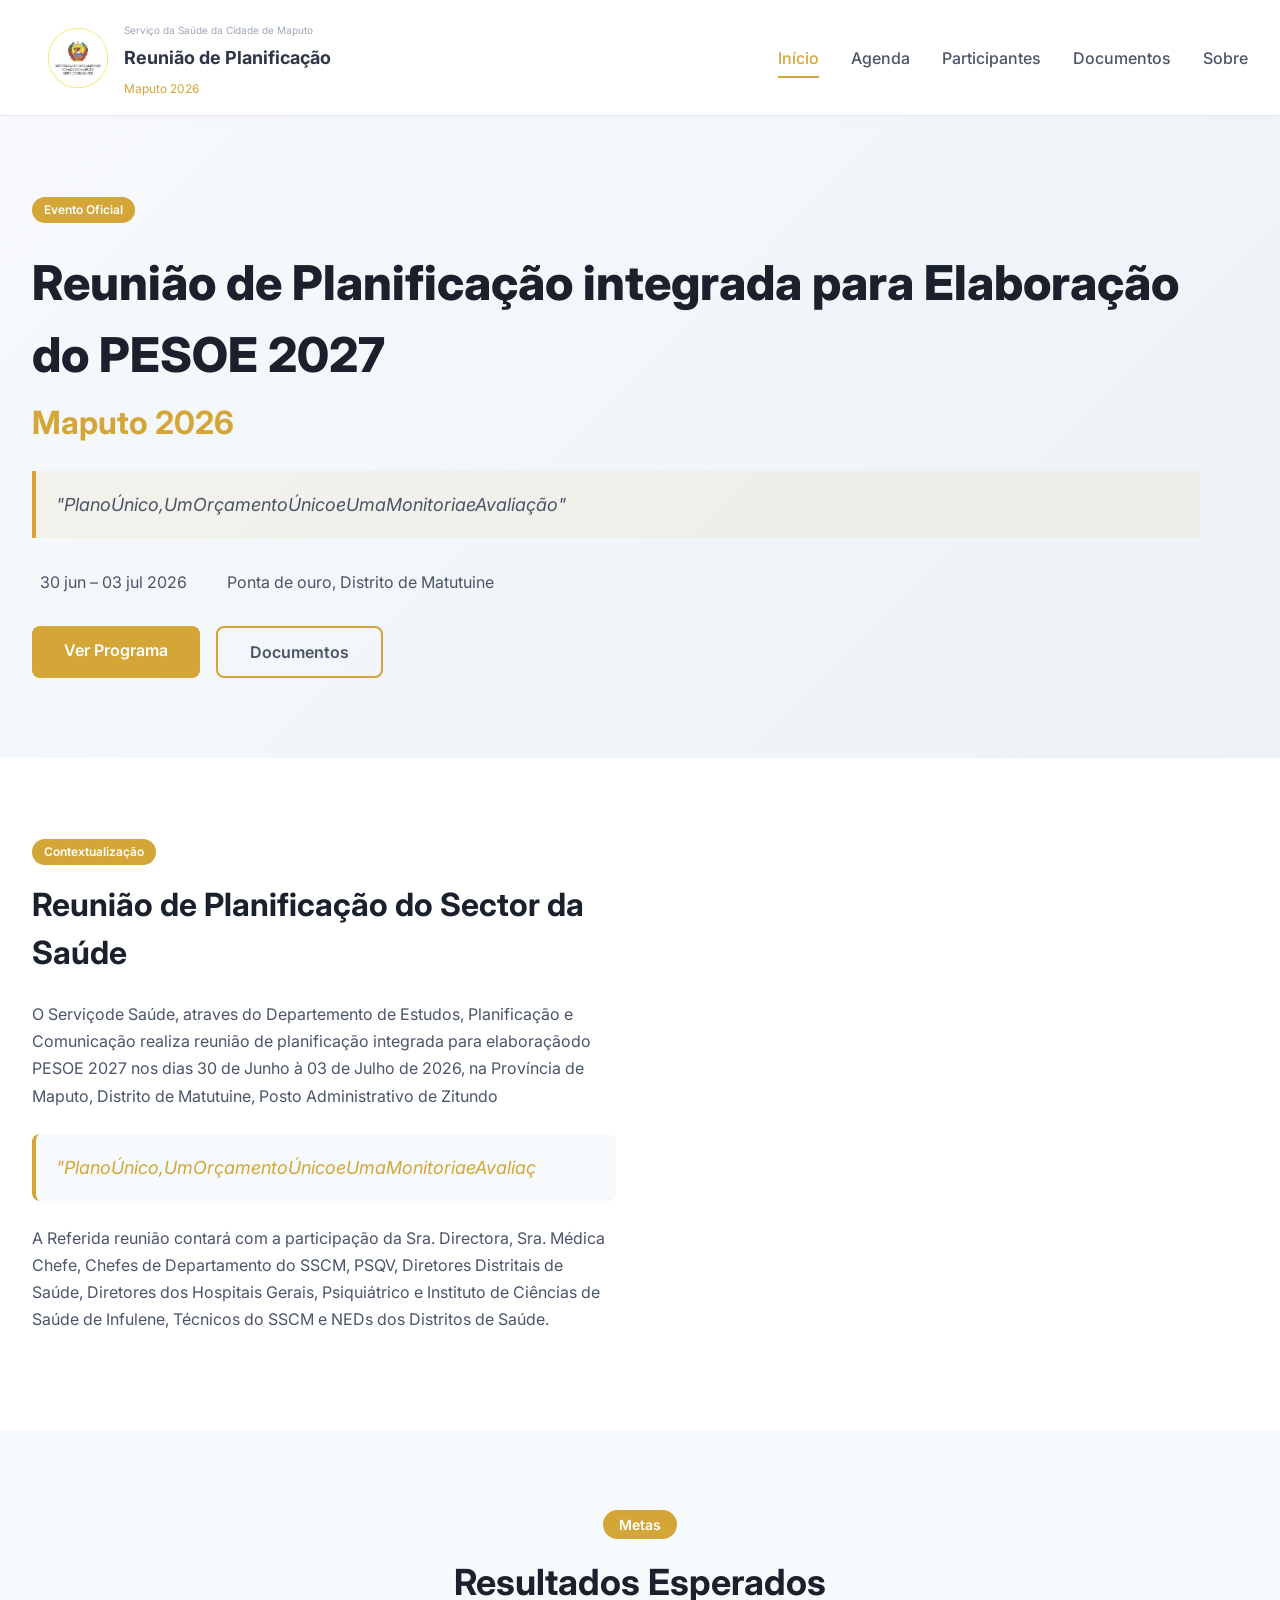
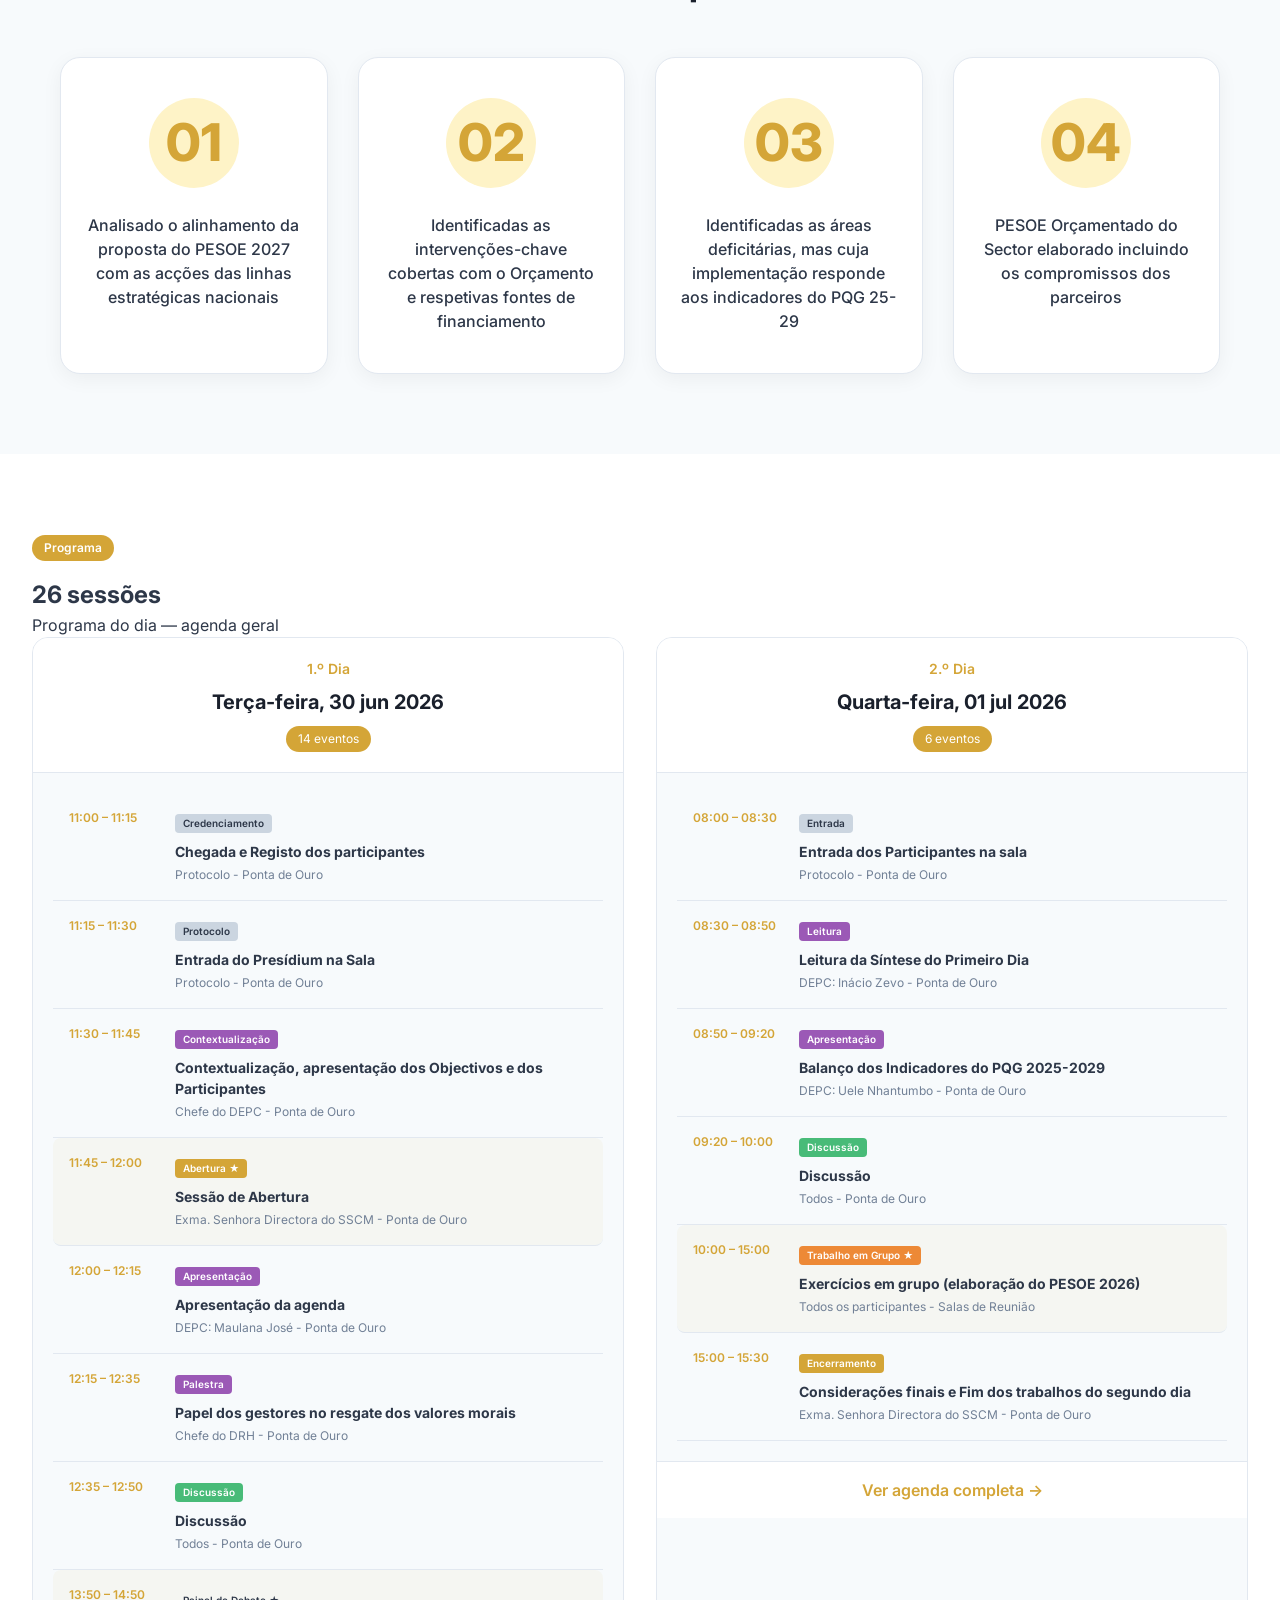
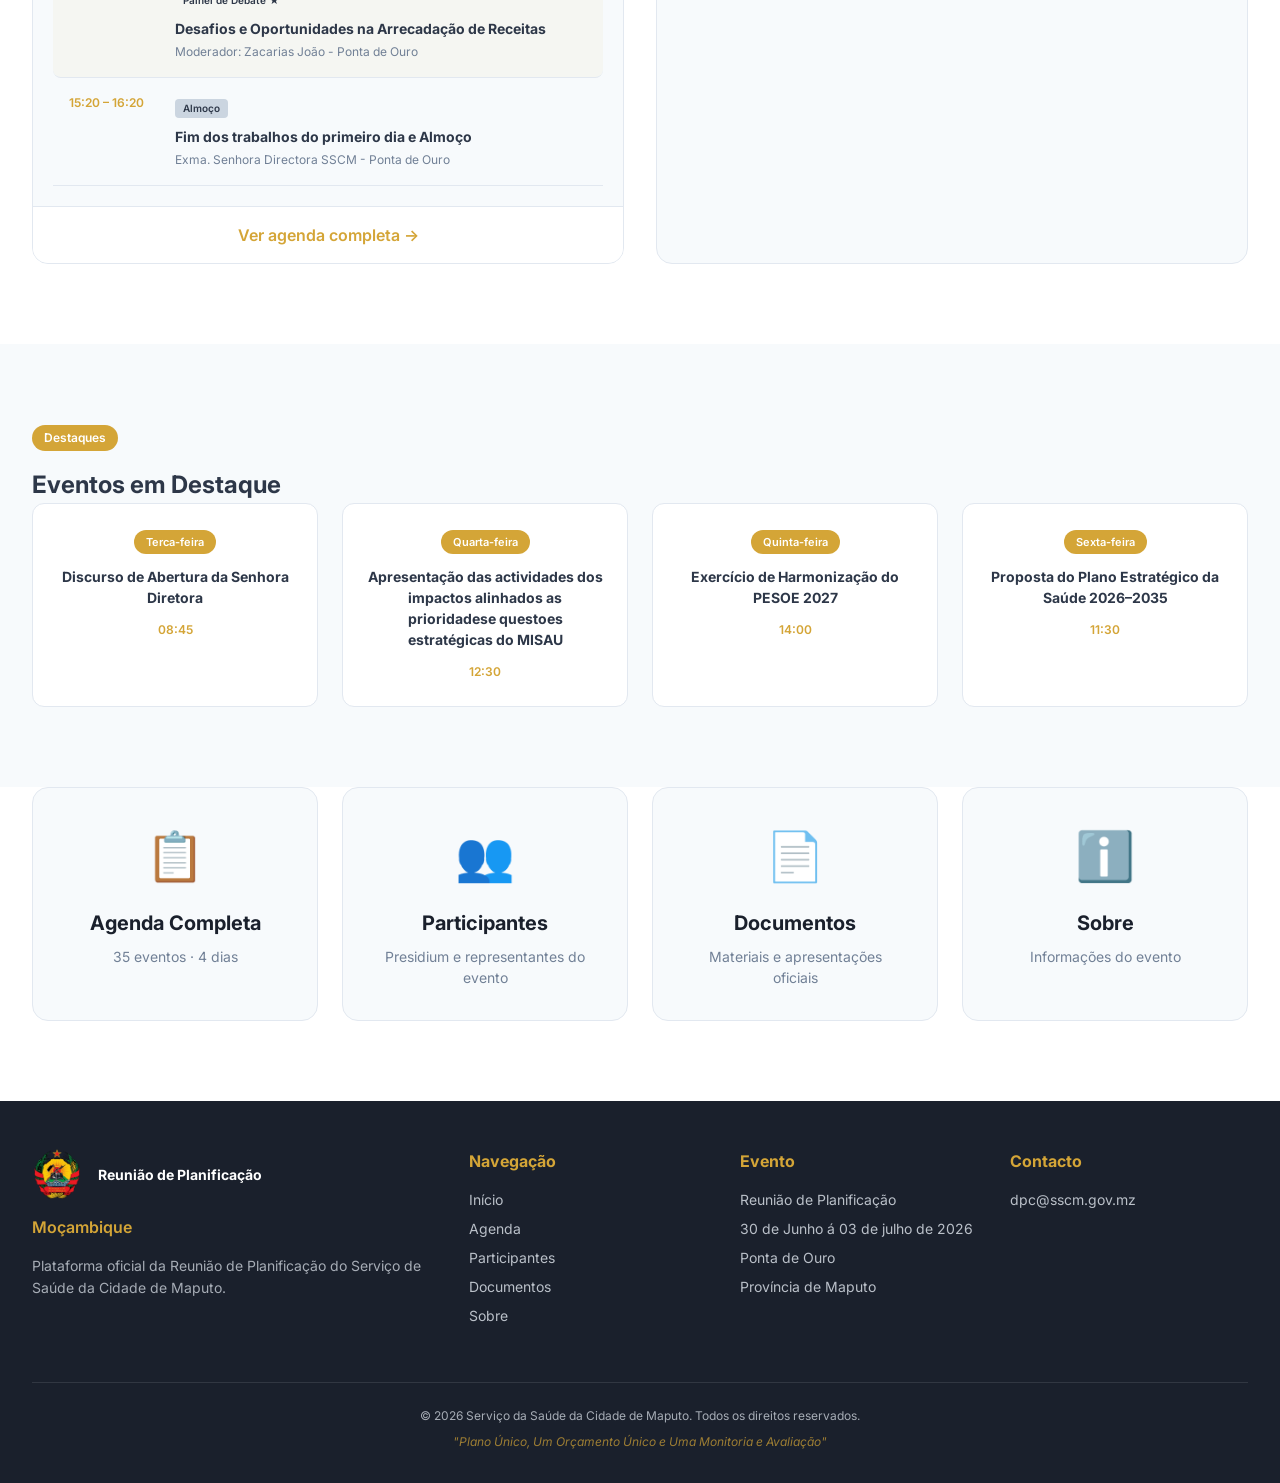
==== index.html @ c87a924e "Primeira versão do site" ====
<!DOCTYPE html>
<html lang="pt-MZ">
<head>
   
    <meta charset="UTF-8">
    <meta name="viewport" content="width=device-width, initial-scale=1.0">
    <title> Reunião  de Planificação </title>
    <link rel="stylesheet" href="style.css">
    <link href="https://fonts.googleapis.com/css2?family=Inter:wght@300;400;500;600;700;800&display=swap" rel="stylesheet">
</head>
<body>
    <!-- Header -->
    <header class="header">
        <div class="container">
            <div class="logo-area">
                <div class="emblema">
                    
                </div>
                <div class="logo-area">
    <!-- Em vez do SVG, coloque sua imagem -->
    <div class="emblema">
        <img src="assets/images/logo.png" alt="Emblema da República de Moçambique" class="logo-img">
    </div>
    <div class="titulo-logo">
        <span class="pequeno">Serviço da Saúde da Cidade de Maputo</span>
        <h1>Reunião de Planificação</h1>
        <span class="subtitulo"> Maputo 2026</span>
    </div>
</div>
            </div>
            <nav class="nav">
                <button class="mobile-menu-btn" id="mobileMenuBtn">☰</button>
                <ul class="nav-list" id="navList">
                    <li><a href="index.html" class="active">Início</a></li>
                    <li><a href="agenda.html">Agenda</a></li>
                    <li><a href="participantes.html">Participantes</a></li>
                    <li><a href="documentos.html">Documentos</a></li>
                    <li><a href="sobre.html">Sobre</a></li>
                </ul>
            </nav>
        </div>
    </header>

    <!-- Hero Section -->
    <section class="hero">
        <div class="container">
            <div class="hero-content">
                <div class="hero-texto">
                    <span class="hero-tag">Evento Oficial</span>
                    <h2>Reunião de Planificação  integrada para Elaboração  do PESOE 2027</h2>
                    <h3>Maputo 2026</h3>
                    <p class="lema">"Plano Único, Um Orçamento Único e Uma Monitoria e Avaliação "</p>
                    <div class="hero-info">
                        <div class="info-item">
                            <span class="info-icon"></span>
                            <span>30 jun – 03 jul 2026</span>
                        </div>
                        <div class="info-item">
                            <span class="info-icon"></span>
                            <span>Ponta de ouro, Distrito de Matutuine</span>
                        </div>
                    </div>
                    <div class="hero-botoes">
                        <a href="agenda.html" class="btn btn-primary">Ver Programa</a>
                        <a href="documentos.html" class="btn btn-secondary">Documentos</a>
                    </div>
                </div>
            </div>
        </div>
    </section>

    <!-- Contextualização -->
    <section class="contexto">
        <div class="container">
            <div class="contexto-grid">
                <div class="contexto-texto">
                    <span class="section-tag">Contextualização</span>
                    <h2>Reunião de Planificação do Sector da Saúde</h2>
                    <p>O Serviçode Saúde, atraves do Departemento de Estudos, Planificação e Comunicação realiza reunião de planificação integrada para elaboraçãodo PESOE 2027 nos dias 30 de Junho à 03 de Julho de 2026, na Província de Maputo, Distrito de Matutuine, Posto Administrativo de Zitundo</p>
                    <blockquote>"Plano Único, Um Orçamento Único e Uma Monitoria e Avaliação "</blockquote>
                    <p>A Referida reunião contará com a participação da Sra. Directora, Sra. Médica Chefe, Chefes de Departamento do SSCM, PSQV, Diretores Distritais de Saúde, Diretores dos Hospitais Gerais, Psiquiátrico e Instituto de Ciências de Saúde de Infulene, Técnicos do SSCM e NEDs dos Distritos de Saúde.</p>
                </div>
                
            </div>
        </div>
    </section>

    <!-- Resultados Esperados -->
    <section class="resultados">
    <div class="container">
        <div class="section-header">
            <span class="section-tag">Metas</span>
            <h2>Resultados Esperados</h2>
        </div>
        <div class="resultados-grid">
            <div class="resultado-card fade-up">
                <div class="resultado-numero">01</div>
                <h3>Analisado o alinhamento da proposta do PESOE 2027 com as acções das linhas estratégicas nacionais</h3>
            </div>
            <div class="resultado-card fade-up delay-1">
                <div class="resultado-numero">02</div>
                <h3>Identificadas as intervenções-chave cobertas com o Orçamento e respetivas fontes de financiamento</h3>
            </div>
            <div class="resultado-card fade-up delay-2">
                <div class="resultado-numero">03</div>
                <h3>Identificadas as áreas deficitárias, mas cuja implementação responde aos indicadores do PQG 25-29</h3>
            </div>
            <div class="resultado-card fade-up delay-3">
                <div class="resultado-numero">04</div>
                <h3>PESOE Orçamentado do Sector elaborado incluindo os compromissos dos parceiros</h3>
            </div>
        </div>
    </div>
</section>

    <!-- Programa Resumo -->
   <section class="programa-resumo">
    <div class="container">
        <div class="section-header">
            <span class="section-tag">Programa</span>
            <h2>26 sessões</h2>
            <p>Programa do dia — agenda geral</p>
        </div>
        <div class="dias-programa">
            <!-- DIA 1 - 30 de Junho -->
            <div class="dia-card">
                <div class="dia-header">
                    <span class="dia-semana">1.º Dia</span>
                    <span class="dia-data">Terça-feira, 30 jun 2026</span>
                    <span class="dia-eventos">14 eventos</span>
                </div>
                <div class="eventos-lista">
                    <div class="evento-item">
                        <time>11:00 – 11:15</time>
                        <div class="evento-info">
                            <span class="evento-tipo logistica">Credenciamento</span>
                            <h4>Chegada e Registo dos participantes</h4>
                            <p>Protocolo - Ponta de Ouro</p>
                        </div>
                    </div>
                    <div class="evento-item">
                        <time>11:15 – 11:30</time>
                        <div class="evento-info">
                            <span class="evento-tipo logistica">Protocolo</span>
                            <h4>Entrada do Presídium na Sala</h4>
                            <p>Protocolo - Ponta de Ouro</p>
                        </div>
                    </div>
                    <div class="evento-item">
                        <time>11:30 – 11:45</time>
                        <div class="evento-info">
                            <span class="evento-tipo plenaria">Contextualização</span>
                            <h4>Contextualização, apresentação dos Objectivos e dos Participantes</h4>
                            <p>Chefe do DEPC - Ponta de Ouro</p>
                        </div>
                    </div>
                    <div class="evento-item destaque">
                        <time>11:45 – 12:00</time>
                        <div class="evento-info">
                            <span class="evento-tipo abertura">Abertura ★</span>
                            <h4>Sessão de Abertura</h4>
                            <p>Exma. Senhora Directora do SSCM - Ponta de Ouro</p>
                        </div>
                    </div>
                    <div class="evento-item">
                        <time>12:00 – 12:15</time>
                        <div class="evento-info">
                            <span class="evento-tipo plenaria">Apresentação</span>
                            <h4>Apresentação da agenda</h4>
                            <p>DEPC: Maulana José - Ponta de Ouro</p>
                        </div>
                    </div>
                    <div class="evento-item">
                        <time>12:15 – 12:35</time>
                        <div class="evento-info">
                            <span class="evento-tipo plenaria">Palestra</span>
                            <h4>Papel dos gestores no resgate dos valores morais</h4>
                            <p>Chefe do DRH - Ponta de Ouro</p>
                        </div>
                    </div>
                    <div class="evento-item">
                        <time>12:35 – 12:50</time>
                        <div class="evento-info">
                            <span class="evento-tipo discussao">Discussão</span>
                            <h4>Discussão</h4>
                            <p>Todos - Ponta de Ouro</p>
                        </div>
                    </div>
                    <div class="evento-item destaque">
                        <time>13:50 – 14:50</time>
                        <div class="evento-info">
                            <span class="evento-tipo debate">Painel de Debate ★</span>
                            <h4>Desafios e Oportunidades na Arrecadação de Receitas</h4>
                            <p>Moderador: Zacarias João - Ponta de Ouro</p>
                        </div>
                    </div>
                    <div class="evento-item">
                        <time>15:20 – 16:20</time>
                        <div class="evento-info">
                            <span class="evento-tipo logistica">Almoço</span>
                            <h4>Fim dos trabalhos do primeiro dia e Almoço</h4>
                            <p>Exma. Senhora Directora SSCM - Ponta de Ouro</p>
                        </div>
                    </div>
                </div>
                <a href="agenda.html" class="ver-todos">Ver agenda completa →</a>
            </div>

            <!-- DIA 2 - 01 de Julho -->
            <div class="dia-card">
                <div class="dia-header">
                    <span class="dia-semana">2.º Dia</span>
                    <span class="dia-data">Quarta-feira, 01 jul 2026</span>
                    <span class="dia-eventos">6 eventos</span>
                </div>
                <div class="eventos-lista">
                    <div class="evento-item">
                        <time>08:00 – 08:30</time>
                        <div class="evento-info">
                            <span class="evento-tipo logistica">Entrada</span>
                            <h4>Entrada dos Participantes na sala</h4>
                            <p>Protocolo - Ponta de Ouro</p>
                        </div>
                    </div>
                    <div class="evento-item">
                        <time>08:30 – 08:50</time>
                        <div class="evento-info">
                            <span class="evento-tipo plenaria">Leitura</span>
                            <h4>Leitura da Síntese do Primeiro Dia</h4>
                            <p>DEPC: Inácio Zevo - Ponta de Ouro</p>
                        </div>
                    </div>
                    <div class="evento-item">
                        <time>08:50 – 09:20</time>
                        <div class="evento-info">
                            <span class="evento-tipo plenaria">Apresentação</span>
                            <h4>Balanço dos Indicadores do PQG 2025-2029</h4>
                            <p>DEPC: Uele Nhantumbo - Ponta de Ouro</p>
                        </div>
                    </div>
                    <div class="evento-item">
                        <time>09:20 – 10:00</time>
                        <div class="evento-info">
                            <span class="evento-tipo discussao">Discussão</span>
                            <h4>Discussão</h4>
                            <p>Todos - Ponta de Ouro</p>
                        </div>
                    </div>
                    <div class="evento-item destaque">
                        <time>10:00 – 15:00</time>
                        <div class="evento-info">
                            <span class="evento-tipo grupo">Trabalho em Grupo ★</span>
                            <h4>Exercícios em grupo (elaboração do PESOE 2026)</h4>
                            <p>Todos os participantes - Salas de Reunião</p>
                        </div>
                    </div>
                    <div class="evento-item">
                        <time>15:00 – 15:30</time>
                        <div class="evento-info">
                            <span class="evento-tipo abertura">Encerramento</span>
                            <h4>Considerações finais e Fim dos trabalhos do segundo dia</h4>
                            <p>Exma. Senhora Directora do SSCM - Ponta de Ouro</p>
                        </div>
                    </div>
                </div>
                <a href="agenda.html" class="ver-todos">Ver agenda completa →</a>
            </div>
        </div>
    </div>
</section>

    <!-- Eventos em Destaque -->
    <section class="destaques">
        <div class="container">
            <div class="section-header">
                <span class="section-tag">Destaques</span>
                <h2>Eventos em Destaque</h2>
            </div>
            <div class="destaques-grid">
                <div class="destaque-card">
                    <span class="destaque-dia">Terca-feira</span>
                    <h4>Discurso de Abertura da Senhora Diretora </h4>
                    <time>08:45</time>
                </div>
                <div class="destaque-card">
                    <span class="destaque-dia">Quarta-feira</span>
                    <h4>Apresentação das actividades dos impactos alinhados as prioridadese questoes estratégicas do MISAU  </h4>
                    <time>12:30</time>
                </div>
                <div class="destaque-card">
                    <span class="destaque-dia">Quinta-feira</span>
                    <h4>Exercício de Harmonização do PESOE 2027</h4>
                    <time>14:00</time>
                </div>
               
                <div class="destaque-card">
                    <span class="destaque-dia">Sexta-feira</span>
                    <h4>Proposta do Plano Estratégico da Saúde 2026–2035</h4>
                    <time>11:30</time>
                </div>
            </div>
        </div>
    </section>

    <!-- Acesso Rápido -->
    <section class="acesso-rapido">
        <div class="container">
            <div class="acesso-grid">
                <a href="agenda.html" class="acesso-card">
                    <span class="acesso-icon">📋</span>
                    <h3>Agenda Completa</h3>
                    <p>35 eventos · 4 dias</p>
                </a>
                <a href="participantes.html" class="acesso-card">
                    <span class="acesso-icon">👥</span>
                    <h3>Participantes</h3>
                    <p>Presidium e representantes do evento</p>
                </a>
                <a href="documentos.html" class="acesso-card">
                    <span class="acesso-icon">📄</span>
                    <h3>Documentos</h3>
                    <p>Materiais e apresentações oficiais</p>
                </a>
                <a href="sobre.html" class="acesso-card">
                    <span class="acesso-icon">ℹ️</span>
                    <h3>Sobre</h3>
                    <p>Informações do evento</p>
                </a>
            </div>
        </div>
    </section>

    <!-- Footer -->
    <footer class="footer">
    <div class="container">
        <div class="footer-content">
            <div class="footer-info">
                <div class="footer-logo">
                    <!-- Apenas sua imagem, sem o SVG -->
                    <img src="assets/images/logos.png" alt="Emblema da República de Moçambique" class="logo-footer">
                    <div>
                      <h3>Reunião de Planificação</h3>
                    </div>
                </div>
                <p class="footer-pais">Moçambique</p>
                <p class="footer-desc">Plataforma oficial da  Reunião de Planificação do Serviço de Saúde da Cidade de Maputo.</p>
            </div>
            <div class="footer-links">
                <div>
                    <h4>Navegação</h4>
                    <ul>
                        <li><a href="index.html">Início</a></li>
                        <li><a href="agenda.html">Agenda</a></li>
                        <li><a href="participantes.html">Participantes</a></li>
                        <li><a href="documentos.html">Documentos</a></li>
                        <li><a href="sobre.html">Sobre</a></li>
                    </ul>
                </div>
                <div>
                    <h4>Evento</h4>
                    <ul>
                        <li>Reunião de Planificação</li>
                        <li>30 de Junho á 03 de julho de  2026</li>
                        <li>Ponta de Ouro</li>
                        <li>Província de Maputo</li>
                    </ul>
                </div>
                <div>
                    <h4>Contacto</h4>
                    <ul>
                        <li><a href="mailto:dci@misau.gov.mz">dpc@sscm.gov.mz</a></li>
                    </ul>
                </div>
            </div>
        </div>
        <div class="footer-bottom">
            <p>© 2026 Serviço da Saúde da Cidade  de Maputo. Todos os direitos reservados.</p>
            <p class="lema-footer">"Plano Único, Um Orçamento Único e Uma Monitoria e Avaliação"</p>
        </div>
    </div>
</footer>

    <script src="script.js"></script>
</body>
</html>
---- style.css ----
* {
    margin: 0;
    padding: 0;
    box-sizing: border-box;
}

body {
    font-family: 'Inter', -apple-system, BlinkMacSystemFont, 'Segoe UI', sans-serif;
    line-height: 1.5;
    color: #2d3748;
    background-color: #fafbfc;
}

.container {
    max-width: 1280px;
    margin: 0 auto;
    padding: 0 32px;
}

/* Header */
.header {
    background: #ffffff;
    color: #2d3748;
    padding: 16px 0;
    position: sticky;
    top: 0;
    z-index: 1000;
    border-bottom: 1px solid #e2e8f0;
    box-shadow: 0 2px 10px rgba(0,0,0,0.02);
}

.header .container {
    display: flex;
    justify-content: space-between;
    align-items: center;
    flex-wrap: wrap;
}

.logo-area {
    display: flex;
    align-items: center;
    gap: 16px;
}

.logo-img {
    width: 60px;
    height: 60px;
    object-fit: contain;
    display: block;
}

.emblema {
    display: flex;
    align-items: center;
}

.titulo-logo .pequeno {
    font-size: 10px;
    opacity: 0.7;
    color: #718096;
}

.titulo-logo h1 {
    font-size: 18px;
    font-weight: 700;
    margin: 4px 0;
    color: #2d3748;
}

.titulo-logo .subtitulo {
    font-size: 12px;
    color: #d4a537;
}

/* Navegação */
.nav-list {
    display: flex;
    list-style: none;
    gap: 32px;
}

.nav-list a {
    color: #4a5568;
    text-decoration: none;
    font-weight: 500;
    transition: all 0.3s;
    padding: 8px 0;
}

.nav-list a:hover,
.nav-list a.active {
    color: #d4a537;
    border-bottom: 2px solid #d4a537;
}

.mobile-menu-btn {
    display: none;
    background: none;
    border: none;
    color: #4a5568;
    font-size: 24px;
    cursor: pointer;
}

/* Hero Section */
.hero {
    background: linear-gradient(135deg, #f7f9fc 0%, #edf2f7 100%);
    color: #2d3748;
    padding: 80px 0;
    position: relative;
}

.hero-content {
    display: grid;
    grid-template-columns: 1fr auto;
    gap: 48px;
    align-items: center;
}

.hero-tag {
    display: inline-block;
    background: #d4a537;
    color: #ffffff;
    padding: 4px 12px;
    border-radius: 20px;
    font-size: 12px;
    font-weight: 600;
    margin-bottom: 24px;
}

.hero-texto h2 {
    font-size: 48px;
    font-weight: 800;
    margin-bottom: 8px;
    color: #1a202c;
}

.hero-texto h3 {
    font-size: 32px;
    color: #d4a537;
    margin-bottom: 24px;
}

.lema {
    font-size: 18px;
    font-style: italic;
    padding: 20px;
    background: rgba(212, 165, 55, 0.08);
    border-left: 4px solid #d4a537;
    margin-bottom: 32px;
    color: #4a5568;
}

.hero-info {
    display: flex;
    gap: 32px;
    margin-bottom: 32px;
}

.info-item {
    display: flex;
    align-items: center;
    gap: 8px;
    color: #4a5568;
}

.info-icon {
    font-size: 24px;
}

.hero-botoes {
    display: flex;
    gap: 16px;
}

.btn {
    display: inline-block;
    padding: 12px 32px;
    text-decoration: none;
    border-radius: 8px;
    font-weight: 600;
    transition: all 0.3s;
}

.btn-primary {
    background: #d4a537;
    color: #ffffff;
}

.btn-primary:hover {
    background: #c4942a;
    transform: translateY(-2px);
}

.btn-secondary {
    background: transparent;
    color: #4a5568;
    border: 2px solid #d4a537;
}

.btn-secondary:hover {
    background: #d4a537;
    color: #ffffff;
}

.card-destaque {
    background: #ffffff;
    padding: 32px;
    border-radius: 16px;
    text-align: center;
    box-shadow: 0 4px 20px rgba(0,0,0,0.05);
    border: 1px solid #e2e8f0;
}

.destaque-texto {
    font-size: 14px;
    opacity: 0.7;
    margin-bottom: 8px;
    color: #718096;
}

.destaque-cargo {
    font-size: 20px;
    font-weight: 700;
    color: #d4a537;
}

/* Contexto */
.contexto {
    padding: 80px 0;
    background: #ffffff;
}

.contexto-grid {
    display: grid;
    grid-template-columns: 1fr 1fr;
    gap: 48px;
    align-items: center;
}

.section-tag {
    display: inline-block;
    background: #d4a537;
    color: #ffffff;
    padding: 4px 12px;
    border-radius: 20px;
    font-size: 12px;
    font-weight: 600;
    margin-bottom: 16px;
}

.contexto-texto h2 {
    font-size: 32px;
    margin-bottom: 24px;
    color: #1a202c;
}

.contexto-texto p {
    color: #4a5568;
    margin-bottom: 16px;
    line-height: 1.7;
}

.contexto-texto blockquote {
    font-size: 18px;
    font-style: italic;
    color: #d4a537;
    padding: 20px;
    border-left: 4px solid #d4a537;
    background: #f7fafc;
    margin: 24px 0;
    border-radius: 8px;
}

.mapa-placeholder {
    background: #e2e8f0;
    border-radius: 16px;
    overflow: hidden;
}

/* ============================================
   RESULTADOS ESPERADOS - CORRIGIDO
   ============================================ */
.resultados {
    padding: 80px 0;
    background: #f7fafc;
}

.resultados .section-header {
    text-align: center;
    margin-bottom: 48px;
}

.resultados .section-header .section-tag {
    display: inline-block;
    background: #d4a537;
    color: #ffffff;
    padding: 4px 16px;
    border-radius: 20px;
    font-size: 14px;
    font-weight: 600;
    margin-bottom: 16px;
}

.resultados .section-header h2 {
    font-size: 36px;
    color: #1a202c;
    margin: 0;
}

.resultados-grid {
    display: grid;
    grid-template-columns: repeat(4, 1fr);
    gap: 30px;
    max-width: 1200px;
    margin: 0 auto;
    padding: 0 20px;
}

.resultado-card {
    background: white;
    padding: 40px 25px;
    border-radius: 20px;
    text-align: center;
    box-shadow: 0 5px 20px rgba(0,0,0,0.05);
    border: 1px solid #e2e8f0;
    transition: all 0.3s ease;
}

.resultado-card:hover {
    transform: translateY(-8px);
    box-shadow: 0 15px 35px rgba(0,0,0,0.1);
    border-color: #d4a537;
}

.resultado-numero {
    font-size: 52px;
    font-weight: 800;
    color: #d4a537;
    background: #fef3c7;
    width: 90px;
    height: 90px;
    line-height: 90px;
    border-radius: 50%;
    margin: 0 auto 25px auto;
    text-align: center;
    display: block;
}

.resultado-card h3 {
    font-size: 16px;
    color: #2d3748;
    line-height: 1.5;
    margin: 0;
    font-weight: 500;
}

/* Programa Resumo */
.programa-resumo {
    padding: 80px 0;
    background: #ffffff;
}

.dias-programa {
    display: grid;
    grid-template-columns: repeat(auto-fit, minmax(400px, 1fr));
    gap: 32px;
}

.dia-card {
    background: #f7fafc;
    border-radius: 16px;
    overflow: hidden;
    border: 1px solid #e2e8f0;
}

.dia-header {
    background: #ffffff;
    padding: 20px;
    text-align: center;
    border-bottom: 1px solid #e2e8f0;
}

.dia-semana {
    display: block;
    font-size: 14px;
    color: #d4a537;
    font-weight: 600;
}

.dia-data {
    display: block;
    font-size: 20px;
    font-weight: 700;
    margin: 8px 0;
    color: #1a202c;
}

.dia-eventos {
    display: inline-block;
    background: #d4a537;
    color: #ffffff;
    padding: 4px 12px;
    border-radius: 20px;
    font-size: 12px;
}

.eventos-lista {
    padding: 20px;
}

.evento-item {
    display: flex;
    gap: 16px;
    padding: 16px;
    border-bottom: 1px solid #e2e8f0;
}

.evento-item time {
    min-width: 90px;
    font-size: 12px;
    font-weight: 600;
    color: #d4a537;
}

.evento-info h4 {
    font-size: 14px;
    margin-bottom: 4px;
    color: #2d3748;
}

.evento-info p {
    font-size: 12px;
    color: #718096;
}

.evento-tipo {
    display: inline-block;
    padding: 2px 8px;
    border-radius: 4px;
    font-size: 10px;
    font-weight: 600;
    margin-bottom: 8px;
}

.evento-tipo.logistica { background: #cbd5e0; color: #2d3748; }
.evento-tipo.abertura { background: #d4a537; color: #ffffff; }
.evento-tipo.plenaria { background: #9b59b6; color: #ffffff; }
.evento-tipo.discussao { background: #48bb78; color: #ffffff; }
.evento-tipo.grupo { background: #ed8936; color: #ffffff; }

.evento-item.destaque {
    background: rgba(212, 165, 55, 0.05);
    border-radius: 8px;
}

.ver-todos {
    display: block;
    text-align: center;
    padding: 16px;
    background: #ffffff;
    color: #d4a537;
    text-decoration: none;
    font-weight: 600;
    transition: all 0.3s;
    border-top: 1px solid #e2e8f0;
}

.ver-todos:hover {
    background: #d4a537;
    color: #ffffff;
}

/* Destaques */
.destaques {
    padding: 80px 0;
    background: #f7fafc;
}

.destaques-grid {
    display: grid;
    grid-template-columns: repeat(auto-fit, minmax(200px, 1fr));
    gap: 24px;
}

.destaque-card {
    background: #ffffff;
    padding: 24px;
    border-radius: 12px;
    text-align: center;
    transition: all 0.4s ease;
    border: 1px solid #e2e8f0;
}

.destaque-card:hover {
    transform: translateY(-3px);
    box-shadow: 0 8px 25px rgba(0,0,0,0.08);
    border-color: #d4a537;
}

.destaque-dia {
    display: inline-block;
    background: #d4a537;
    color: #ffffff;
    padding: 4px 12px;
    border-radius: 20px;
    font-size: 11px;
    font-weight: 600;
    margin-bottom: 12px;
}

.destaque-card h4 {
    font-size: 14px;
    margin-bottom: 8px;
    color: #2d3748;
}

.destaque-card time {
    font-size: 12px;
    color: #d4a537;
    font-weight: 600;
}

/* Acesso Rápido */
.acesso-rapido {
    padding: 0 0 80px 0;
    background: #ffffff;
}

.acesso-grid {
    display: grid;
    grid-template-columns: repeat(auto-fit, minmax(240px, 1fr));
    gap: 24px;
}

.acesso-card {
    background: #f7fafc;
    padding: 32px;
    border-radius: 16px;
    text-align: center;
    text-decoration: none;
    color: #2d3748;
    transition: all 0.4s ease;
    border: 1px solid #e2e8f0;
}

.acesso-card:hover {
    transform: translateY(-5px);
    box-shadow: 0 10px 30px rgba(0,0,0,0.08);
    border-color: #d4a537;
}

.acesso-icon {
    font-size: 48px;
    display: block;
    margin-bottom: 16px;
}

.acesso-card h3 {
    font-size: 20px;
    margin-bottom: 8px;
    color: #1a202c;
}

.acesso-card p {
    font-size: 14px;
    color: #718096;
}

/* Footer */
.footer {
    background: #1a202c;
    color: #e2e8f0;
    padding: 48px 0 24px;
}

.footer-content {
    display: grid;
    grid-template-columns: 1fr 2fr;
    gap: 48px;
    margin-bottom: 48px;
}

.footer-logo {
    display: flex;
    align-items: center;
    gap: 16px;
    margin-bottom: 16px;
}

.logo-footer {
    width: 50px;
    height: 50px;
    object-fit: contain;
    display: block;
}

.footer-logo p {
    font-size: 11px;
    opacity: 0.7;
}

.footer-logo h3 {
    font-size: 14px;
    color: #ffffff;
}

.footer-pais {
    color: #d4a537;
    font-weight: 600;
    margin-bottom: 16px;
}

.footer-desc {
    font-size: 14px;
    opacity: 0.7;
    line-height: 1.6;
}

.footer-links {
    display: grid;
    grid-template-columns: repeat(3, 1fr);
    gap: 32px;
}

.footer-links h4 {
    margin-bottom: 16px;
    color: #d4a537;
}

.footer-links ul {
    list-style: none;
}

.footer-links li {
    margin-bottom: 8px;
    font-size: 14px;
    opacity: 0.8;
}

.footer-links a {
    color: #e2e8f0;
    text-decoration: none;
}

.footer-links a:hover {
    color: #d4a537;
}

.footer-bottom {
    text-align: center;
    padding-top: 24px;
    border-top: 1px solid rgba(255,255,255,0.1);
}

.footer-bottom p {
    font-size: 12px;
    opacity: 0.7;
    margin-bottom: 8px;
}

.lema-footer {
    color: #d4a537;
    font-style: italic;
}

/* Páginas internas */
.page-header {
    background: linear-gradient(135deg, #f7fafc 0%, #edf2f7 100%);
    color: #1a202c;
    padding: 80px 0 48px;
    text-align: center;
}

.page-header h1 {
    font-size: 48px;
    margin-bottom: 16px;
}

/* Agenda Completa */
.agenda-tabs {
    display: flex;
    gap: 16px;
    margin-bottom: 32px;
    border-bottom: 2px solid #e2e8f0;
}

.tab-btn {
    background: none;
    border: none;
    padding: 12px 24px;
    font-size: 16px;
    font-weight: 600;
    cursor: pointer;
    color: #718096;
    transition: all 0.3s;
}

.tab-btn.active {
    color: #d4a537;
    border-bottom: 2px solid #d4a537;
}

.agenda-dia {
    display: none;
}

.agenda-dia.active {
    display: block;
}

.dia-resumo {
    background: #f7fafc;
    padding: 20px;
    border-radius: 12px;
    margin-bottom: 20px;
}

.dia-resumo h3 {
    color: #1a202c;
    margin-bottom: 8px;
}

.evento-completo {
    display: flex;
    gap: 24px;
    padding: 20px;
    border-bottom: 1px solid #e2e8f0;
    transition: background 0.3s;
}

.evento-completo:hover {
    background: #f7fafc;
}

.evento-completo time {
    min-width: 100px;
    font-weight: 600;
    color: #d4a537;
}

.evento-detalhes {
    flex: 1;
}

.local {
    font-size: 11px;
    color: #a0aec0;
    margin-top: 6px;
    display: block;
}

.categoria {
    display: inline-block;
    padding: 2px 8px;
    border-radius: 4px;
    font-size: 10px;
    font-weight: 600;
    margin-bottom: 8px;
}

.categoria.logistica { background: #cbd5e0; color: #2d3748; }
.categoria.plenaria { background: #9b59b6; color: white; }
.categoria.discussao { background: #48bb78; color: white; }
.categoria.abertura { background: #d4a537; color: white; }
.categoria.grupo { background: #ed8936; color: white; }
.categoria.social { background: #e84393; color: white; }

.evento-completo.destaque {
    background: rgba(212, 165, 55, 0.05);
}

/* Animações de Scroll */
.fade-up {
    opacity: 0;
    transform: translateY(30px);
    transition: all 0.8s cubic-bezier(0.4, 0, 0.2, 1);
}

.fade-up.visible {
    opacity: 1;
    transform: translateY(0);
}

.fade-left {
    opacity: 0;
    transform: translateX(-30px);
    transition: all 0.8s cubic-bezier(0.4, 0, 0.2, 1);
}

.fade-left.visible {
    opacity: 1;
    transform: translateX(0);
}

.fade-right {
    opacity: 0;
    transform: translateX(30px);
    transition: all 0.8s cubic-bezier(0.4, 0, 0.2, 1);
}

.fade-right.visible {
    opacity: 1;
    transform: translateX(0);
}

.scale-up {
    opacity: 0;
    transform: scale(0.95);
    transition: all 0.6s cubic-bezier(0.4, 0, 0.2, 1);
}

.scale-up.visible {
    opacity: 1;
    transform: scale(1);
}

/* Delay classes */
.delay-1 { transition-delay: 0.1s; }
.delay-2 { transition-delay: 0.2s; }
.delay-3 { transition-delay: 0.3s; }
.delay-4 { transition-delay: 0.4s; }
.delay-5 { transition-delay: 0.5s; }

/* Participantes */
.participantes-grid {
    display: grid;
    grid-template-columns: repeat(auto-fit, minmax(280px, 1fr));
    gap: 32px;
    margin-bottom: 48px;
}

.participante-card {
    text-align: center;
    padding: 32px;
    background: #ffffff;
    border-radius: 16px;
    border: 1px solid #e2e8f0;
}

.participante-foto {
    width: 120px;
    height: 120px;
    background: #e2e8f0;
    border-radius: 50%;
    margin: 0 auto 20px;
    border: 3px solid #d4a537;
}

.participante-card h3 {
    margin-bottom: 8px;
    color: #1a202c;
}

.participante-card .cargo {
    display: inline-block;
    background: #d4a537;
    color: #ffffff;
    padding: 4px 12px;
    border-radius: 20px;
    font-size: 12px;
    font-weight: 600;
    margin-top: 12px;
}

.lista-participantes ul {
    list-style: none;
    display: grid;
    grid-template-columns: repeat(auto-fit, minmax(200px, 1fr));
    gap: 16px;
}

.lista-participantes li {
    padding: 12px;
    background: #ffffff;
    border-radius: 8px;
    text-align: center;
    border: 1px solid #e2e8f0;
}

/* Documentos */
.documentos-grid {
    display: grid;
    grid-template-columns: repeat(auto-fit, minmax(280px, 1fr));
    gap: 32px;
    padding: 48px 0;
}

.documento-card {
    background: #ffffff;
    padding: 32px;
    border-radius: 16px;
    text-align: center;
    transition: all 0.4s ease;
    border: 1px solid #e2e8f0;
}

.documento-card:hover {
    transform: translateY(-5px);
    box-shadow: 0 10px 30px rgba(0,0,0,0.08);
    border-color: #d4a537;
}

.documento-icon {
    font-size: 48px;
    display: block;
    margin-bottom: 16px;
}

.documento-card h3 {
    margin-bottom: 12px;
    color: #1a202c;
}

.documento-card p {
    font-size: 14px;
    color: #718096;
    margin-bottom: 20px;
}

.btn-download {
    display: inline-block;
    background: #d4a537;
    color: #ffffff;
    padding: 10px 20px;
    text-decoration: none;
    border-radius: 8px;
    font-weight: 600;
    font-size: 14px;
    transition: background 0.3s;
    border: none;
    cursor: pointer;
}

.btn-download:hover {
    background: #c4942a;
}

/* Sobre */
.sobre-grid {
    display: grid;
    grid-template-columns: 2fr 1fr;
    gap: 48px;
    padding: 48px 0;
}

.sobre-info h2 {
    font-size: 32px;
    margin-bottom: 24px;
    color: #1a202c;
}

.sobre-info h3 {
    margin: 24px 0 16px;
    color: #2d3748;
}

.sobre-info p {
    color: #4a5568;
    line-height: 1.7;
    margin-bottom: 16px;
}

.sobre-info ul {
    padding-left: 20px;
    margin-bottom: 24px;
}

.sobre-info li {
    margin-bottom: 8px;
    color: #4a5568;
}

.org-card {
    background: #f7fafc;
    padding: 24px;
    border-radius: 12px;
    margin-bottom: 24px;
    border: 1px solid #e2e8f0;
}

.org-card h4 {
    color: #d4a537;
    margin-bottom: 8px;
}

/* Lista de Documentos */
.documentos-download {
    padding: 60px 0;
    background: #f7fafc;
}

.lista-documentos {
    background: #ffffff;
    border-radius: 16px;
    overflow: hidden;
    border: 1px solid #e2e8f0;
    box-shadow: 0 2px 8px rgba(0,0,0,0.04);
}

.documento-item {
    display: flex;
    align-items: center;
    justify-content: space-between;
    padding: 20px 24px;
    border-bottom: 1px solid #e2e8f0;
    transition: all 0.3s ease;
}

.documento-item:last-child {
    border-bottom: none;
}

.documento-item:hover {
    background: #f7fafc;
    transform: translateX(5px);
}

.documento-info {
    display: flex;
    align-items: center;
    gap: 18px;
    flex: 1;
}

.documento-info h4 {
    margin: 0 0 6px 0;
    color: #1a202c;
    font-size: 18px;
    font-weight: 600;
}

.documento-info p {
    margin: 0 0 4px 0;
    font-size: 14px;
    color: #4a5568;
}

.file-size {
    font-size: 11px;
    color: #a0aec0;
}

.file-badge {
    display: inline-block;
    padding: 2px 8px;
    border-radius: 4px;
    font-size: 10px;
    font-weight: 600;
    margin-left: 8px;
}

.file-badge.pdf { background: #e53e3e; color: white; }
.file-badge.docx { background: #3182ce; color: white; }
.file-badge.xlsx { background: #38a169; color: white; }
.file-badge.ppt { background: #ed8936; color: white; }

/* Responsivo */
@media (max-width: 768px) {
    .container {
        padding: 0 20px;
    }
    
    .mobile-menu-btn {
        display: block;
    }
    
    .nav-list {
        display: none;
        position: absolute;
        top: 100%;
        left: 0;
        right: 0;
        background: #ffffff;
        flex-direction: column;
        padding: 20px;
        gap: 16px;
        text-align: center;
        box-shadow: 0 10px 20px rgba(0,0,0,0.05);
    }
    
    .nav-list.active {
        display: flex;
    }
    
    .hero-content {
        grid-template-columns: 1fr;
    }
    
    .hero-texto h2 {
        font-size: 32px;
    }
    
    .hero-texto h3 {
        font-size: 24px;
    }
    
    .contexto-grid {
        grid-template-columns: 1fr;
    }
    
    .footer-content {
        grid-template-columns: 1fr;
        gap: 32px;
    }
    
    .footer-links {
        grid-template-columns: 1fr;
        gap: 24px;
    }
    
    .dias-programa {
        grid-template-columns: 1fr;
    }
    
    .sobre-grid {
        grid-template-columns: 1fr;
    }
    
    .evento-completo {
        flex-direction: column;
        gap: 8px;
    }
    
    .evento-completo time {
        min-width: auto;
    }
    
    .documento-item {
        flex-direction: column;
        align-items: flex-start;
        gap: 15px;
    }
    
    .documento-info {
        width: 100%;
    }
    
    .btn-download {
        width: 100%;
        justify-content: center;
    }
    
    .agenda-tabs {
        flex-wrap: wrap;
    }
    
    .tab-btn {
        padding: 8px 16px;
        font-size: 14px;
    }
    
    .resultados-grid {
        grid-template-columns: 1fr;
        gap: 20px;
    }
    
    .resultado-numero {
        width: 70px !important;
        height: 70px !important;
        line-height: 70px !important;
        font-size: 36px !important;
    }
}

@media (max-width: 1024px) and (min-width: 769px) {
    .resultados-grid {
        grid-template-columns: repeat(2, 1fr);
        gap: 25px;
    }
}
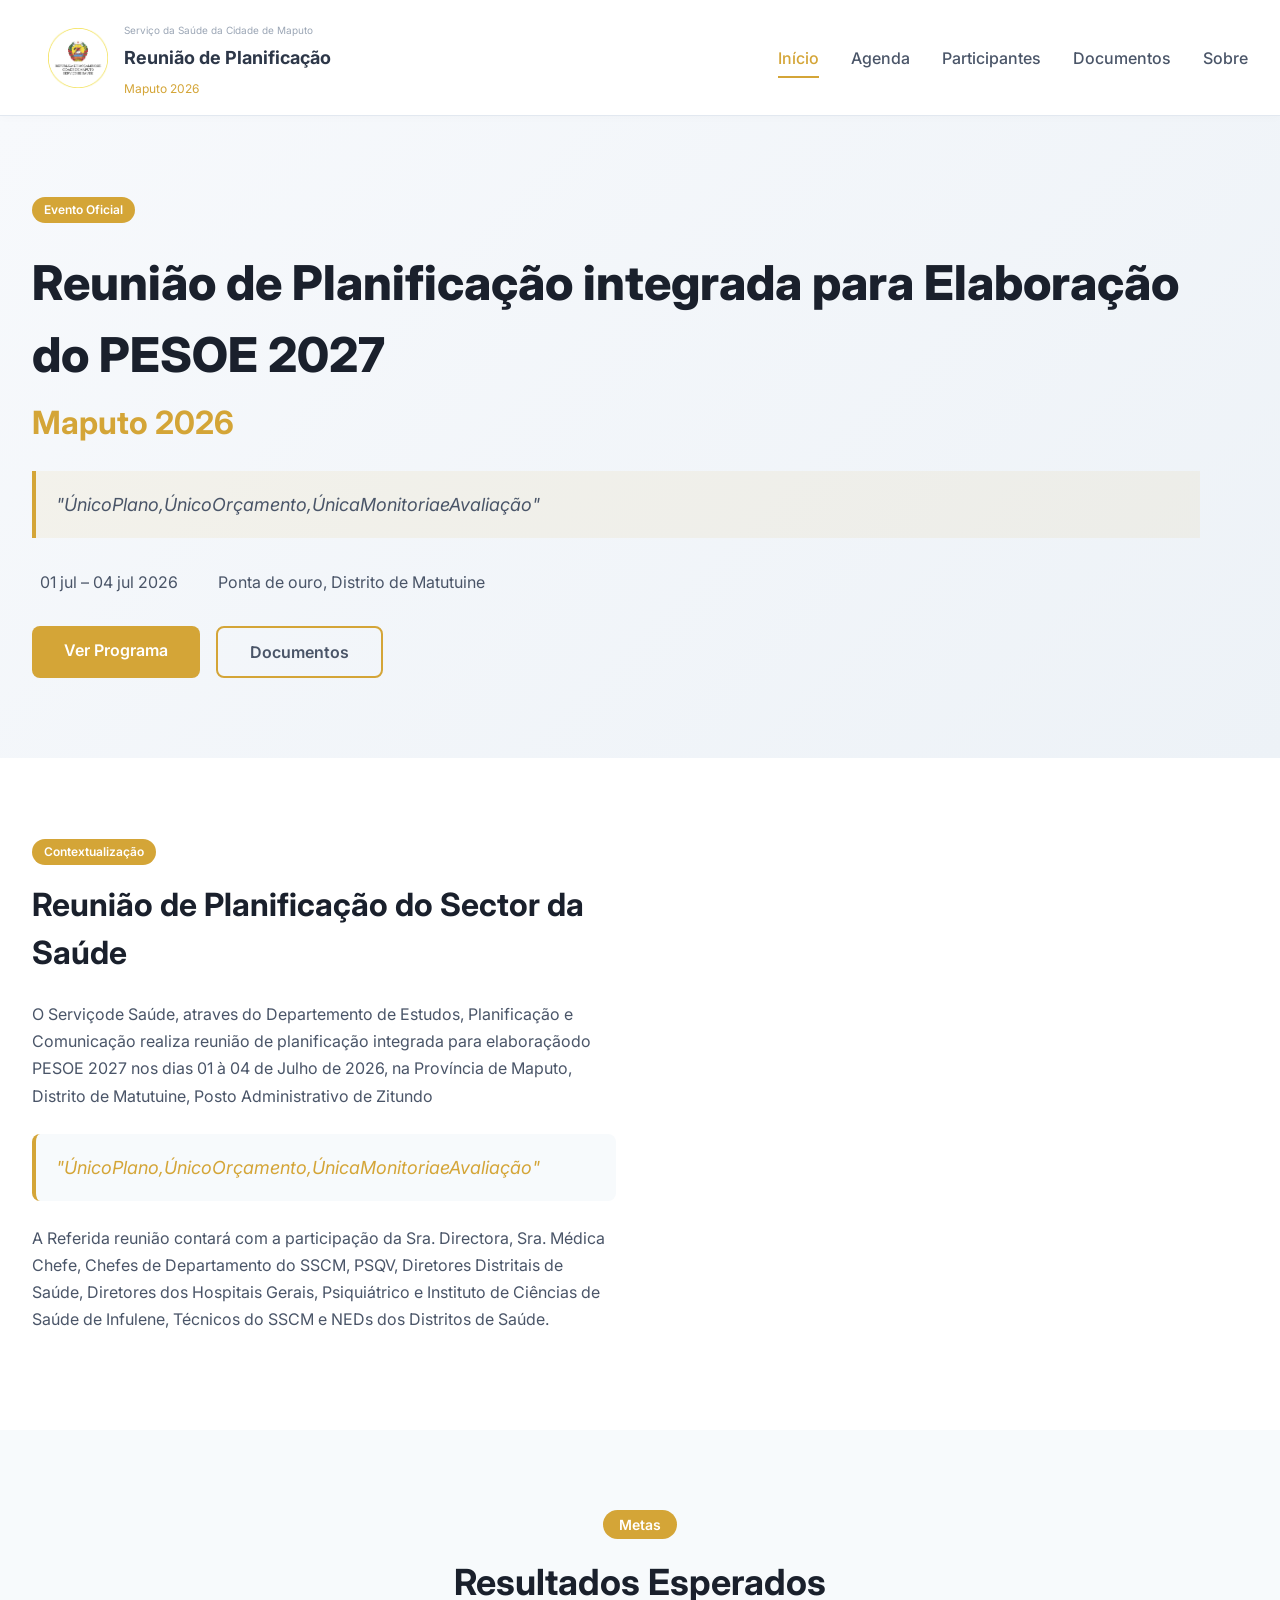
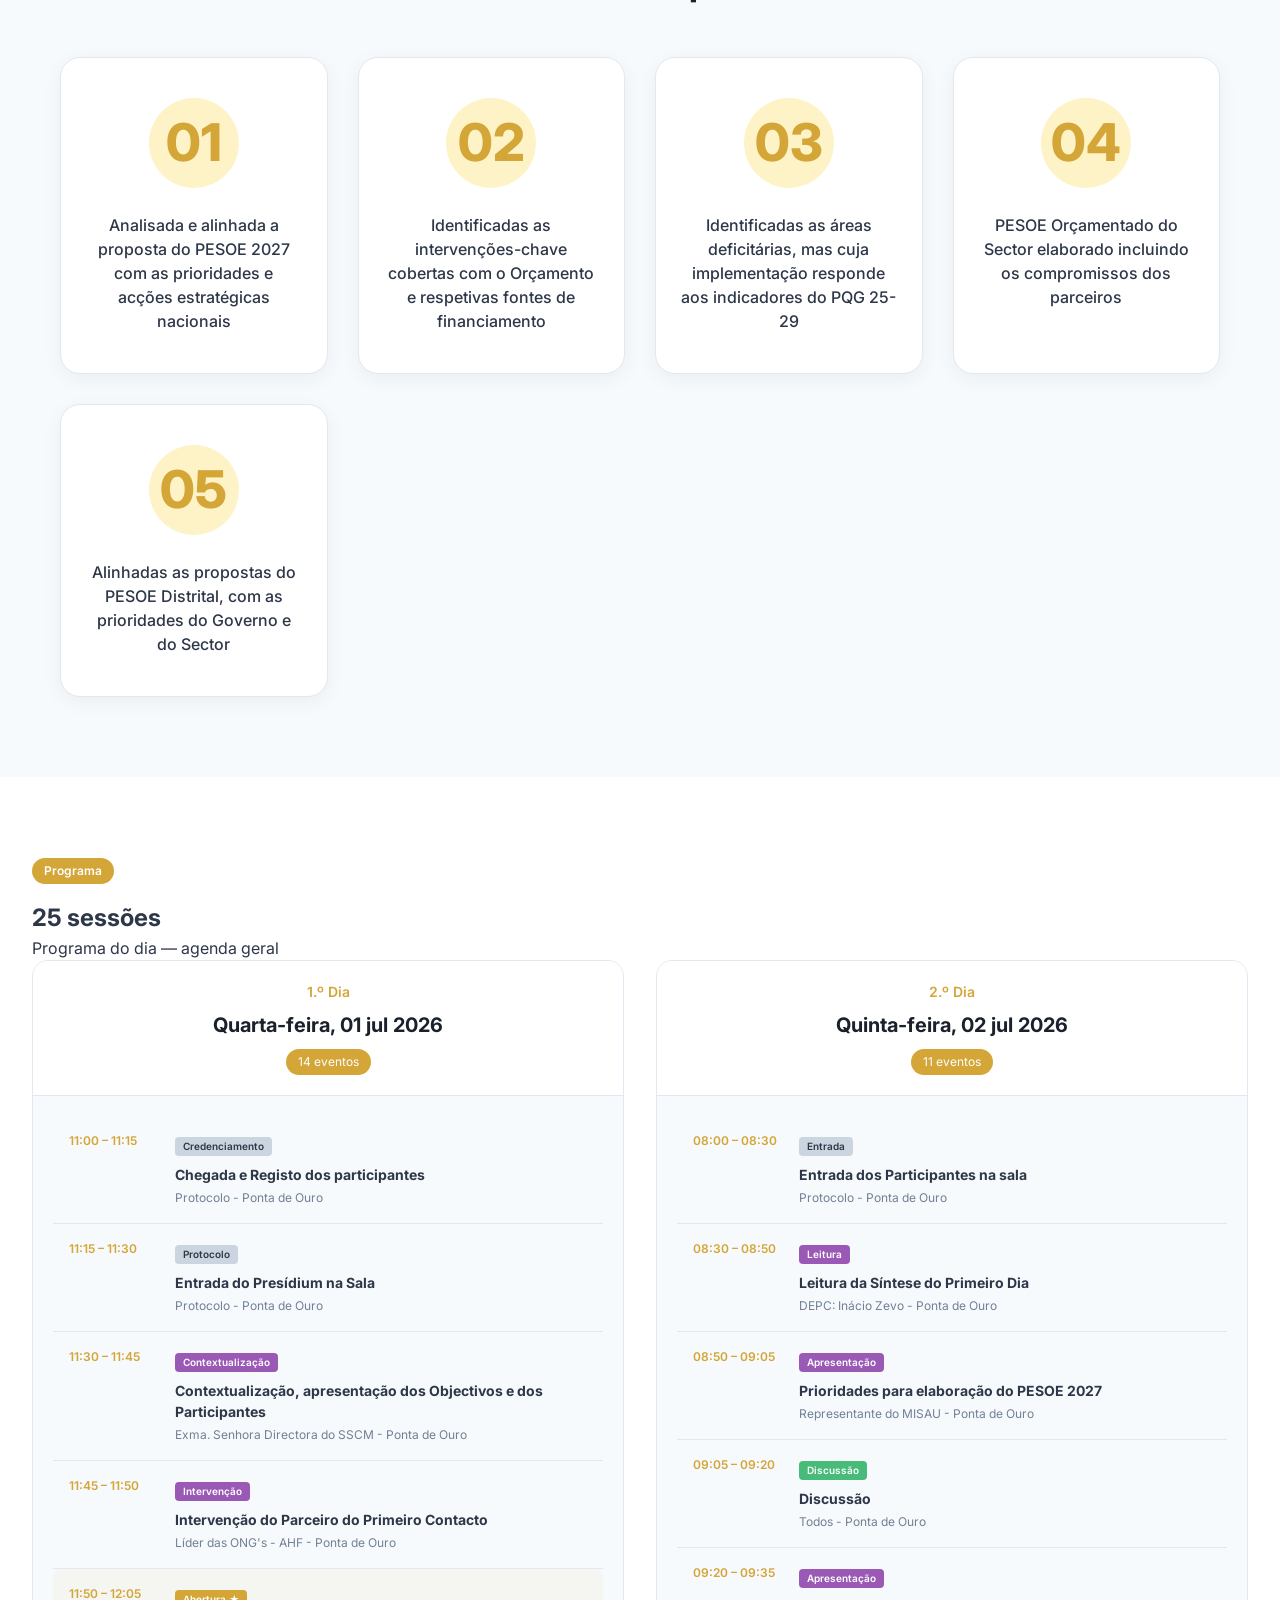
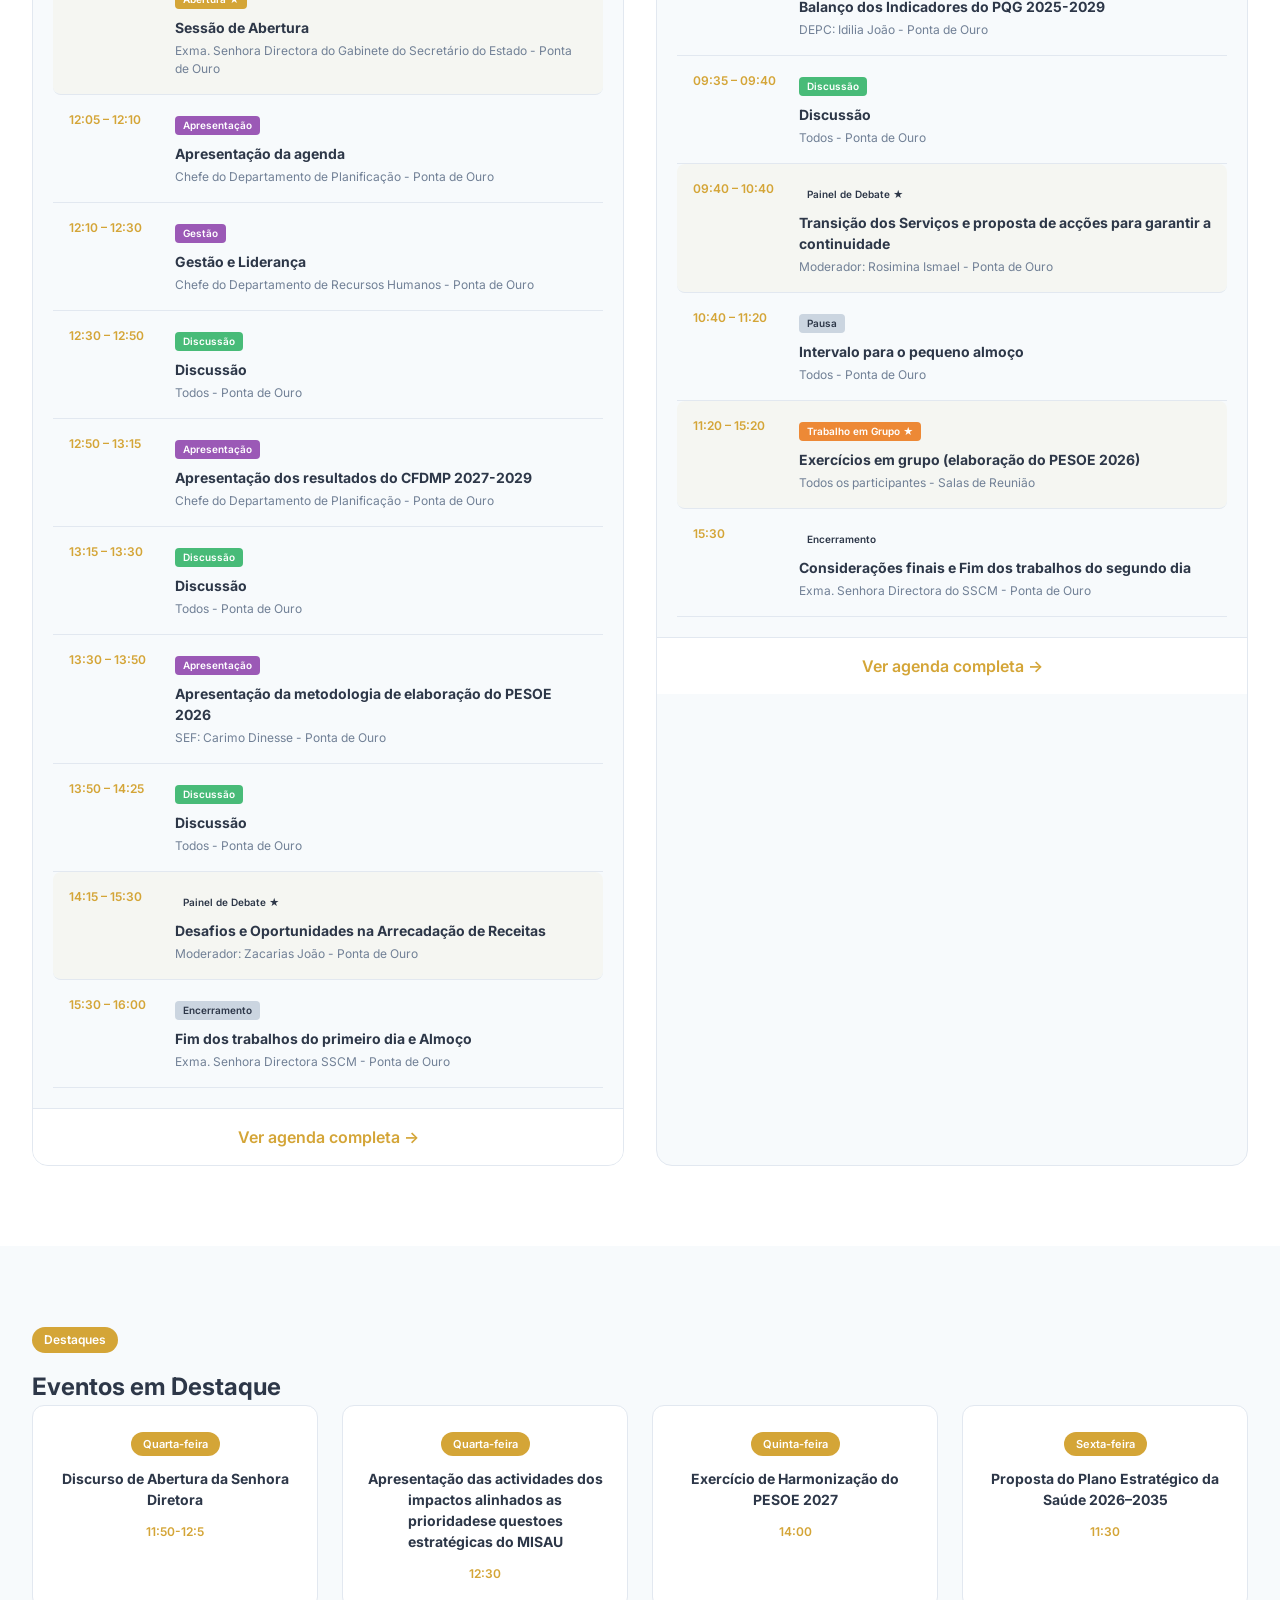
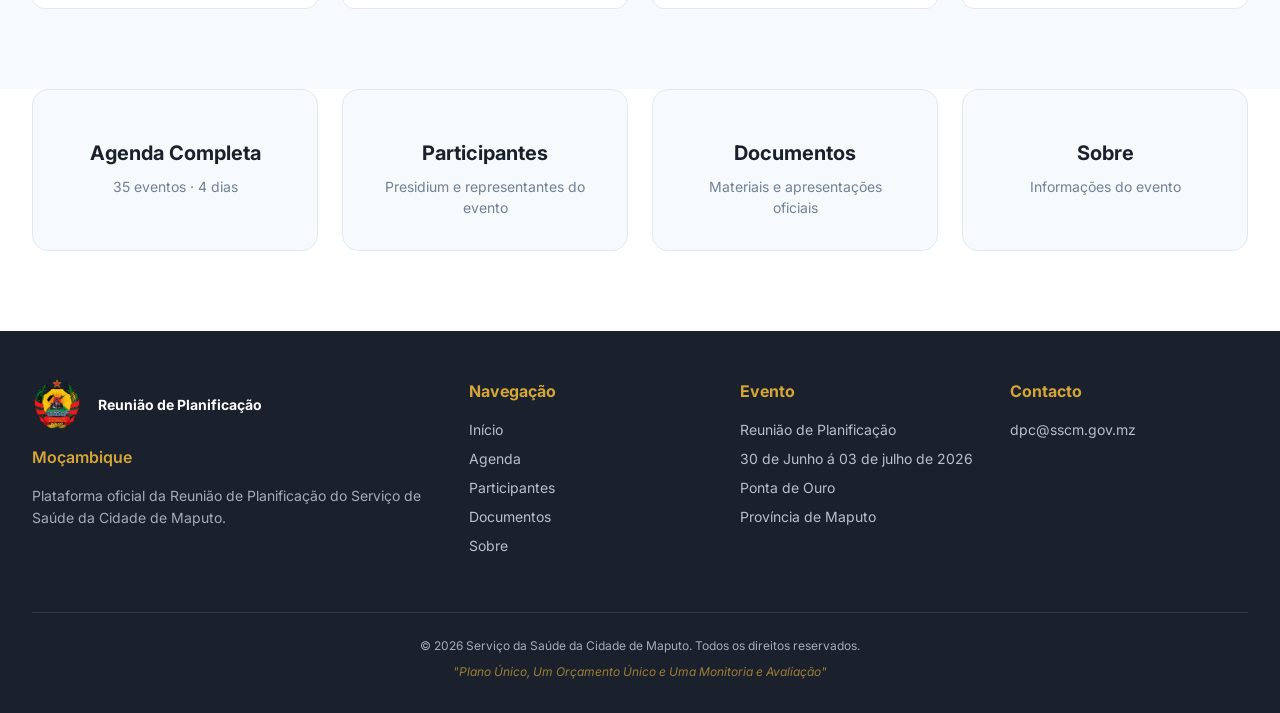
==== commit 57239295: "Update print statement from 'Hello' to 'Goodbye'" ====
--- a/index.html
+++ b/index.html
@@ -1,385 +1,460 @@
-<!DOCTYPE html>
-<html lang="pt-MZ">
-<head>
-   
-    <meta charset="UTF-8">
-    <meta name="viewport" content="width=device-width, initial-scale=1.0">
-    <title> Reunião  de Planificação </title>
-    <link rel="stylesheet" href="style.css">
-    <link href="https://fonts.googleapis.com/css2?family=Inter:wght@300;400;500;600;700;800&display=swap" rel="stylesheet">
-</head>
-<body>
-    <!-- Header -->
-    <header class="header">
-        <div class="container">
-            <div class="logo-area">
-                <div class="emblema">
-                    
-                </div>
-                <div class="logo-area">
-    <!-- Em vez do SVG, coloque sua imagem -->
-    <div class="emblema">
-        <img src="assets/images/logo.png" alt="Emblema da República de Moçambique" class="logo-img">
-    </div>
-    <div class="titulo-logo">
-        <span class="pequeno">Serviço da Saúde da Cidade de Maputo</span>
-        <h1>Reunião de Planificação</h1>
-        <span class="subtitulo"> Maputo 2026</span>
-    </div>
-</div>
-            </div>
-            <nav class="nav">
-                <button class="mobile-menu-btn" id="mobileMenuBtn">☰</button>
-                <ul class="nav-list" id="navList">
-                    <li><a href="index.html" class="active">Início</a></li>
-                    <li><a href="agenda.html">Agenda</a></li>
-                    <li><a href="participantes.html">Participantes</a></li>
-                    <li><a href="documentos.html">Documentos</a></li>
-                    <li><a href="sobre.html">Sobre</a></li>
-                </ul>
-            </nav>
-        </div>
-    </header>
-
-    <!-- Hero Section -->
-    <section class="hero">
-        <div class="container">
-            <div class="hero-content">
-                <div class="hero-texto">
-                    <span class="hero-tag">Evento Oficial</span>
-                    <h2>Reunião de Planificação  integrada para Elaboração  do PESOE 2027</h2>
-                    <h3>Maputo 2026</h3>
-                    <p class="lema">"Plano Único, Um Orçamento Único e Uma Monitoria e Avaliação "</p>
-                    <div class="hero-info">
-                        <div class="info-item">
-                            <span class="info-icon"></span>
-                            <span>30 jun – 03 jul 2026</span>
-                        </div>
-                        <div class="info-item">
-                            <span class="info-icon"></span>
-                            <span>Ponta de ouro, Distrito de Matutuine</span>
-                        </div>
-                    </div>
-                    <div class="hero-botoes">
-                        <a href="agenda.html" class="btn btn-primary">Ver Programa</a>
-                        <a href="documentos.html" class="btn btn-secondary">Documentos</a>
-                    </div>
-                </div>
-            </div>
-        </div>
-    </section>
-
-    <!-- Contextualização -->
-    <section class="contexto">
-        <div class="container">
-            <div class="contexto-grid">
-                <div class="contexto-texto">
-                    <span class="section-tag">Contextualização</span>
-                    <h2>Reunião de Planificação do Sector da Saúde</h2>
-                    <p>O Serviçode Saúde, atraves do Departemento de Estudos, Planificação e Comunicação realiza reunião de planificação integrada para elaboraçãodo PESOE 2027 nos dias 30 de Junho à 03 de Julho de 2026, na Província de Maputo, Distrito de Matutuine, Posto Administrativo de Zitundo</p>
-                    <blockquote>"Plano Único, Um Orçamento Único e Uma Monitoria e Avaliação "</blockquote>
-                    <p>A Referida reunião contará com a participação da Sra. Directora, Sra. Médica Chefe, Chefes de Departamento do SSCM, PSQV, Diretores Distritais de Saúde, Diretores dos Hospitais Gerais, Psiquiátrico e Instituto de Ciências de Saúde de Infulene, Técnicos do SSCM e NEDs dos Distritos de Saúde.</p>
-                </div>
-                
-            </div>
-        </div>
-    </section>
-
-    <!-- Resultados Esperados -->
-    <section class="resultados">
-    <div class="container">
-        <div class="section-header">
-            <span class="section-tag">Metas</span>
-            <h2>Resultados Esperados</h2>
-        </div>
-        <div class="resultados-grid">
-            <div class="resultado-card fade-up">
-                <div class="resultado-numero">01</div>
-                <h3>Analisado o alinhamento da proposta do PESOE 2027 com as acções das linhas estratégicas nacionais</h3>
-            </div>
-            <div class="resultado-card fade-up delay-1">
-                <div class="resultado-numero">02</div>
-                <h3>Identificadas as intervenções-chave cobertas com o Orçamento e respetivas fontes de financiamento</h3>
-            </div>
-            <div class="resultado-card fade-up delay-2">
-                <div class="resultado-numero">03</div>
-                <h3>Identificadas as áreas deficitárias, mas cuja implementação responde aos indicadores do PQG 25-29</h3>
-            </div>
-            <div class="resultado-card fade-up delay-3">
-                <div class="resultado-numero">04</div>
-                <h3>PESOE Orçamentado do Sector elaborado incluindo os compromissos dos parceiros</h3>
-            </div>
-        </div>
-    </div>
-</section>
-
-    <!-- Programa Resumo -->
-   <section class="programa-resumo">
-    <div class="container">
-        <div class="section-header">
-            <span class="section-tag">Programa</span>
-            <h2>26 sessões</h2>
-            <p>Programa do dia — agenda geral</p>
-        </div>
-        <div class="dias-programa">
-            <!-- DIA 1 - 30 de Junho -->
-            <div class="dia-card">
-                <div class="dia-header">
-                    <span class="dia-semana">1.º Dia</span>
-                    <span class="dia-data">Terça-feira, 30 jun 2026</span>
-                    <span class="dia-eventos">14 eventos</span>
-                </div>
-                <div class="eventos-lista">
-                    <div class="evento-item">
-                        <time>11:00 – 11:15</time>
-                        <div class="evento-info">
-                            <span class="evento-tipo logistica">Credenciamento</span>
-                            <h4>Chegada e Registo dos participantes</h4>
-                            <p>Protocolo - Ponta de Ouro</p>
-                        </div>
-                    </div>
-                    <div class="evento-item">
-                        <time>11:15 – 11:30</time>
-                        <div class="evento-info">
-                            <span class="evento-tipo logistica">Protocolo</span>
-                            <h4>Entrada do Presídium na Sala</h4>
-                            <p>Protocolo - Ponta de Ouro</p>
-                        </div>
-                    </div>
-                    <div class="evento-item">
-                        <time>11:30 – 11:45</time>
-                        <div class="evento-info">
-                            <span class="evento-tipo plenaria">Contextualização</span>
-                            <h4>Contextualização, apresentação dos Objectivos e dos Participantes</h4>
-                            <p>Chefe do DEPC - Ponta de Ouro</p>
-                        </div>
-                    </div>
-                    <div class="evento-item destaque">
-                        <time>11:45 – 12:00</time>
-                        <div class="evento-info">
-                            <span class="evento-tipo abertura">Abertura ★</span>
-                            <h4>Sessão de Abertura</h4>
-                            <p>Exma. Senhora Directora do SSCM - Ponta de Ouro</p>
-                        </div>
-                    </div>
-                    <div class="evento-item">
-                        <time>12:00 – 12:15</time>
-                        <div class="evento-info">
-                            <span class="evento-tipo plenaria">Apresentação</span>
-                            <h4>Apresentação da agenda</h4>
-                            <p>DEPC: Maulana José - Ponta de Ouro</p>
-                        </div>
-                    </div>
-                    <div class="evento-item">
-                        <time>12:15 – 12:35</time>
-                        <div class="evento-info">
-                            <span class="evento-tipo plenaria">Palestra</span>
-                            <h4>Papel dos gestores no resgate dos valores morais</h4>
-                            <p>Chefe do DRH - Ponta de Ouro</p>
-                        </div>
-                    </div>
-                    <div class="evento-item">
-                        <time>12:35 – 12:50</time>
-                        <div class="evento-info">
-                            <span class="evento-tipo discussao">Discussão</span>
-                            <h4>Discussão</h4>
-                            <p>Todos - Ponta de Ouro</p>
-                        </div>
-                    </div>
-                    <div class="evento-item destaque">
-                        <time>13:50 – 14:50</time>
-                        <div class="evento-info">
-                            <span class="evento-tipo debate">Painel de Debate ★</span>
-                            <h4>Desafios e Oportunidades na Arrecadação de Receitas</h4>
-                            <p>Moderador: Zacarias João - Ponta de Ouro</p>
-                        </div>
-                    </div>
-                    <div class="evento-item">
-                        <time>15:20 – 16:20</time>
-                        <div class="evento-info">
-                            <span class="evento-tipo logistica">Almoço</span>
-                            <h4>Fim dos trabalhos do primeiro dia e Almoço</h4>
-                            <p>Exma. Senhora Directora SSCM - Ponta de Ouro</p>
-                        </div>
-                    </div>
-                </div>
-                <a href="agenda.html" class="ver-todos">Ver agenda completa →</a>
-            </div>
-
-            <!-- DIA 2 - 01 de Julho -->
-            <div class="dia-card">
-                <div class="dia-header">
-                    <span class="dia-semana">2.º Dia</span>
-                    <span class="dia-data">Quarta-feira, 01 jul 2026</span>
-                    <span class="dia-eventos">6 eventos</span>
-                </div>
-                <div class="eventos-lista">
-                    <div class="evento-item">
-                        <time>08:00 – 08:30</time>
-                        <div class="evento-info">
-                            <span class="evento-tipo logistica">Entrada</span>
-                            <h4>Entrada dos Participantes na sala</h4>
-                            <p>Protocolo - Ponta de Ouro</p>
-                        </div>
-                    </div>
-                    <div class="evento-item">
-                        <time>08:30 – 08:50</time>
-                        <div class="evento-info">
-                            <span class="evento-tipo plenaria">Leitura</span>
-                            <h4>Leitura da Síntese do Primeiro Dia</h4>
-                            <p>DEPC: Inácio Zevo - Ponta de Ouro</p>
-                        </div>
-                    </div>
-                    <div class="evento-item">
-                        <time>08:50 – 09:20</time>
-                        <div class="evento-info">
-                            <span class="evento-tipo plenaria">Apresentação</span>
-                            <h4>Balanço dos Indicadores do PQG 2025-2029</h4>
-                            <p>DEPC: Uele Nhantumbo - Ponta de Ouro</p>
-                        </div>
-                    </div>
-                    <div class="evento-item">
-                        <time>09:20 – 10:00</time>
-                        <div class="evento-info">
-                            <span class="evento-tipo discussao">Discussão</span>
-                            <h4>Discussão</h4>
-                            <p>Todos - Ponta de Ouro</p>
-                        </div>
-                    </div>
-                    <div class="evento-item destaque">
-                        <time>10:00 – 15:00</time>
-                        <div class="evento-info">
-                            <span class="evento-tipo grupo">Trabalho em Grupo ★</span>
-                            <h4>Exercícios em grupo (elaboração do PESOE 2026)</h4>
-                            <p>Todos os participantes - Salas de Reunião</p>
-                        </div>
-                    </div>
-                    <div class="evento-item">
-                        <time>15:00 – 15:30</time>
-                        <div class="evento-info">
-                            <span class="evento-tipo abertura">Encerramento</span>
-                            <h4>Considerações finais e Fim dos trabalhos do segundo dia</h4>
-                            <p>Exma. Senhora Directora do SSCM - Ponta de Ouro</p>
-                        </div>
-                    </div>
-                </div>
-                <a href="agenda.html" class="ver-todos">Ver agenda completa →</a>
-            </div>
-        </div>
-    </div>
-</section>
-
-    <!-- Eventos em Destaque -->
-    <section class="destaques">
-        <div class="container">
-            <div class="section-header">
-                <span class="section-tag">Destaques</span>
-                <h2>Eventos em Destaque</h2>
-            </div>
-            <div class="destaques-grid">
-                <div class="destaque-card">
-                    <span class="destaque-dia">Terca-feira</span>
-                    <h4>Discurso de Abertura da Senhora Diretora </h4>
-                    <time>08:45</time>
-                </div>
-                <div class="destaque-card">
-                    <span class="destaque-dia">Quarta-feira</span>
-                    <h4>Apresentação das actividades dos impactos alinhados as prioridadese questoes estratégicas do MISAU  </h4>
-                    <time>12:30</time>
-                </div>
-                <div class="destaque-card">
-                    <span class="destaque-dia">Quinta-feira</span>
-                    <h4>Exercício de Harmonização do PESOE 2027</h4>
-                    <time>14:00</time>
-                </div>
-               
-                <div class="destaque-card">
-                    <span class="destaque-dia">Sexta-feira</span>
-                    <h4>Proposta do Plano Estratégico da Saúde 2026–2035</h4>
-                    <time>11:30</time>
-                </div>
-            </div>
-        </div>
-    </section>
-
-    <!-- Acesso Rápido -->
-    <section class="acesso-rapido">
-        <div class="container">
-            <div class="acesso-grid">
-                <a href="agenda.html" class="acesso-card">
-                    <span class="acesso-icon">📋</span>
-                    <h3>Agenda Completa</h3>
-                    <p>35 eventos · 4 dias</p>
-                </a>
-                <a href="participantes.html" class="acesso-card">
-                    <span class="acesso-icon">👥</span>
-                    <h3>Participantes</h3>
-                    <p>Presidium e representantes do evento</p>
-                </a>
-                <a href="documentos.html" class="acesso-card">
-                    <span class="acesso-icon">📄</span>
-                    <h3>Documentos</h3>
-                    <p>Materiais e apresentações oficiais</p>
-                </a>
-                <a href="sobre.html" class="acesso-card">
-                    <span class="acesso-icon">ℹ️</span>
-                    <h3>Sobre</h3>
-                    <p>Informações do evento</p>
-                </a>
-            </div>
-        </div>
-    </section>
-
-    <!-- Footer -->
-    <footer class="footer">
-    <div class="container">
-        <div class="footer-content">
-            <div class="footer-info">
-                <div class="footer-logo">
-                    <!-- Apenas sua imagem, sem o SVG -->
-                    <img src="assets/images/logos.png" alt="Emblema da República de Moçambique" class="logo-footer">
-                    <div>
-                      <h3>Reunião de Planificação</h3>
-                    </div>
-                </div>
-                <p class="footer-pais">Moçambique</p>
-                <p class="footer-desc">Plataforma oficial da  Reunião de Planificação do Serviço de Saúde da Cidade de Maputo.</p>
-            </div>
-            <div class="footer-links">
-                <div>
-                    <h4>Navegação</h4>
-                    <ul>
-                        <li><a href="index.html">Início</a></li>
-                        <li><a href="agenda.html">Agenda</a></li>
-                        <li><a href="participantes.html">Participantes</a></li>
-                        <li><a href="documentos.html">Documentos</a></li>
-                        <li><a href="sobre.html">Sobre</a></li>
-                    </ul>
-                </div>
-                <div>
-                    <h4>Evento</h4>
-                    <ul>
-                        <li>Reunião de Planificação</li>
-                        <li>30 de Junho á 03 de julho de  2026</li>
-                        <li>Ponta de Ouro</li>
-                        <li>Província de Maputo</li>
-                    </ul>
-                </div>
-                <div>
-                    <h4>Contacto</h4>
-                    <ul>
-                        <li><a href="mailto:dci@misau.gov.mz">dpc@sscm.gov.mz</a></li>
-                    </ul>
-                </div>
-            </div>
-        </div>
-        <div class="footer-bottom">
-            <p>© 2026 Serviço da Saúde da Cidade  de Maputo. Todos os direitos reservados.</p>
-            <p class="lema-footer">"Plano Único, Um Orçamento Único e Uma Monitoria e Avaliação"</p>
-        </div>
-    </div>
-</footer>
-
-    <script src="script.js"></script>
-</body>
-</html>+<!DOCTYPE html>
+<html lang="pt-MZ">
+<head>
+   
+    <meta charset="UTF-8">
+    <meta name="viewport" content="width=device-width, initial-scale=1.0">
+    <title> Reunião  de Planificação </title>
+    <link rel="stylesheet" href="style.css">
+    <link href="https://fonts.googleapis.com/css2?family=Inter:wght@300;400;500;600;700;800&display=swap" rel="stylesheet">
+</head>
+<body>
+    <!-- Header -->
+    <header class="header">
+        <div class="container">
+            <div class="logo-area">
+                <div class="emblema">
+                    
+                </div>
+                <div class="logo-area">
+    <!-- Em vez do SVG, coloque sua imagem -->
+    <div class="emblema">
+        <img src="assets/images/logo.png" alt="Emblema da República de Moçambique" class="logo-img">
+    </div>
+    <div class="titulo-logo">
+        <span class="pequeno">Serviço da Saúde da Cidade de Maputo</span>
+        <h1>Reunião de Planificação</h1>
+        <span class="subtitulo"> Maputo 2026</span>
+    </div>
+</div>
+            </div>
+            <nav class="nav">
+                <button class="mobile-menu-btn" id="mobileMenuBtn">☰</button>
+                <ul class="nav-list" id="navList">
+                    <li><a href="index.html" class="active">Início</a></li>
+                    <li><a href="agenda.html">Agenda</a></li>
+                    <li><a href="participantes.html">Participantes</a></li>
+                    <li><a href="documentos.html">Documentos</a></li>
+                    <li><a href="sobre.html">Sobre</a></li>
+                </ul>
+            </nav>
+        </div>
+    </header>
+
+    <!-- Hero Section -->
+    <section class="hero">
+        <div class="container">
+            <div class="hero-content">
+                <div class="hero-texto">
+                    <span class="hero-tag">Evento Oficial</span>
+                    <h2>Reunião de Planificação  integrada para Elaboração  do PESOE 2027</h2>
+                    <h3>Maputo 2026</h3>
+                    <p class="lema">"Único Plano, Único Orçamento, Única Monitoria e Avaliação "</p>
+                    <div class="hero-info">
+                        <div class="info-item">
+                            <span class="info-icon"></span>
+                            <span>01 jul – 04 jul 2026</span>
+                        </div>
+                        <div class="info-item">
+                            <span class="info-icon"></span>
+                            <span>Ponta de ouro, Distrito de Matutuine</span>
+                        </div>
+                    </div>
+                    <div class="hero-botoes">
+                        <a href="agenda.html" class="btn btn-primary">Ver Programa</a>
+                        <a href="documentos.html" class="btn btn-secondary">Documentos</a>
+                    </div>
+                </div>
+            </div>
+        </div>
+    </section>
+
+    <!-- Contextualização -->
+    <section class="contexto">
+        <div class="container">
+            <div class="contexto-grid">
+                <div class="contexto-texto">
+                    <span class="section-tag">Contextualização</span>
+                    <h2>Reunião de Planificação do Sector da Saúde</h2>
+                    <p>O Serviçode Saúde, atraves do Departemento de Estudos, Planificação e Comunicação realiza reunião de planificação integrada para elaboraçãodo PESOE 2027 nos dias 01  à 04 de Julho de 2026, na Província de Maputo, Distrito de Matutuine, Posto Administrativo de Zitundo</p>
+                    <blockquote>"Único Plano, Único Orçamento, Única Monitoria e Avaliação"</blockquote>
+                    <p>A Referida reunião contará com a participação da Sra. Directora, Sra. Médica Chefe, Chefes de Departamento do SSCM, PSQV, Diretores Distritais de Saúde, Diretores dos Hospitais Gerais, Psiquiátrico e Instituto de Ciências de Saúde de Infulene, Técnicos do SSCM e NEDs dos Distritos de Saúde.</p>
+                </div>
+                
+            </div>
+        </div>
+    </section>
+
+    <!-- Resultados Esperados -->
+    <section class="resultados">
+    <div class="container">
+        <div class="section-header">
+            <span class="section-tag">Metas</span>
+            <h2>Resultados Esperados</h2>
+        </div>
+        <div class="resultados-grid">
+            <div class="resultado-card fade-up">
+                <div class="resultado-numero">01</div>
+                <h3>Analisada e alinhada a proposta do PESOE 2027 com as prioridades e acções estratégicas nacionais</h3>
+            </div>
+            <div class="resultado-card fade-up delay-1">
+                <div class="resultado-numero">02</div>
+                <h3>Identificadas as intervenções-chave cobertas com o Orçamento e respetivas fontes de financiamento</h3>
+            </div>
+            <div class="resultado-card fade-up delay-2">
+                <div class="resultado-numero">03</div>
+                <h3>Identificadas as áreas deficitárias, mas cuja implementação responde aos indicadores do PQG 25-29</h3>
+            </div>
+            <div class="resultado-card fade-up delay-3">
+                <div class="resultado-numero">04</div>
+                <h3>PESOE Orçamentado do Sector elaborado incluindo os compromissos dos parceiros</h3>
+            </div>
+            <div class="resultado-card fade-up delay-4">
+                <div class="resultado-numero">05</div>
+                <h3>Alinhadas as propostas do PESOE Distrital, com as prioridades do Governo e do Sector</h3>
+            </div>
+        </div>
+    </div>
+</section>
+
+    <!-- Programa Resumo -->
+   <section class="programa-resumo">
+    <div class="container">
+        <div class="section-header">
+            <span class="section-tag">Programa</span>
+            <h2>25 sessões</h2>
+            <p>Programa do dia — agenda geral</p>
+        </div>
+        <div class="dias-programa">
+            <!-- DIA 1 - 30 de Junho -->
+            <div class="dia-card">
+                <div class="dia-header">
+                    <span class="dia-semana">1.º Dia</span>
+                    <span class="dia-data">Quarta-feira, 01 jul 2026</span>
+                    <span class="dia-eventos">14 eventos</span>
+                </div>
+                <div class="eventos-lista">
+                    <div class="evento-item">
+                        <time>11:00 – 11:15</time>
+                        <div class="evento-info">
+                            <span class="evento-tipo logistica">Credenciamento</span>
+                            <h4>Chegada e Registo dos participantes</h4>
+                            <p>Protocolo - Ponta de Ouro</p>
+                        </div>
+                    </div>
+                    <div class="evento-item">
+                        <time>11:15 – 11:30</time>
+                        <div class="evento-info">
+                            <span class="evento-tipo logistica">Protocolo</span>
+                            <h4>Entrada do Presídium na Sala</h4>
+                            <p>Protocolo - Ponta de Ouro</p>
+                        </div>
+                    </div>
+                    <div class="evento-item">
+                        <time>11:30 – 11:45</time>
+                        <div class="evento-info">
+                            <span class="evento-tipo plenaria">Contextualização</span>
+                            <h4>Contextualização, apresentação dos Objectivos e dos Participantes</h4>
+                            <p>Exma. Senhora Directora do SSCM - Ponta de Ouro</p>
+                        </div>
+                    </div>
+                    <div class="evento-item">
+                        <time>11:45 – 11:50</time>
+                        <div class="evento-info">
+                            <span class="evento-tipo plenaria">Intervenção</span>
+                            <h4>Intervenção do Parceiro do Primeiro Contacto</h4>
+                            <p>Líder das ONG's - AHF - Ponta de Ouro</p>
+                        </div>
+                    </div>
+                    <div class="evento-item destaque">
+                        <time>11:50 – 12:05</time>
+                        <div class="evento-info">
+                            <span class="evento-tipo abertura">Abertura ★</span>
+                            <h4>Sessão de Abertura</h4>
+                            <p>Exma. Senhora Directora do Gabinete do Secretário do Estado - Ponta de Ouro</p>
+                        </div>
+                    </div>
+                    <div class="evento-item">
+                        <time>12:05 – 12:10</time>
+                        <div class="evento-info">
+                            <span class="evento-tipo plenaria">Apresentação</span>
+                            <h4>Apresentação da agenda</h4>
+                            <p>Chefe do Departamento de Planificação - Ponta de Ouro</p>
+                        </div>
+                    </div>
+                    <div class="evento-item">
+                        <time>12:10 – 12:30</time>
+                        <div class="evento-info">
+                            <span class="evento-tipo plenaria">Gestão</span>
+                            <h4>Gestão e Liderança</h4>
+                            <p>Chefe do Departamento de Recursos Humanos - Ponta de Ouro</p>
+                        </div>
+                    </div>
+                    <div class="evento-item">
+                        <time>12:30 – 12:50</time>
+                        <div class="evento-info">
+                            <span class="evento-tipo discussao">Discussão</span>
+                            <h4>Discussão</h4>
+                            <p>Todos - Ponta de Ouro</p>
+                        </div>
+                    </div>
+                    <div class="evento-item">
+                        <time>12:50 – 13:15</time>
+                        <div class="evento-info">
+                            <span class="evento-tipo plenaria">Apresentação</span>
+                            <h4>Apresentação dos resultados do CFDMP 2027-2029</h4>
+                            <p>Chefe do Departamento de Planificação - Ponta de Ouro</p>
+                        </div>
+                    </div>
+                    <div class="evento-item">
+                        <time>13:15 – 13:30</time>
+                        <div class="evento-info">
+                            <span class="evento-tipo discussao">Discussão</span>
+                            <h4>Discussão</h4>
+                            <p>Todos - Ponta de Ouro</p>
+                        </div>
+                    </div>
+                    <div class="evento-item">
+                        <time>13:30 – 13:50</time>
+                        <div class="evento-info">
+                            <span class="evento-tipo plenaria">Apresentação</span>
+                            <h4>Apresentação da metodologia de elaboração do PESOE 2026</h4>
+                            <p>SEF: Carimo Dinesse - Ponta de Ouro</p>
+                        </div>
+                    </div>
+                    <div class="evento-item">
+                        <time>13:50 – 14:25</time>
+                        <div class="evento-info">
+                            <span class="evento-tipo discussao">Discussão</span>
+                            <h4>Discussão</h4>
+                            <p>Todos - Ponta de Ouro</p>
+                        </div>
+                    </div>
+                    <div class="evento-item destaque">
+                        <time>14:15 – 15:30</time>
+                        <div class="evento-info">
+                            <span class="evento-tipo debate">Painel de Debate ★</span>
+                            <h4>Desafios e Oportunidades na Arrecadação de Receitas</h4>
+                            <p>Moderador: Zacarias João - Ponta de Ouro</p>
+                        </div>
+                    </div>
+                    <div class="evento-item">
+                        <time>15:30 – 16:00</time>
+                        <div class="evento-info">
+                            <span class="evento-tipo logistica">Encerramento</span>
+                            <h4>Fim dos trabalhos do primeiro dia e Almoço</h4>
+                            <p>Exma. Senhora Directora SSCM - Ponta de Ouro</p>
+                        </div>
+                    </div>
+                </div>
+                <a href="agenda.html" class="ver-todos">Ver agenda completa →</a>
+            </div>
+
+            <!-- DIA 2 - 01 de Julho -->
+            <div class="dia-card">
+                <div class="dia-header">
+                    <span class="dia-semana">2.º Dia</span>
+                    <span class="dia-data">Quinta-feira, 02 jul 2026</span>
+                    <span class="dia-eventos">11 eventos</span>
+                </div>
+                <div class="eventos-lista">
+                    <div class="evento-item">
+                        <time>08:00 – 08:30</time>
+                        <div class="evento-info">
+                            <span class="evento-tipo logistica">Entrada</span>
+                            <h4>Entrada dos Participantes na sala</h4>
+                            <p>Protocolo - Ponta de Ouro</p>
+                        </div>
+                    </div>
+                    <div class="evento-item">
+                        <time>08:30 – 08:50</time>
+                        <div class="evento-info">
+                            <span class="evento-tipo plenaria">Leitura</span>
+                            <h4>Leitura da Síntese do Primeiro Dia</h4>
+                            <p>DEPC: Inácio Zevo - Ponta de Ouro</p>
+                        </div>
+                    </div>
+                    <div class="evento-item">
+                        <time>08:50 – 09:05</time>
+                        <div class="evento-info">
+                            <span class="evento-tipo plenaria">Apresentação</span>
+                            <h4>Prioridades para elaboração do PESOE 2027</h4>
+                            <p>Representante do MISAU - Ponta de Ouro</p>
+                        </div>
+                    </div>
+                    <div class="evento-item">
+                        <time>09:05 – 09:20</time>
+                        <div class="evento-info">
+                            <span class="evento-tipo discussao">Discussão</span>
+                            <h4>Discussão</h4>
+                            <p>Todos - Ponta de Ouro</p>
+                        </div>
+                    </div>
+                    <div class="evento-item">
+                        <time>09:20 – 09:35</time>
+                        <div class="evento-info">
+                            <span class="evento-tipo plenaria">Apresentação</span>
+                            <h4>Balanço dos Indicadores do PQG 2025-2029</h4>
+                            <p>DEPC: Idilia João - Ponta de Ouro</p>
+                        </div>
+                    </div>
+                    <div class="evento-item">
+                        <time>09:35 – 09:40</time>
+                        <div class="evento-info">
+                            <span class="evento-tipo discussao">Discussão</span>
+                            <h4>Discussão</h4>
+                            <p>Todos - Ponta de Ouro</p>
+                        </div>
+                    </div>
+                    <div class="evento-item destaque">
+                        <time>09:40 – 10:40</time>
+                        <div class="evento-info">
+                            <span class="evento-tipo debate">Painel de Debate ★</span>
+                            <h4>Transição dos Serviços e proposta de acções para garantir a continuidade</h4>
+                            <p>Moderador: Rosimina Ismael - Ponta de Ouro</p>
+                        </div>
+                    </div>
+                    <div class="evento-item">
+                        <time>10:40 – 11:20</time>
+                        <div class="evento-info">
+                            <span class="evento-tipo logistica">Pausa</span>
+                            <h4>Intervalo para o pequeno almoço</h4>
+                            <p>Todos - Ponta de Ouro</p>
+                        </div>
+                    </div>
+                    <div class="evento-item destaque">
+                        <time>11:20 – 15:20</time>
+                        <div class="evento-info">
+                            <span class="evento-tipo grupo">Trabalho em Grupo ★</span>
+                            <h4>Exercícios em grupo (elaboração do PESOE 2026)</h4>
+                            <p>Todos os participantes - Salas de Reunião</p>
+                        </div>
+                    </div>
+                    <div class="evento-item">
+                        <time>15:30</time>
+                        <div class="evento-info">
+                            <span class="evento-tipo encerramento">Encerramento</span>
+                            <h4>Considerações finais e Fim dos trabalhos do segundo dia</h4>
+                            <p>Exma. Senhora Directora do SSCM - Ponta de Ouro</p>
+                        </div>
+                    </div>
+                </div>
+                <a href="agenda.html" class="ver-todos">Ver agenda completa →</a>
+            </div>
+        </div>
+    </div>
+</section>
+    <!-- Eventos em Destaque -->
+    <section class="destaques">
+        <div class="container">
+            <div class="section-header">
+                <span class="section-tag">Destaques</span>
+                <h2>Eventos em Destaque</h2>
+            </div>
+            <div class="destaques-grid">
+                <div class="destaque-card">
+                    <span class="destaque-dia">Quarta-feira</span>
+                    <h4>Discurso de Abertura da Senhora Diretora </h4>
+                    <time>11:50-12:5</time>
+                </div>
+                <div class="destaque-card">
+                    <span class="destaque-dia">Quarta-feira</span>
+                    <h4>Apresentação das actividades dos impactos alinhados as prioridadese questoes estratégicas do MISAU  </h4>
+                    <time>12:30</time>
+                </div>
+                <div class="destaque-card">
+                    <span class="destaque-dia">Quinta-feira</span>
+                    <h4>Exercício de Harmonização do PESOE 2027</h4>
+                    <time>14:00</time>
+                </div>
+               
+                <div class="destaque-card">
+                    <span class="destaque-dia">Sexta-feira</span>
+                    <h4>Proposta do Plano Estratégico da Saúde 2026–2035</h4>
+                    <time>11:30</time>
+                </div>
+            </div>
+        </div>
+    </section>
+
+    <!-- Acesso Rápido -->
+    <section class="acesso-rapido">
+        <div class="container">
+            <div class="acesso-grid">
+                <a href="agenda.html" class="acesso-card">
+                    <span class="acesso-icon"></span>
+                    <h3>Agenda Completa</h3>
+                    <p>35 eventos · 4 dias</p>
+                </a>
+                <a href="participantes.html" class="acesso-card">
+                    <span class="acesso-icon"></span>
+                    <h3>Participantes</h3>
+                    <p>Presidium e representantes do evento</p>
+                </a>
+                <a href="documentos.html" class="acesso-card">
+                    <span class="acesso-icon"></span>
+                    <h3>Documentos</h3>
+                    <p>Materiais e apresentações oficiais</p>
+                </a>
+                <a href="sobre.html" class="acesso-card">
+                    <span class="acesso-icon"></span>
+                    <h3>Sobre</h3>
+                    <p>Informações do evento</p>
+                </a>
+            </div>
+        </div>
+    </section>
+
+    <!-- Footer -->
+    <footer class="footer">
+    <div class="container">
+        <div class="footer-content">
+            <div class="footer-info">
+                <div class="footer-logo">
+                    <!-- Apenas sua imagem, sem o SVG -->
+                    <img src="assets/images/logos.png" alt="Emblema da República de Moçambique" class="logo-footer">
+                    <div>
+                      <h3>Reunião de Planificação</h3>
+                    </div>
+                </div>
+                <p class="footer-pais">Moçambique</p>
+                <p class="footer-desc">Plataforma oficial da  Reunião de Planificação do Serviço de Saúde da Cidade de Maputo.</p>
+            </div>
+            <div class="footer-links">
+                <div>
+                    <h4>Navegação</h4>
+                    <ul>
+                        <li><a href="index.html">Início</a></li>
+                        <li><a href="agenda.html">Agenda</a></li>
+                        <li><a href="participantes.html">Participantes</a></li>
+                        <li><a href="documentos.html">Documentos</a></li>
+                        <li><a href="sobre.html">Sobre</a></li>
+                    </ul>
+                </div>
+                <div>
+                    <h4>Evento</h4>
+                    <ul>
+                        <li>Reunião de Planificação</li>
+                        <li>30 de Junho á 03 de julho de  2026</li>
+                        <li>Ponta de Ouro</li>
+                        <li>Província de Maputo</li>
+                    </ul>
+                </div>
+                <div>
+                    <h4>Contacto</h4>
+                    <ul>
+                        <li><a href="mailto:dci@misau.gov.mz">dpc@sscm.gov.mz</a></li>
+                    </ul>
+                </div>
+            </div>
+        </div>
+        <div class="footer-bottom">
+            <p>© 2026 Serviço da Saúde da Cidade  de Maputo. Todos os direitos reservados.</p>
+            <p class="lema-footer">"Plano Único, Um Orçamento Único e Uma Monitoria e Avaliação"</p>
+        </div>
+    </div>
+</footer>
+
+    <script src="script.js"></script>
+</body>
+</html>
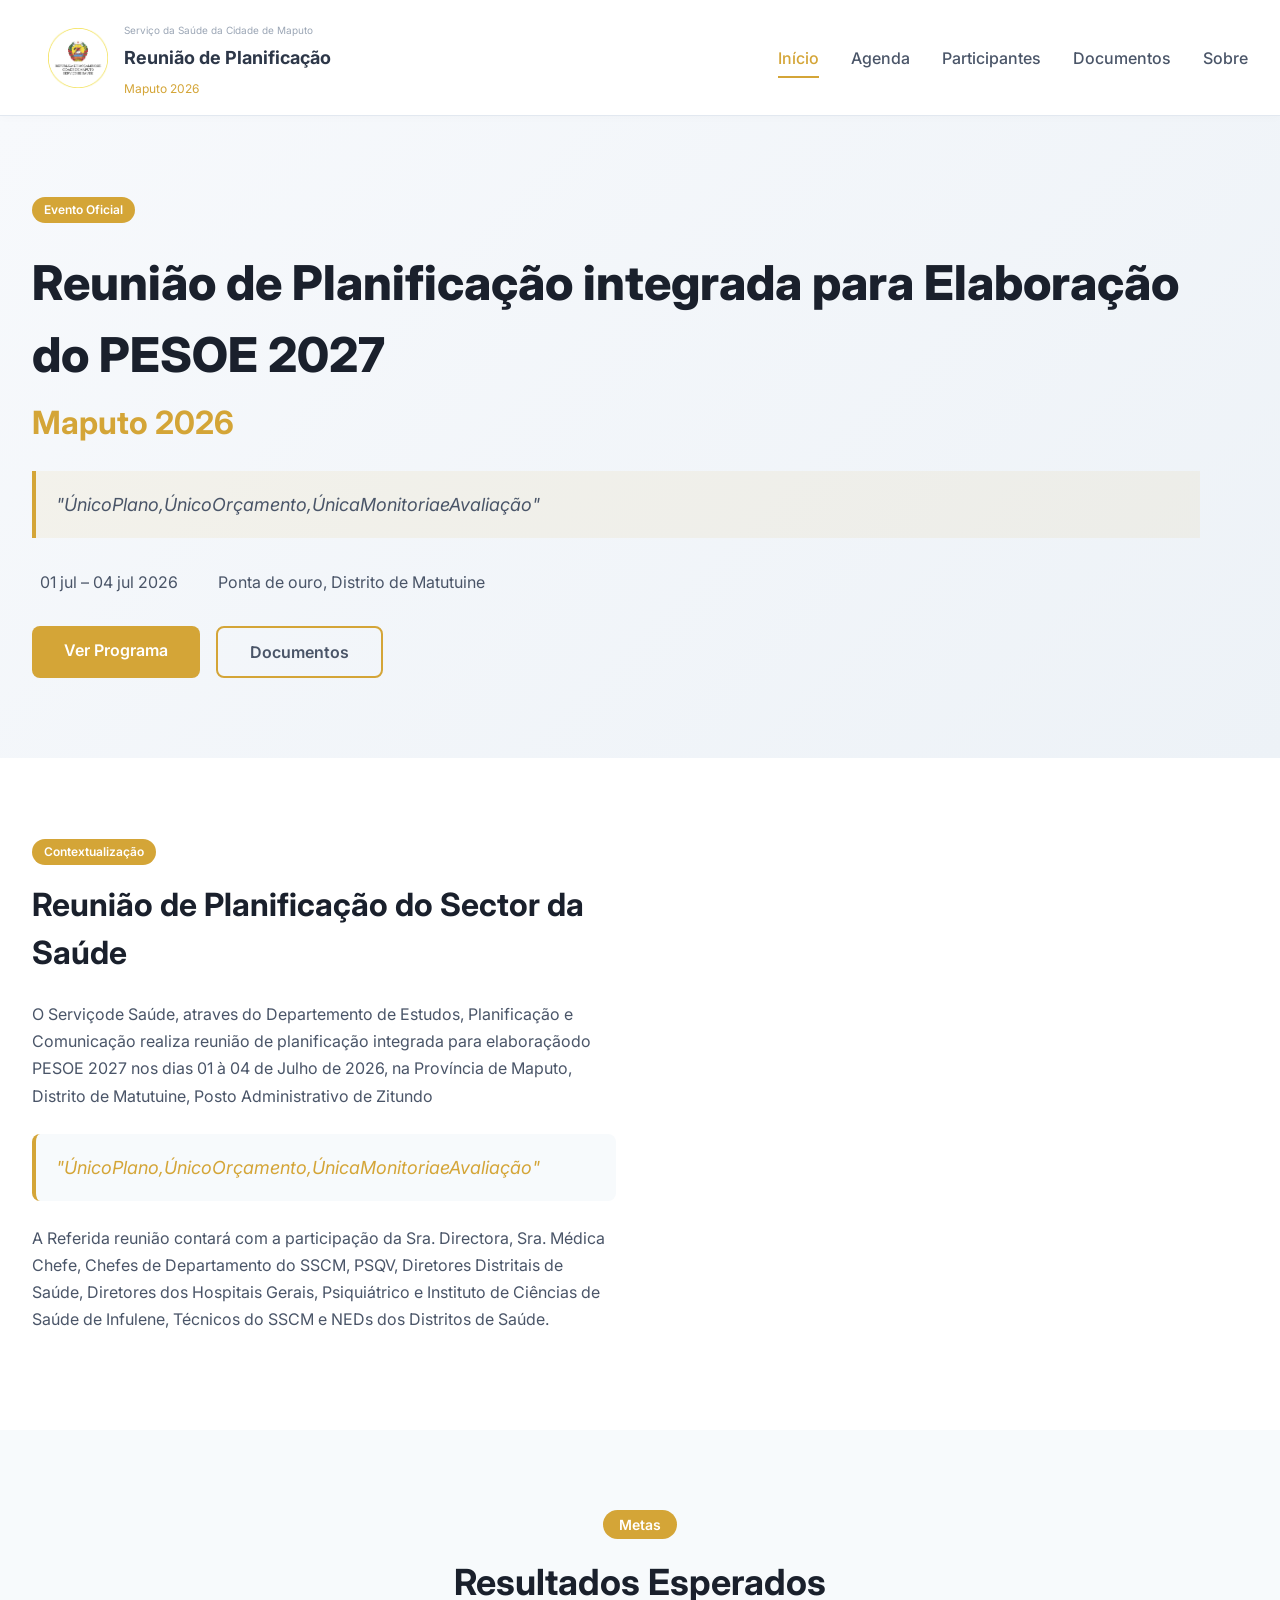
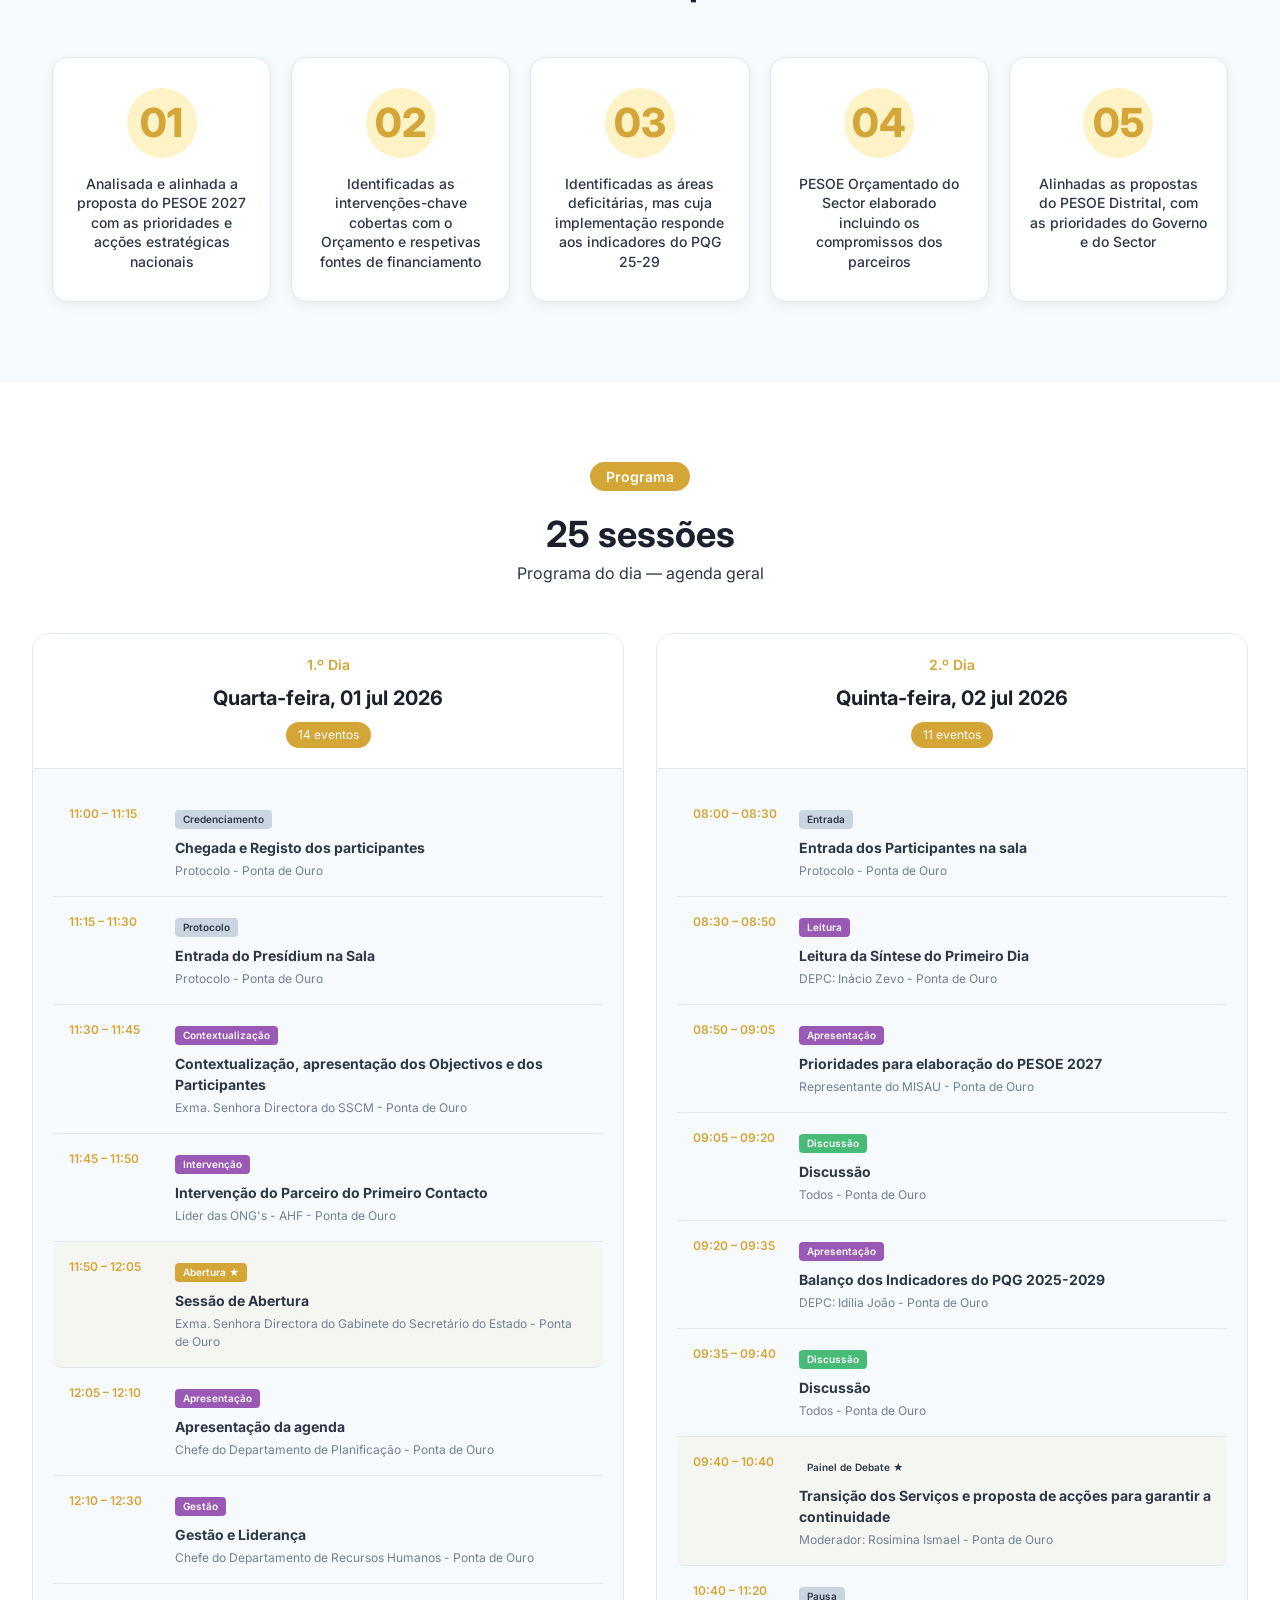
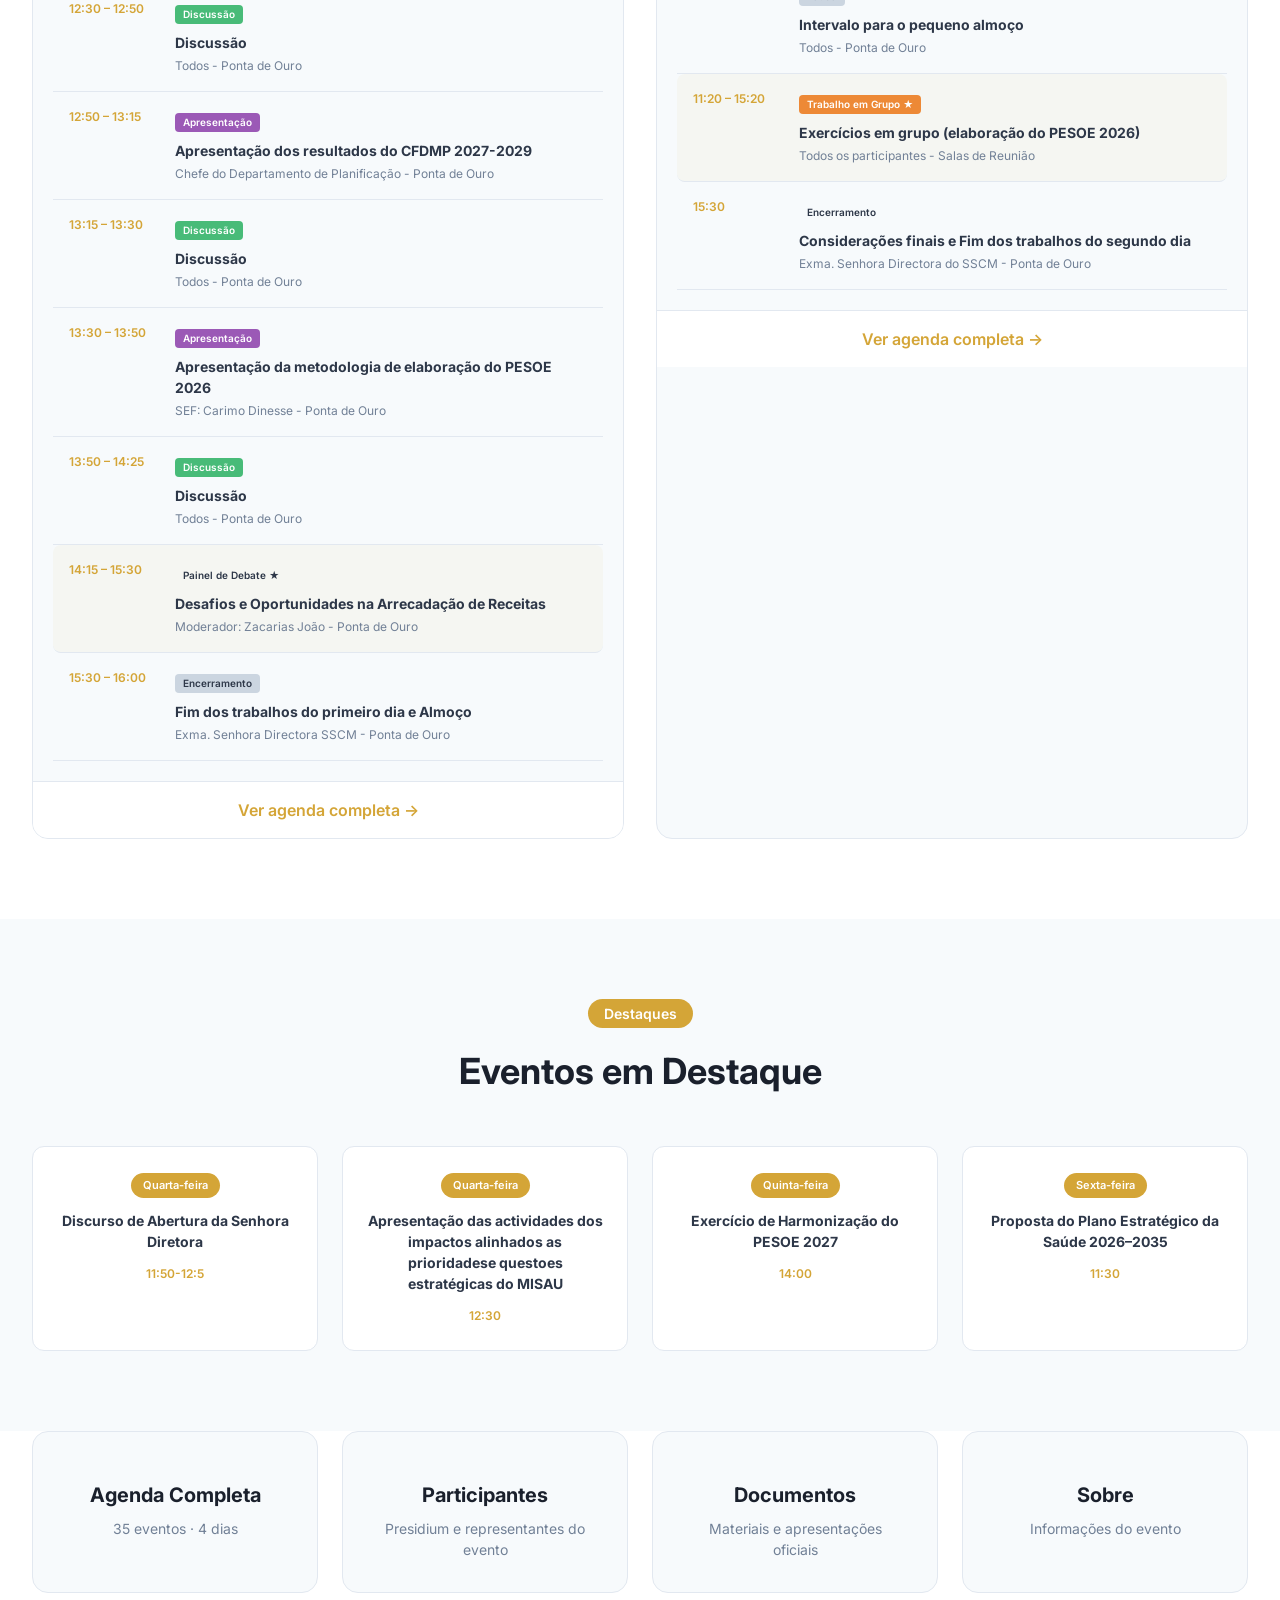
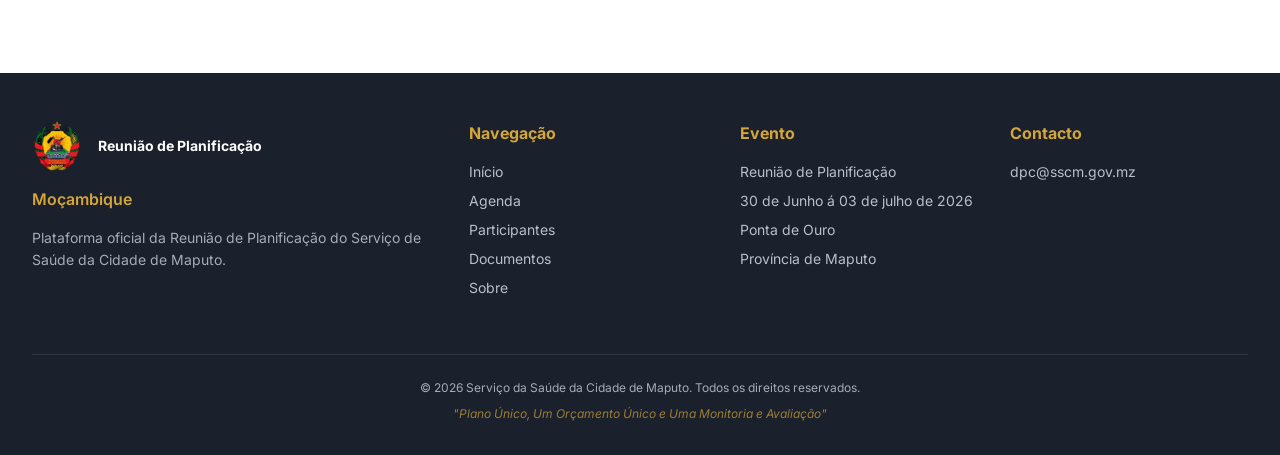
==== commit dbb73da2: "Atualização do projeto SSCM" ====
--- a/index.html
+++ b/index.html
@@ -1,460 +1,460 @@
-<!DOCTYPE html>
-<html lang="pt-MZ">
-<head>
-   
-    <meta charset="UTF-8">
-    <meta name="viewport" content="width=device-width, initial-scale=1.0">
-    <title> Reunião  de Planificação </title>
-    <link rel="stylesheet" href="style.css">
-    <link href="https://fonts.googleapis.com/css2?family=Inter:wght@300;400;500;600;700;800&display=swap" rel="stylesheet">
-</head>
-<body>
-    <!-- Header -->
-    <header class="header">
-        <div class="container">
-            <div class="logo-area">
-                <div class="emblema">
-                    
-                </div>
-                <div class="logo-area">
-    <!-- Em vez do SVG, coloque sua imagem -->
-    <div class="emblema">
-        <img src="assets/images/logo.png" alt="Emblema da República de Moçambique" class="logo-img">
-    </div>
-    <div class="titulo-logo">
-        <span class="pequeno">Serviço da Saúde da Cidade de Maputo</span>
-        <h1>Reunião de Planificação</h1>
-        <span class="subtitulo"> Maputo 2026</span>
-    </div>
-</div>
-            </div>
-            <nav class="nav">
-                <button class="mobile-menu-btn" id="mobileMenuBtn">☰</button>
-                <ul class="nav-list" id="navList">
-                    <li><a href="index.html" class="active">Início</a></li>
-                    <li><a href="agenda.html">Agenda</a></li>
-                    <li><a href="participantes.html">Participantes</a></li>
-                    <li><a href="documentos.html">Documentos</a></li>
-                    <li><a href="sobre.html">Sobre</a></li>
-                </ul>
-            </nav>
-        </div>
-    </header>
-
-    <!-- Hero Section -->
-    <section class="hero">
-        <div class="container">
-            <div class="hero-content">
-                <div class="hero-texto">
-                    <span class="hero-tag">Evento Oficial</span>
-                    <h2>Reunião de Planificação  integrada para Elaboração  do PESOE 2027</h2>
-                    <h3>Maputo 2026</h3>
-                    <p class="lema">"Único Plano, Único Orçamento, Única Monitoria e Avaliação "</p>
-                    <div class="hero-info">
-                        <div class="info-item">
-                            <span class="info-icon"></span>
-                            <span>01 jul – 04 jul 2026</span>
-                        </div>
-                        <div class="info-item">
-                            <span class="info-icon"></span>
-                            <span>Ponta de ouro, Distrito de Matutuine</span>
-                        </div>
-                    </div>
-                    <div class="hero-botoes">
-                        <a href="agenda.html" class="btn btn-primary">Ver Programa</a>
-                        <a href="documentos.html" class="btn btn-secondary">Documentos</a>
-                    </div>
-                </div>
-            </div>
-        </div>
-    </section>
-
-    <!-- Contextualização -->
-    <section class="contexto">
-        <div class="container">
-            <div class="contexto-grid">
-                <div class="contexto-texto">
-                    <span class="section-tag">Contextualização</span>
-                    <h2>Reunião de Planificação do Sector da Saúde</h2>
-                    <p>O Serviçode Saúde, atraves do Departemento de Estudos, Planificação e Comunicação realiza reunião de planificação integrada para elaboraçãodo PESOE 2027 nos dias 01  à 04 de Julho de 2026, na Província de Maputo, Distrito de Matutuine, Posto Administrativo de Zitundo</p>
-                    <blockquote>"Único Plano, Único Orçamento, Única Monitoria e Avaliação"</blockquote>
-                    <p>A Referida reunião contará com a participação da Sra. Directora, Sra. Médica Chefe, Chefes de Departamento do SSCM, PSQV, Diretores Distritais de Saúde, Diretores dos Hospitais Gerais, Psiquiátrico e Instituto de Ciências de Saúde de Infulene, Técnicos do SSCM e NEDs dos Distritos de Saúde.</p>
-                </div>
-                
-            </div>
-        </div>
-    </section>
-
-    <!-- Resultados Esperados -->
-    <section class="resultados">
-    <div class="container">
-        <div class="section-header">
-            <span class="section-tag">Metas</span>
-            <h2>Resultados Esperados</h2>
-        </div>
-        <div class="resultados-grid">
-            <div class="resultado-card fade-up">
-                <div class="resultado-numero">01</div>
-                <h3>Analisada e alinhada a proposta do PESOE 2027 com as prioridades e acções estratégicas nacionais</h3>
-            </div>
-            <div class="resultado-card fade-up delay-1">
-                <div class="resultado-numero">02</div>
-                <h3>Identificadas as intervenções-chave cobertas com o Orçamento e respetivas fontes de financiamento</h3>
-            </div>
-            <div class="resultado-card fade-up delay-2">
-                <div class="resultado-numero">03</div>
-                <h3>Identificadas as áreas deficitárias, mas cuja implementação responde aos indicadores do PQG 25-29</h3>
-            </div>
-            <div class="resultado-card fade-up delay-3">
-                <div class="resultado-numero">04</div>
-                <h3>PESOE Orçamentado do Sector elaborado incluindo os compromissos dos parceiros</h3>
-            </div>
-            <div class="resultado-card fade-up delay-4">
-                <div class="resultado-numero">05</div>
-                <h3>Alinhadas as propostas do PESOE Distrital, com as prioridades do Governo e do Sector</h3>
-            </div>
-        </div>
-    </div>
-</section>
-
-    <!-- Programa Resumo -->
-   <section class="programa-resumo">
-    <div class="container">
-        <div class="section-header">
-            <span class="section-tag">Programa</span>
-            <h2>25 sessões</h2>
-            <p>Programa do dia — agenda geral</p>
-        </div>
-        <div class="dias-programa">
-            <!-- DIA 1 - 30 de Junho -->
-            <div class="dia-card">
-                <div class="dia-header">
-                    <span class="dia-semana">1.º Dia</span>
-                    <span class="dia-data">Quarta-feira, 01 jul 2026</span>
-                    <span class="dia-eventos">14 eventos</span>
-                </div>
-                <div class="eventos-lista">
-                    <div class="evento-item">
-                        <time>11:00 – 11:15</time>
-                        <div class="evento-info">
-                            <span class="evento-tipo logistica">Credenciamento</span>
-                            <h4>Chegada e Registo dos participantes</h4>
-                            <p>Protocolo - Ponta de Ouro</p>
-                        </div>
-                    </div>
-                    <div class="evento-item">
-                        <time>11:15 – 11:30</time>
-                        <div class="evento-info">
-                            <span class="evento-tipo logistica">Protocolo</span>
-                            <h4>Entrada do Presídium na Sala</h4>
-                            <p>Protocolo - Ponta de Ouro</p>
-                        </div>
-                    </div>
-                    <div class="evento-item">
-                        <time>11:30 – 11:45</time>
-                        <div class="evento-info">
-                            <span class="evento-tipo plenaria">Contextualização</span>
-                            <h4>Contextualização, apresentação dos Objectivos e dos Participantes</h4>
-                            <p>Exma. Senhora Directora do SSCM - Ponta de Ouro</p>
-                        </div>
-                    </div>
-                    <div class="evento-item">
-                        <time>11:45 – 11:50</time>
-                        <div class="evento-info">
-                            <span class="evento-tipo plenaria">Intervenção</span>
-                            <h4>Intervenção do Parceiro do Primeiro Contacto</h4>
-                            <p>Líder das ONG's - AHF - Ponta de Ouro</p>
-                        </div>
-                    </div>
-                    <div class="evento-item destaque">
-                        <time>11:50 – 12:05</time>
-                        <div class="evento-info">
-                            <span class="evento-tipo abertura">Abertura ★</span>
-                            <h4>Sessão de Abertura</h4>
-                            <p>Exma. Senhora Directora do Gabinete do Secretário do Estado - Ponta de Ouro</p>
-                        </div>
-                    </div>
-                    <div class="evento-item">
-                        <time>12:05 – 12:10</time>
-                        <div class="evento-info">
-                            <span class="evento-tipo plenaria">Apresentação</span>
-                            <h4>Apresentação da agenda</h4>
-                            <p>Chefe do Departamento de Planificação - Ponta de Ouro</p>
-                        </div>
-                    </div>
-                    <div class="evento-item">
-                        <time>12:10 – 12:30</time>
-                        <div class="evento-info">
-                            <span class="evento-tipo plenaria">Gestão</span>
-                            <h4>Gestão e Liderança</h4>
-                            <p>Chefe do Departamento de Recursos Humanos - Ponta de Ouro</p>
-                        </div>
-                    </div>
-                    <div class="evento-item">
-                        <time>12:30 – 12:50</time>
-                        <div class="evento-info">
-                            <span class="evento-tipo discussao">Discussão</span>
-                            <h4>Discussão</h4>
-                            <p>Todos - Ponta de Ouro</p>
-                        </div>
-                    </div>
-                    <div class="evento-item">
-                        <time>12:50 – 13:15</time>
-                        <div class="evento-info">
-                            <span class="evento-tipo plenaria">Apresentação</span>
-                            <h4>Apresentação dos resultados do CFDMP 2027-2029</h4>
-                            <p>Chefe do Departamento de Planificação - Ponta de Ouro</p>
-                        </div>
-                    </div>
-                    <div class="evento-item">
-                        <time>13:15 – 13:30</time>
-                        <div class="evento-info">
-                            <span class="evento-tipo discussao">Discussão</span>
-                            <h4>Discussão</h4>
-                            <p>Todos - Ponta de Ouro</p>
-                        </div>
-                    </div>
-                    <div class="evento-item">
-                        <time>13:30 – 13:50</time>
-                        <div class="evento-info">
-                            <span class="evento-tipo plenaria">Apresentação</span>
-                            <h4>Apresentação da metodologia de elaboração do PESOE 2026</h4>
-                            <p>SEF: Carimo Dinesse - Ponta de Ouro</p>
-                        </div>
-                    </div>
-                    <div class="evento-item">
-                        <time>13:50 – 14:25</time>
-                        <div class="evento-info">
-                            <span class="evento-tipo discussao">Discussão</span>
-                            <h4>Discussão</h4>
-                            <p>Todos - Ponta de Ouro</p>
-                        </div>
-                    </div>
-                    <div class="evento-item destaque">
-                        <time>14:15 – 15:30</time>
-                        <div class="evento-info">
-                            <span class="evento-tipo debate">Painel de Debate ★</span>
-                            <h4>Desafios e Oportunidades na Arrecadação de Receitas</h4>
-                            <p>Moderador: Zacarias João - Ponta de Ouro</p>
-                        </div>
-                    </div>
-                    <div class="evento-item">
-                        <time>15:30 – 16:00</time>
-                        <div class="evento-info">
-                            <span class="evento-tipo logistica">Encerramento</span>
-                            <h4>Fim dos trabalhos do primeiro dia e Almoço</h4>
-                            <p>Exma. Senhora Directora SSCM - Ponta de Ouro</p>
-                        </div>
-                    </div>
-                </div>
-                <a href="agenda.html" class="ver-todos">Ver agenda completa →</a>
-            </div>
-
-            <!-- DIA 2 - 01 de Julho -->
-            <div class="dia-card">
-                <div class="dia-header">
-                    <span class="dia-semana">2.º Dia</span>
-                    <span class="dia-data">Quinta-feira, 02 jul 2026</span>
-                    <span class="dia-eventos">11 eventos</span>
-                </div>
-                <div class="eventos-lista">
-                    <div class="evento-item">
-                        <time>08:00 – 08:30</time>
-                        <div class="evento-info">
-                            <span class="evento-tipo logistica">Entrada</span>
-                            <h4>Entrada dos Participantes na sala</h4>
-                            <p>Protocolo - Ponta de Ouro</p>
-                        </div>
-                    </div>
-                    <div class="evento-item">
-                        <time>08:30 – 08:50</time>
-                        <div class="evento-info">
-                            <span class="evento-tipo plenaria">Leitura</span>
-                            <h4>Leitura da Síntese do Primeiro Dia</h4>
-                            <p>DEPC: Inácio Zevo - Ponta de Ouro</p>
-                        </div>
-                    </div>
-                    <div class="evento-item">
-                        <time>08:50 – 09:05</time>
-                        <div class="evento-info">
-                            <span class="evento-tipo plenaria">Apresentação</span>
-                            <h4>Prioridades para elaboração do PESOE 2027</h4>
-                            <p>Representante do MISAU - Ponta de Ouro</p>
-                        </div>
-                    </div>
-                    <div class="evento-item">
-                        <time>09:05 – 09:20</time>
-                        <div class="evento-info">
-                            <span class="evento-tipo discussao">Discussão</span>
-                            <h4>Discussão</h4>
-                            <p>Todos - Ponta de Ouro</p>
-                        </div>
-                    </div>
-                    <div class="evento-item">
-                        <time>09:20 – 09:35</time>
-                        <div class="evento-info">
-                            <span class="evento-tipo plenaria">Apresentação</span>
-                            <h4>Balanço dos Indicadores do PQG 2025-2029</h4>
-                            <p>DEPC: Idilia João - Ponta de Ouro</p>
-                        </div>
-                    </div>
-                    <div class="evento-item">
-                        <time>09:35 – 09:40</time>
-                        <div class="evento-info">
-                            <span class="evento-tipo discussao">Discussão</span>
-                            <h4>Discussão</h4>
-                            <p>Todos - Ponta de Ouro</p>
-                        </div>
-                    </div>
-                    <div class="evento-item destaque">
-                        <time>09:40 – 10:40</time>
-                        <div class="evento-info">
-                            <span class="evento-tipo debate">Painel de Debate ★</span>
-                            <h4>Transição dos Serviços e proposta de acções para garantir a continuidade</h4>
-                            <p>Moderador: Rosimina Ismael - Ponta de Ouro</p>
-                        </div>
-                    </div>
-                    <div class="evento-item">
-                        <time>10:40 – 11:20</time>
-                        <div class="evento-info">
-                            <span class="evento-tipo logistica">Pausa</span>
-                            <h4>Intervalo para o pequeno almoço</h4>
-                            <p>Todos - Ponta de Ouro</p>
-                        </div>
-                    </div>
-                    <div class="evento-item destaque">
-                        <time>11:20 – 15:20</time>
-                        <div class="evento-info">
-                            <span class="evento-tipo grupo">Trabalho em Grupo ★</span>
-                            <h4>Exercícios em grupo (elaboração do PESOE 2026)</h4>
-                            <p>Todos os participantes - Salas de Reunião</p>
-                        </div>
-                    </div>
-                    <div class="evento-item">
-                        <time>15:30</time>
-                        <div class="evento-info">
-                            <span class="evento-tipo encerramento">Encerramento</span>
-                            <h4>Considerações finais e Fim dos trabalhos do segundo dia</h4>
-                            <p>Exma. Senhora Directora do SSCM - Ponta de Ouro</p>
-                        </div>
-                    </div>
-                </div>
-                <a href="agenda.html" class="ver-todos">Ver agenda completa →</a>
-            </div>
-        </div>
-    </div>
-</section>
-    <!-- Eventos em Destaque -->
-    <section class="destaques">
-        <div class="container">
-            <div class="section-header">
-                <span class="section-tag">Destaques</span>
-                <h2>Eventos em Destaque</h2>
-            </div>
-            <div class="destaques-grid">
-                <div class="destaque-card">
-                    <span class="destaque-dia">Quarta-feira</span>
-                    <h4>Discurso de Abertura da Senhora Diretora </h4>
-                    <time>11:50-12:5</time>
-                </div>
-                <div class="destaque-card">
-                    <span class="destaque-dia">Quarta-feira</span>
-                    <h4>Apresentação das actividades dos impactos alinhados as prioridadese questoes estratégicas do MISAU  </h4>
-                    <time>12:30</time>
-                </div>
-                <div class="destaque-card">
-                    <span class="destaque-dia">Quinta-feira</span>
-                    <h4>Exercício de Harmonização do PESOE 2027</h4>
-                    <time>14:00</time>
-                </div>
-               
-                <div class="destaque-card">
-                    <span class="destaque-dia">Sexta-feira</span>
-                    <h4>Proposta do Plano Estratégico da Saúde 2026–2035</h4>
-                    <time>11:30</time>
-                </div>
-            </div>
-        </div>
-    </section>
-
-    <!-- Acesso Rápido -->
-    <section class="acesso-rapido">
-        <div class="container">
-            <div class="acesso-grid">
-                <a href="agenda.html" class="acesso-card">
-                    <span class="acesso-icon"></span>
-                    <h3>Agenda Completa</h3>
-                    <p>35 eventos · 4 dias</p>
-                </a>
-                <a href="participantes.html" class="acesso-card">
-                    <span class="acesso-icon"></span>
-                    <h3>Participantes</h3>
-                    <p>Presidium e representantes do evento</p>
-                </a>
-                <a href="documentos.html" class="acesso-card">
-                    <span class="acesso-icon"></span>
-                    <h3>Documentos</h3>
-                    <p>Materiais e apresentações oficiais</p>
-                </a>
-                <a href="sobre.html" class="acesso-card">
-                    <span class="acesso-icon"></span>
-                    <h3>Sobre</h3>
-                    <p>Informações do evento</p>
-                </a>
-            </div>
-        </div>
-    </section>
-
-    <!-- Footer -->
-    <footer class="footer">
-    <div class="container">
-        <div class="footer-content">
-            <div class="footer-info">
-                <div class="footer-logo">
-                    <!-- Apenas sua imagem, sem o SVG -->
-                    <img src="assets/images/logos.png" alt="Emblema da República de Moçambique" class="logo-footer">
-                    <div>
-                      <h3>Reunião de Planificação</h3>
-                    </div>
-                </div>
-                <p class="footer-pais">Moçambique</p>
-                <p class="footer-desc">Plataforma oficial da  Reunião de Planificação do Serviço de Saúde da Cidade de Maputo.</p>
-            </div>
-            <div class="footer-links">
-                <div>
-                    <h4>Navegação</h4>
-                    <ul>
-                        <li><a href="index.html">Início</a></li>
-                        <li><a href="agenda.html">Agenda</a></li>
-                        <li><a href="participantes.html">Participantes</a></li>
-                        <li><a href="documentos.html">Documentos</a></li>
-                        <li><a href="sobre.html">Sobre</a></li>
-                    </ul>
-                </div>
-                <div>
-                    <h4>Evento</h4>
-                    <ul>
-                        <li>Reunião de Planificação</li>
-                        <li>30 de Junho á 03 de julho de  2026</li>
-                        <li>Ponta de Ouro</li>
-                        <li>Província de Maputo</li>
-                    </ul>
-                </div>
-                <div>
-                    <h4>Contacto</h4>
-                    <ul>
-                        <li><a href="mailto:dci@misau.gov.mz">dpc@sscm.gov.mz</a></li>
-                    </ul>
-                </div>
-            </div>
-        </div>
-        <div class="footer-bottom">
-            <p>© 2026 Serviço da Saúde da Cidade  de Maputo. Todos os direitos reservados.</p>
-            <p class="lema-footer">"Plano Único, Um Orçamento Único e Uma Monitoria e Avaliação"</p>
-        </div>
-    </div>
-</footer>
-
-    <script src="script.js"></script>
-</body>
-</html>
+<!DOCTYPE html>
+<html lang="pt-MZ">
+<head>
+   
+    <meta charset="UTF-8">
+    <meta name="viewport" content="width=device-width, initial-scale=1.0">
+    <title> Reunião  de Planificação </title>
+    <link rel="stylesheet" href="style.css">
+    <link href="https://fonts.googleapis.com/css2?family=Inter:wght@300;400;500;600;700;800&display=swap" rel="stylesheet">
+</head>
+<body>
+    <!-- Header -->
+    <header class="header">
+        <div class="container">
+            <div class="logo-area">
+                <div class="emblema">
+                    
+                </div>
+                <div class="logo-area">
+    <!-- Em vez do SVG, coloque sua imagem -->
+    <div class="emblema">
+        <img src="assets/images/logo.png" alt="Emblema da República de Moçambique" class="logo-img">
+    </div>
+    <div class="titulo-logo">
+        <span class="pequeno">Serviço da Saúde da Cidade de Maputo</span>
+        <h1>Reunião de Planificação</h1>
+        <span class="subtitulo"> Maputo 2026</span>
+    </div>
+</div>
+            </div>
+            <nav class="nav">
+                <button class="mobile-menu-btn" id="mobileMenuBtn">☰</button>
+                <ul class="nav-list" id="navList">
+                    <li><a href="index.html" class="active">Início</a></li>
+                    <li><a href="agenda.html">Agenda</a></li>
+                    <li><a href="participantes.html">Participantes</a></li>
+                    <li><a href="documentos.html">Documentos</a></li>
+                    <li><a href="sobre.html">Sobre</a></li>
+                </ul>
+            </nav>
+        </div>
+    </header>
+
+    <!-- Hero Section -->
+    <section class="hero">
+        <div class="container">
+            <div class="hero-content">
+                <div class="hero-texto">
+                    <span class="hero-tag">Evento Oficial</span>
+                    <h2>Reunião de Planificação  integrada para Elaboração  do PESOE 2027</h2>
+                    <h3>Maputo 2026</h3>
+                    <p class="lema">"Único Plano, Único Orçamento, Única Monitoria e Avaliação "</p>
+                    <div class="hero-info">
+                        <div class="info-item">
+                            <span class="info-icon"></span>
+                            <span>01 jul – 04 jul 2026</span>
+                        </div>
+                        <div class="info-item">
+                            <span class="info-icon"></span>
+                            <span>Ponta de ouro, Distrito de Matutuine</span>
+                        </div>
+                    </div>
+                    <div class="hero-botoes">
+                        <a href="agenda.html" class="btn btn-primary">Ver Programa</a>
+                        <a href="documentos.html" class="btn btn-secondary">Documentos</a>
+                    </div>
+                </div>
+            </div>
+        </div>
+    </section>
+
+    <!-- Contextualização -->
+    <section class="contexto">
+        <div class="container">
+            <div class="contexto-grid">
+                <div class="contexto-texto">
+                    <span class="section-tag">Contextualização</span>
+                    <h2>Reunião de Planificação do Sector da Saúde</h2>
+                    <p>O Serviçode Saúde, atraves do Departemento de Estudos, Planificação e Comunicação realiza reunião de planificação integrada para elaboraçãodo PESOE 2027 nos dias 01  à 04 de Julho de 2026, na Província de Maputo, Distrito de Matutuine, Posto Administrativo de Zitundo</p>
+                    <blockquote>"Único Plano, Único Orçamento, Única Monitoria e Avaliação"</blockquote>
+                    <p>A Referida reunião contará com a participação da Sra. Directora, Sra. Médica Chefe, Chefes de Departamento do SSCM, PSQV, Diretores Distritais de Saúde, Diretores dos Hospitais Gerais, Psiquiátrico e Instituto de Ciências de Saúde de Infulene, Técnicos do SSCM e NEDs dos Distritos de Saúde.</p>
+                </div>
+                
+            </div>
+        </div>
+    </section>
+
+    <!-- Resultados Esperados -->
+    <section class="resultados">
+    <div class="container">
+        <div class="section-header">
+            <span class="section-tag">Metas</span>
+            <h2>Resultados Esperados</h2>
+        </div>
+        <div class="resultados-grid">
+            <div class="resultado-card fade-up">
+                <div class="resultado-numero">01</div>
+                <h3>Analisada e alinhada a proposta do PESOE 2027 com as prioridades e acções estratégicas nacionais</h3>
+            </div>
+            <div class="resultado-card fade-up delay-1">
+                <div class="resultado-numero">02</div>
+                <h3>Identificadas as intervenções-chave cobertas com o Orçamento e respetivas fontes de financiamento</h3>
+            </div>
+            <div class="resultado-card fade-up delay-2">
+                <div class="resultado-numero">03</div>
+                <h3>Identificadas as áreas deficitárias, mas cuja implementação responde aos indicadores do PQG 25-29</h3>
+            </div>
+            <div class="resultado-card fade-up delay-3">
+                <div class="resultado-numero">04</div>
+                <h3>PESOE Orçamentado do Sector elaborado incluindo os compromissos dos parceiros</h3>
+            </div>
+            <div class="resultado-card fade-up delay-4">
+                <div class="resultado-numero">05</div>
+                <h3>Alinhadas as propostas do PESOE Distrital, com as prioridades do Governo e do Sector</h3>
+            </div>
+        </div>
+    </div>
+</section>
+
+    <!-- Programa Resumo -->
+   <section class="programa-resumo">
+    <div class="container">
+        <div class="section-header">
+            <span class="section-tag">Programa</span>
+            <h2>25 sessões</h2>
+            <p>Programa do dia — agenda geral</p>
+        </div>
+        <div class="dias-programa">
+            <!-- DIA 1 - 30 de Junho -->
+            <div class="dia-card">
+                <div class="dia-header">
+                    <span class="dia-semana">1.º Dia</span>
+                    <span class="dia-data">Quarta-feira, 01 jul 2026</span>
+                    <span class="dia-eventos">14 eventos</span>
+                </div>
+                <div class="eventos-lista">
+                    <div class="evento-item">
+                        <time>11:00 – 11:15</time>
+                        <div class="evento-info">
+                            <span class="evento-tipo logistica">Credenciamento</span>
+                            <h4>Chegada e Registo dos participantes</h4>
+                            <p>Protocolo - Ponta de Ouro</p>
+                        </div>
+                    </div>
+                    <div class="evento-item">
+                        <time>11:15 – 11:30</time>
+                        <div class="evento-info">
+                            <span class="evento-tipo logistica">Protocolo</span>
+                            <h4>Entrada do Presídium na Sala</h4>
+                            <p>Protocolo - Ponta de Ouro</p>
+                        </div>
+                    </div>
+                    <div class="evento-item">
+                        <time>11:30 – 11:45</time>
+                        <div class="evento-info">
+                            <span class="evento-tipo plenaria">Contextualização</span>
+                            <h4>Contextualização, apresentação dos Objectivos e dos Participantes</h4>
+                            <p>Exma. Senhora Directora do SSCM - Ponta de Ouro</p>
+                        </div>
+                    </div>
+                    <div class="evento-item">
+                        <time>11:45 – 11:50</time>
+                        <div class="evento-info">
+                            <span class="evento-tipo plenaria">Intervenção</span>
+                            <h4>Intervenção do Parceiro do Primeiro Contacto</h4>
+                            <p>Líder das ONG's - AHF - Ponta de Ouro</p>
+                        </div>
+                    </div>
+                    <div class="evento-item destaque">
+                        <time>11:50 – 12:05</time>
+                        <div class="evento-info">
+                            <span class="evento-tipo abertura">Abertura ★</span>
+                            <h4>Sessão de Abertura</h4>
+                            <p>Exma. Senhora Directora do Gabinete do Secretário do Estado - Ponta de Ouro</p>
+                        </div>
+                    </div>
+                    <div class="evento-item">
+                        <time>12:05 – 12:10</time>
+                        <div class="evento-info">
+                            <span class="evento-tipo plenaria">Apresentação</span>
+                            <h4>Apresentação da agenda</h4>
+                            <p>Chefe do Departamento de Planificação - Ponta de Ouro</p>
+                        </div>
+                    </div>
+                    <div class="evento-item">
+                        <time>12:10 – 12:30</time>
+                        <div class="evento-info">
+                            <span class="evento-tipo plenaria">Gestão</span>
+                            <h4>Gestão e Liderança</h4>
+                            <p>Chefe do Departamento de Recursos Humanos - Ponta de Ouro</p>
+                        </div>
+                    </div>
+                    <div class="evento-item">
+                        <time>12:30 – 12:50</time>
+                        <div class="evento-info">
+                            <span class="evento-tipo discussao">Discussão</span>
+                            <h4>Discussão</h4>
+                            <p>Todos - Ponta de Ouro</p>
+                        </div>
+                    </div>
+                    <div class="evento-item">
+                        <time>12:50 – 13:15</time>
+                        <div class="evento-info">
+                            <span class="evento-tipo plenaria">Apresentação</span>
+                            <h4>Apresentação dos resultados do CFDMP 2027-2029</h4>
+                            <p>Chefe do Departamento de Planificação - Ponta de Ouro</p>
+                        </div>
+                    </div>
+                    <div class="evento-item">
+                        <time>13:15 – 13:30</time>
+                        <div class="evento-info">
+                            <span class="evento-tipo discussao">Discussão</span>
+                            <h4>Discussão</h4>
+                            <p>Todos - Ponta de Ouro</p>
+                        </div>
+                    </div>
+                    <div class="evento-item">
+                        <time>13:30 – 13:50</time>
+                        <div class="evento-info">
+                            <span class="evento-tipo plenaria">Apresentação</span>
+                            <h4>Apresentação da metodologia de elaboração do PESOE 2026</h4>
+                            <p>SEF: Carimo Dinesse - Ponta de Ouro</p>
+                        </div>
+                    </div>
+                    <div class="evento-item">
+                        <time>13:50 – 14:25</time>
+                        <div class="evento-info">
+                            <span class="evento-tipo discussao">Discussão</span>
+                            <h4>Discussão</h4>
+                            <p>Todos - Ponta de Ouro</p>
+                        </div>
+                    </div>
+                    <div class="evento-item destaque">
+                        <time>14:15 – 15:30</time>
+                        <div class="evento-info">
+                            <span class="evento-tipo debate">Painel de Debate ★</span>
+                            <h4>Desafios e Oportunidades na Arrecadação de Receitas</h4>
+                            <p>Moderador: Zacarias João - Ponta de Ouro</p>
+                        </div>
+                    </div>
+                    <div class="evento-item">
+                        <time>15:30 – 16:00</time>
+                        <div class="evento-info">
+                            <span class="evento-tipo logistica">Encerramento</span>
+                            <h4>Fim dos trabalhos do primeiro dia e Almoço</h4>
+                            <p>Exma. Senhora Directora SSCM - Ponta de Ouro</p>
+                        </div>
+                    </div>
+                </div>
+                <a href="agenda.html" class="ver-todos">Ver agenda completa →</a>
+            </div>
+
+            <!-- DIA 2 - 01 de Julho -->
+            <div class="dia-card">
+                <div class="dia-header">
+                    <span class="dia-semana">2.º Dia</span>
+                    <span class="dia-data">Quinta-feira, 02 jul 2026</span>
+                    <span class="dia-eventos">11 eventos</span>
+                </div>
+                <div class="eventos-lista">
+                    <div class="evento-item">
+                        <time>08:00 – 08:30</time>
+                        <div class="evento-info">
+                            <span class="evento-tipo logistica">Entrada</span>
+                            <h4>Entrada dos Participantes na sala</h4>
+                            <p>Protocolo - Ponta de Ouro</p>
+                        </div>
+                    </div>
+                    <div class="evento-item">
+                        <time>08:30 – 08:50</time>
+                        <div class="evento-info">
+                            <span class="evento-tipo plenaria">Leitura</span>
+                            <h4>Leitura da Síntese do Primeiro Dia</h4>
+                            <p>DEPC: Inácio Zevo - Ponta de Ouro</p>
+                        </div>
+                    </div>
+                    <div class="evento-item">
+                        <time>08:50 – 09:05</time>
+                        <div class="evento-info">
+                            <span class="evento-tipo plenaria">Apresentação</span>
+                            <h4>Prioridades para elaboração do PESOE 2027</h4>
+                            <p>Representante do MISAU - Ponta de Ouro</p>
+                        </div>
+                    </div>
+                    <div class="evento-item">
+                        <time>09:05 – 09:20</time>
+                        <div class="evento-info">
+                            <span class="evento-tipo discussao">Discussão</span>
+                            <h4>Discussão</h4>
+                            <p>Todos - Ponta de Ouro</p>
+                        </div>
+                    </div>
+                    <div class="evento-item">
+                        <time>09:20 – 09:35</time>
+                        <div class="evento-info">
+                            <span class="evento-tipo plenaria">Apresentação</span>
+                            <h4>Balanço dos Indicadores do PQG 2025-2029</h4>
+                            <p>DEPC: Idilia João - Ponta de Ouro</p>
+                        </div>
+                    </div>
+                    <div class="evento-item">
+                        <time>09:35 – 09:40</time>
+                        <div class="evento-info">
+                            <span class="evento-tipo discussao">Discussão</span>
+                            <h4>Discussão</h4>
+                            <p>Todos - Ponta de Ouro</p>
+                        </div>
+                    </div>
+                    <div class="evento-item destaque">
+                        <time>09:40 – 10:40</time>
+                        <div class="evento-info">
+                            <span class="evento-tipo debate">Painel de Debate ★</span>
+                            <h4>Transição dos Serviços e proposta de acções para garantir a continuidade</h4>
+                            <p>Moderador: Rosimina Ismael - Ponta de Ouro</p>
+                        </div>
+                    </div>
+                    <div class="evento-item">
+                        <time>10:40 – 11:20</time>
+                        <div class="evento-info">
+                            <span class="evento-tipo logistica">Pausa</span>
+                            <h4>Intervalo para o pequeno almoço</h4>
+                            <p>Todos - Ponta de Ouro</p>
+                        </div>
+                    </div>
+                    <div class="evento-item destaque">
+                        <time>11:20 – 15:20</time>
+                        <div class="evento-info">
+                            <span class="evento-tipo grupo">Trabalho em Grupo ★</span>
+                            <h4>Exercícios em grupo (elaboração do PESOE 2026)</h4>
+                            <p>Todos os participantes - Salas de Reunião</p>
+                        </div>
+                    </div>
+                    <div class="evento-item">
+                        <time>15:30</time>
+                        <div class="evento-info">
+                            <span class="evento-tipo encerramento">Encerramento</span>
+                            <h4>Considerações finais e Fim dos trabalhos do segundo dia</h4>
+                            <p>Exma. Senhora Directora do SSCM - Ponta de Ouro</p>
+                        </div>
+                    </div>
+                </div>
+                <a href="agenda.html" class="ver-todos">Ver agenda completa →</a>
+            </div>
+        </div>
+    </div>
+</section>
+    <!-- Eventos em Destaque -->
+    <section class="destaques">
+        <div class="container">
+            <div class="section-header">
+                <span class="section-tag">Destaques</span>
+                <h2>Eventos em Destaque</h2>
+            </div>
+            <div class="destaques-grid">
+                <div class="destaque-card">
+                    <span class="destaque-dia">Quarta-feira</span>
+                    <h4>Discurso de Abertura da Senhora Diretora </h4>
+                    <time>11:50-12:5</time>
+                </div>
+                <div class="destaque-card">
+                    <span class="destaque-dia">Quarta-feira</span>
+                    <h4>Apresentação das actividades dos impactos alinhados as prioridadese questoes estratégicas do MISAU  </h4>
+                    <time>12:30</time>
+                </div>
+                <div class="destaque-card">
+                    <span class="destaque-dia">Quinta-feira</span>
+                    <h4>Exercício de Harmonização do PESOE 2027</h4>
+                    <time>14:00</time>
+                </div>
+               
+                <div class="destaque-card">
+                    <span class="destaque-dia">Sexta-feira</span>
+                    <h4>Proposta do Plano Estratégico da Saúde 2026–2035</h4>
+                    <time>11:30</time>
+                </div>
+            </div>
+        </div>
+    </section>
+
+    <!-- Acesso Rápido -->
+    <section class="acesso-rapido">
+        <div class="container">
+            <div class="acesso-grid">
+                <a href="agenda.html" class="acesso-card">
+                    <span class="acesso-icon"></span>
+                    <h3>Agenda Completa</h3>
+                    <p>35 eventos · 4 dias</p>
+                </a>
+                <a href="participantes.html" class="acesso-card">
+                    <span class="acesso-icon"></span>
+                    <h3>Participantes</h3>
+                    <p>Presidium e representantes do evento</p>
+                </a>
+                <a href="documentos.html" class="acesso-card">
+                    <span class="acesso-icon"></span>
+                    <h3>Documentos</h3>
+                    <p>Materiais e apresentações oficiais</p>
+                </a>
+                <a href="sobre.html" class="acesso-card">
+                    <span class="acesso-icon"></span>
+                    <h3>Sobre</h3>
+                    <p>Informações do evento</p>
+                </a>
+            </div>
+        </div>
+    </section>
+
+    <!-- Footer -->
+    <footer class="footer">
+    <div class="container">
+        <div class="footer-content">
+            <div class="footer-info">
+                <div class="footer-logo">
+                    <!-- Apenas sua imagem, sem o SVG -->
+                    <img src="assets/images/logos.png" alt="Emblema da República de Moçambique" class="logo-footer">
+                    <div>
+                      <h3>Reunião de Planificação</h3>
+                    </div>
+                </div>
+                <p class="footer-pais">Moçambique</p>
+                <p class="footer-desc">Plataforma oficial da  Reunião de Planificação do Serviço de Saúde da Cidade de Maputo.</p>
+            </div>
+            <div class="footer-links">
+                <div>
+                    <h4>Navegação</h4>
+                    <ul>
+                        <li><a href="index.html">Início</a></li>
+                        <li><a href="agenda.html">Agenda</a></li>
+                        <li><a href="participantes.html">Participantes</a></li>
+                        <li><a href="documentos.html">Documentos</a></li>
+                        <li><a href="sobre.html">Sobre</a></li>
+                    </ul>
+                </div>
+                <div>
+                    <h4>Evento</h4>
+                    <ul>
+                        <li>Reunião de Planificação</li>
+                        <li>30 de Junho á 03 de julho de  2026</li>
+                        <li>Ponta de Ouro</li>
+                        <li>Província de Maputo</li>
+                    </ul>
+                </div>
+                <div>
+                    <h4>Contacto</h4>
+                    <ul>
+                        <li><a href="mailto:dci@misau.gov.mz">dpc@sscm.gov.mz</a></li>
+                    </ul>
+                </div>
+            </div>
+        </div>
+        <div class="footer-bottom">
+            <p>© 2026 Serviço da Saúde da Cidade  de Maputo. Todos os direitos reservados.</p>
+            <p class="lema-footer">"Plano Único, Um Orçamento Único e Uma Monitoria e Avaliação"</p>
+        </div>
+    </div>
+</footer>
+
+    <script src="script.js"></script>
+</body>
+</html>
--- a/style.css
+++ b/style.css
@@ -281,17 +281,18 @@
 /* ============================================
    RESULTADOS ESPERADOS - CORRIGIDO
    ============================================ */
+/* Resultados - 5 colunas */
 .resultados {
     padding: 80px 0;
     background: #f7fafc;
 }
 
-.resultados .section-header {
+.section-header {
     text-align: center;
     margin-bottom: 48px;
 }
 
-.resultados .section-header .section-tag {
+.section-header .section-tag {
     display: inline-block;
     background: #d4a537;
     color: #ffffff;
@@ -302,7 +303,7 @@
     margin-bottom: 16px;
 }
 
-.resultados .section-header h2 {
+.section-header h2 {
     font-size: 36px;
     color: #1a202c;
     margin: 0;
@@ -310,49 +311,81 @@
 
 .resultados-grid {
     display: grid;
-    grid-template-columns: repeat(4, 1fr);
-    gap: 30px;
-    max-width: 1200px;
+    grid-template-columns: repeat(5, 1fr);  /* 5 colunas */
+    gap: 20px;
+    max-width: 100%;
     margin: 0 auto;
     padding: 0 20px;
 }
 
 .resultado-card {
     background: white;
-    padding: 40px 25px;
-    border-radius: 20px;
+    padding: 30px 20px;
+    border-radius: 16px;
     text-align: center;
-    box-shadow: 0 5px 20px rgba(0,0,0,0.05);
+    box-shadow: 0 4px 12px rgba(0,0,0,0.05);
     border: 1px solid #e2e8f0;
     transition: all 0.3s ease;
 }
 
 .resultado-card:hover {
-    transform: translateY(-8px);
-    box-shadow: 0 15px 35px rgba(0,0,0,0.1);
+    transform: translateY(-5px);
+    box-shadow: 0 10px 30px rgba(0,0,0,0.1);
     border-color: #d4a537;
 }
 
 .resultado-numero {
-    font-size: 52px;
+    font-size: 40px;
     font-weight: 800;
     color: #d4a537;
     background: #fef3c7;
-    width: 90px;
-    height: 90px;
-    line-height: 90px;
+    width: 70px;
+    height: 70px;
+    line-height: 70px;
     border-radius: 50%;
-    margin: 0 auto 25px auto;
+    margin: 0 auto 16px auto;
     text-align: center;
     display: block;
 }
 
 .resultado-card h3 {
-    font-size: 16px;
+    font-size: 14px;
     color: #2d3748;
-    line-height: 1.5;
+    line-height: 1.4;
     margin: 0;
     font-weight: 500;
+}
+
+/* Responsivo */
+@media (max-width: 1200px) {
+    .resultados-grid {
+        grid-template-columns: repeat(3, 1fr);
+    }
+}
+
+@media (max-width: 768px) {
+    .resultados-grid {
+        grid-template-columns: repeat(2, 1fr);
+        gap: 15px;
+        padding: 0 10px;
+    }
+    
+    .resultado-numero {
+        width: 60px;
+        height: 60px;
+        line-height: 60px;
+        font-size: 32px;
+    }
+    
+    .resultado-card h3 {
+        font-size: 12px;
+    }
+}
+
+@media (max-width: 480px) {
+    .resultados-grid {
+        grid-template-columns: 1fr;
+    }
 }
 
 /* Programa Resumo */
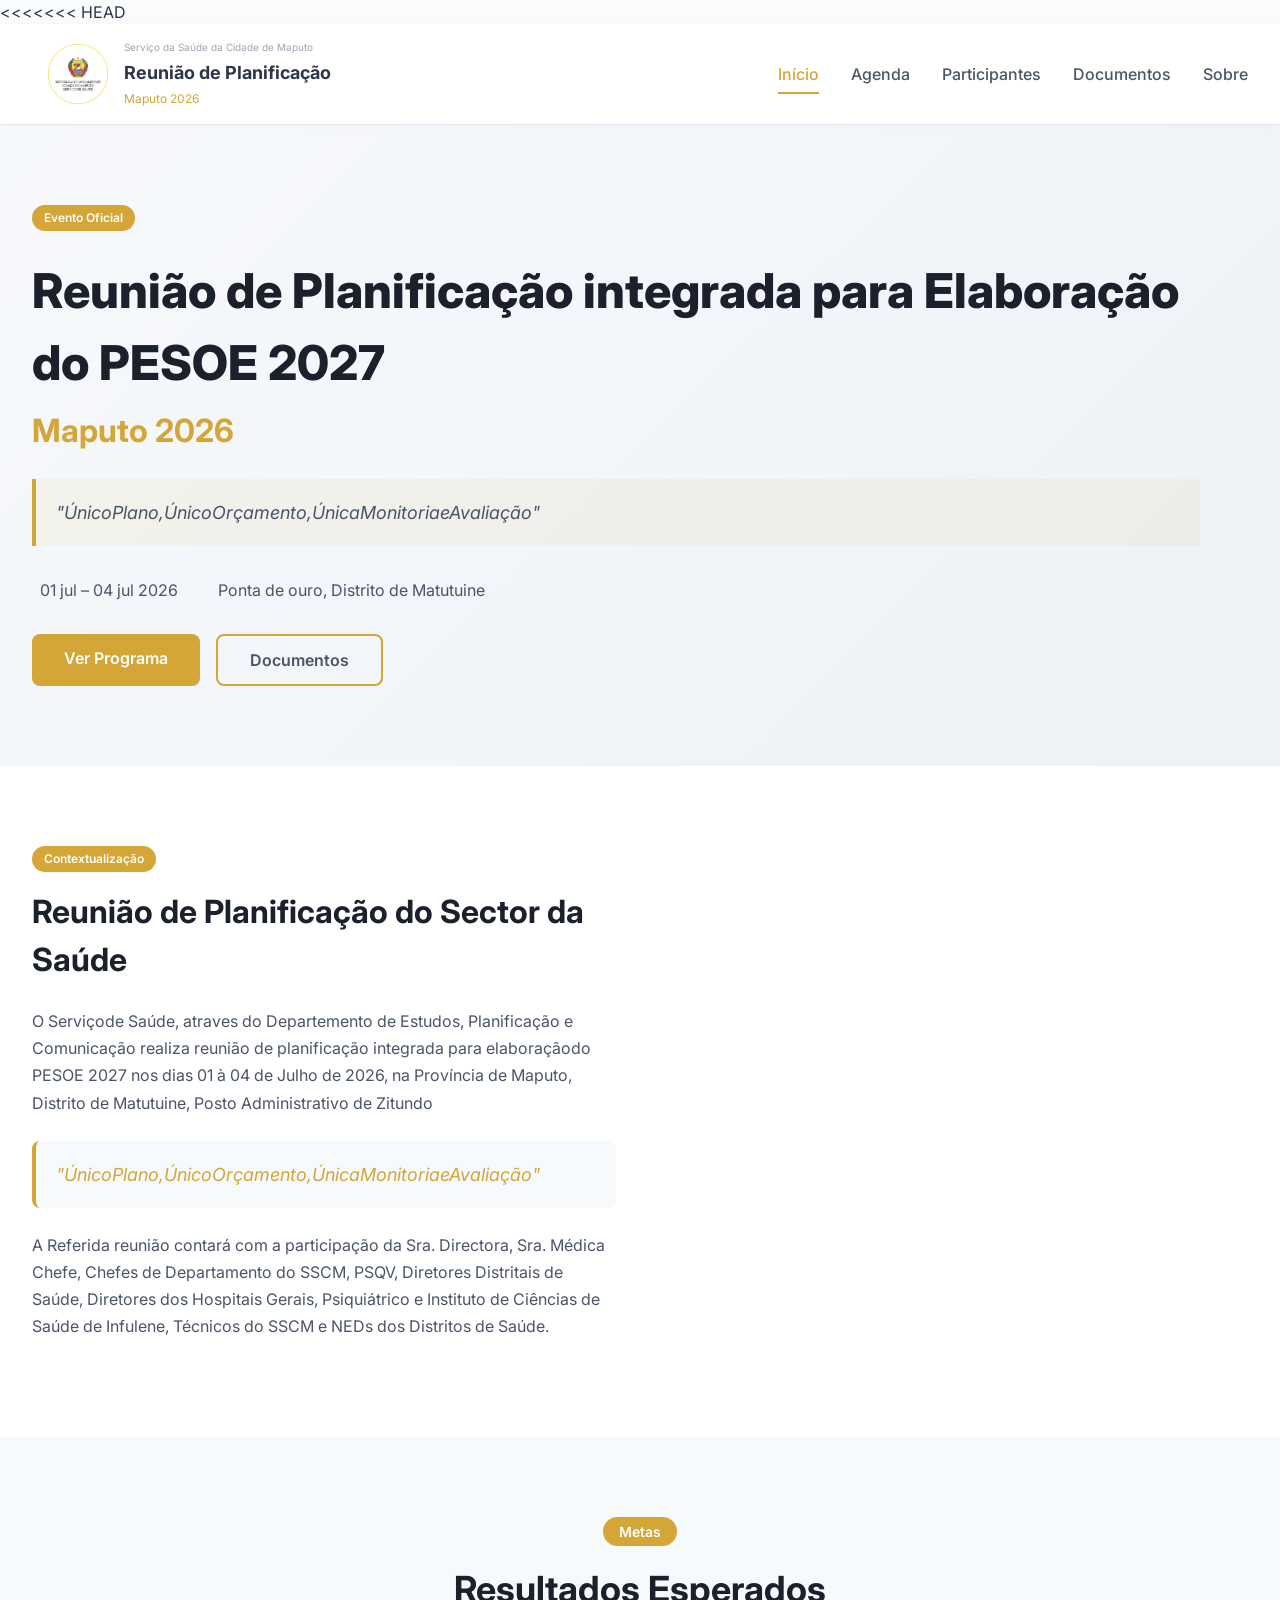
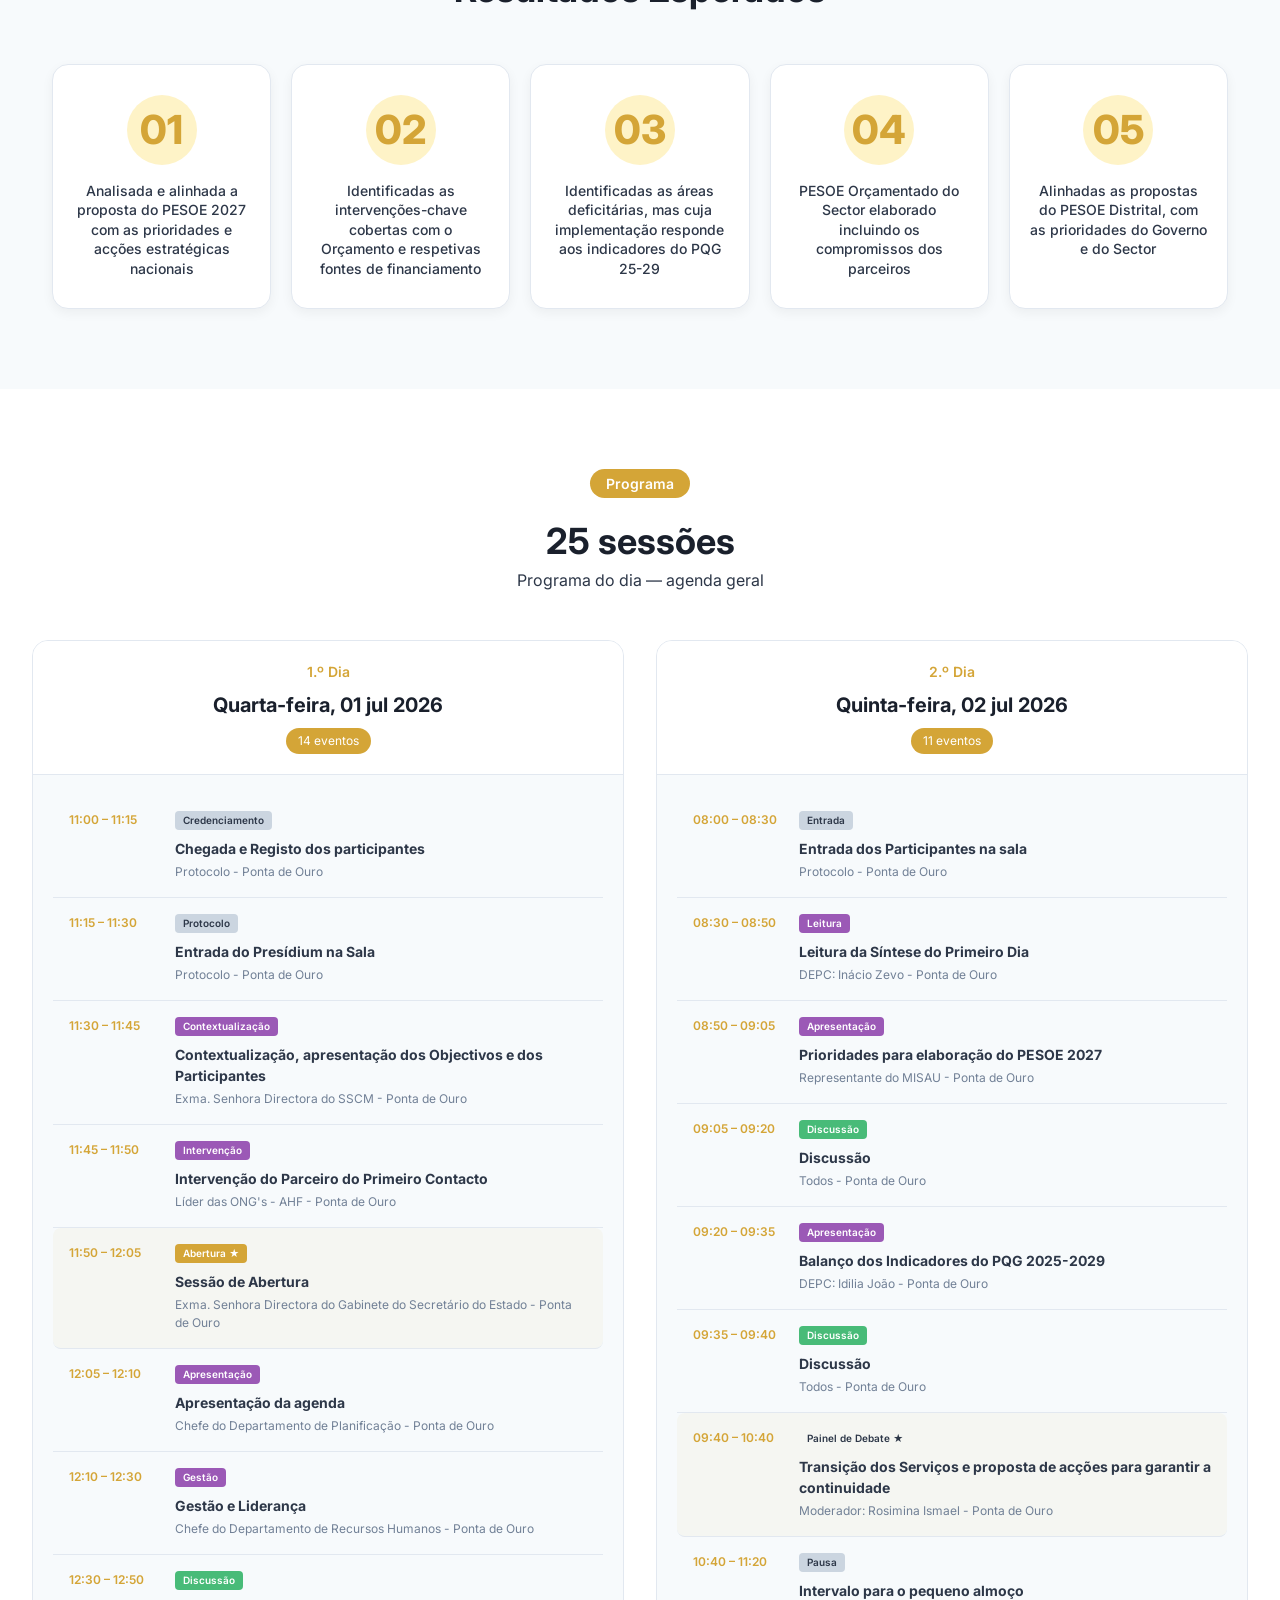
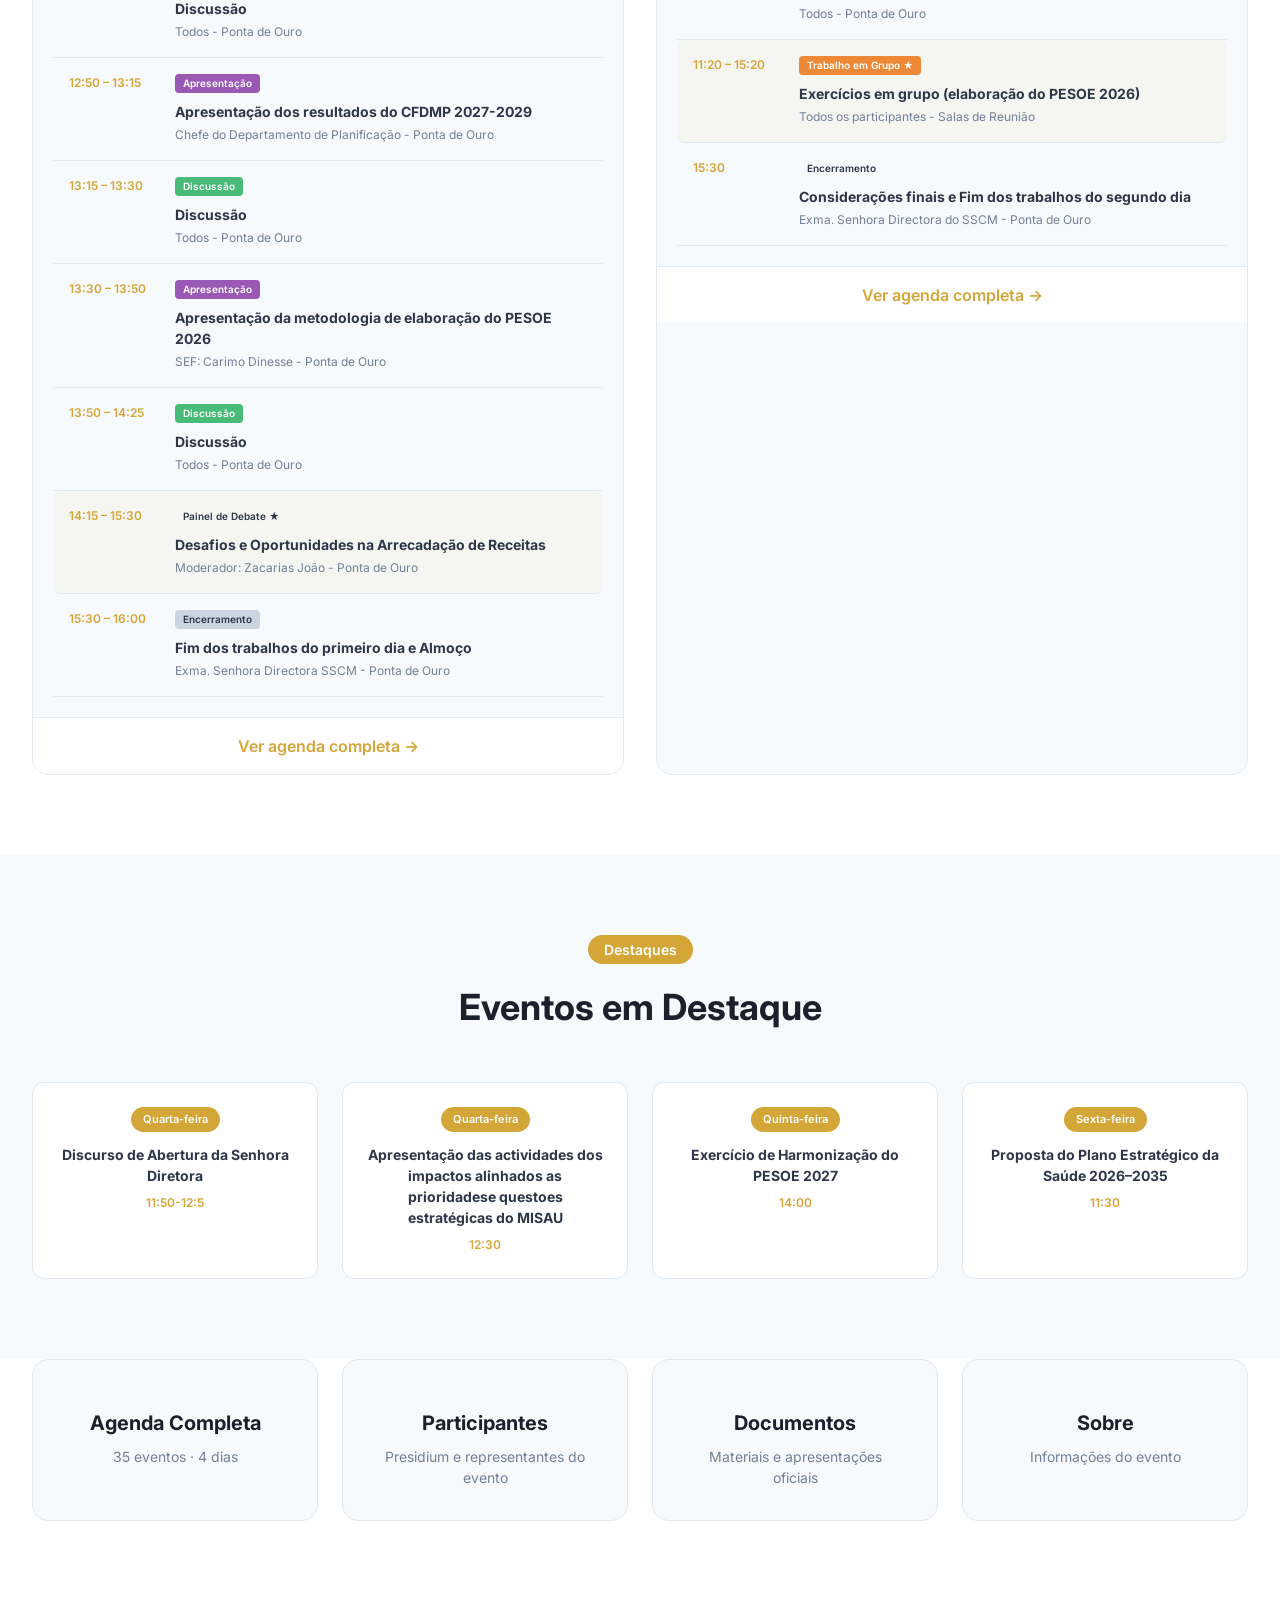
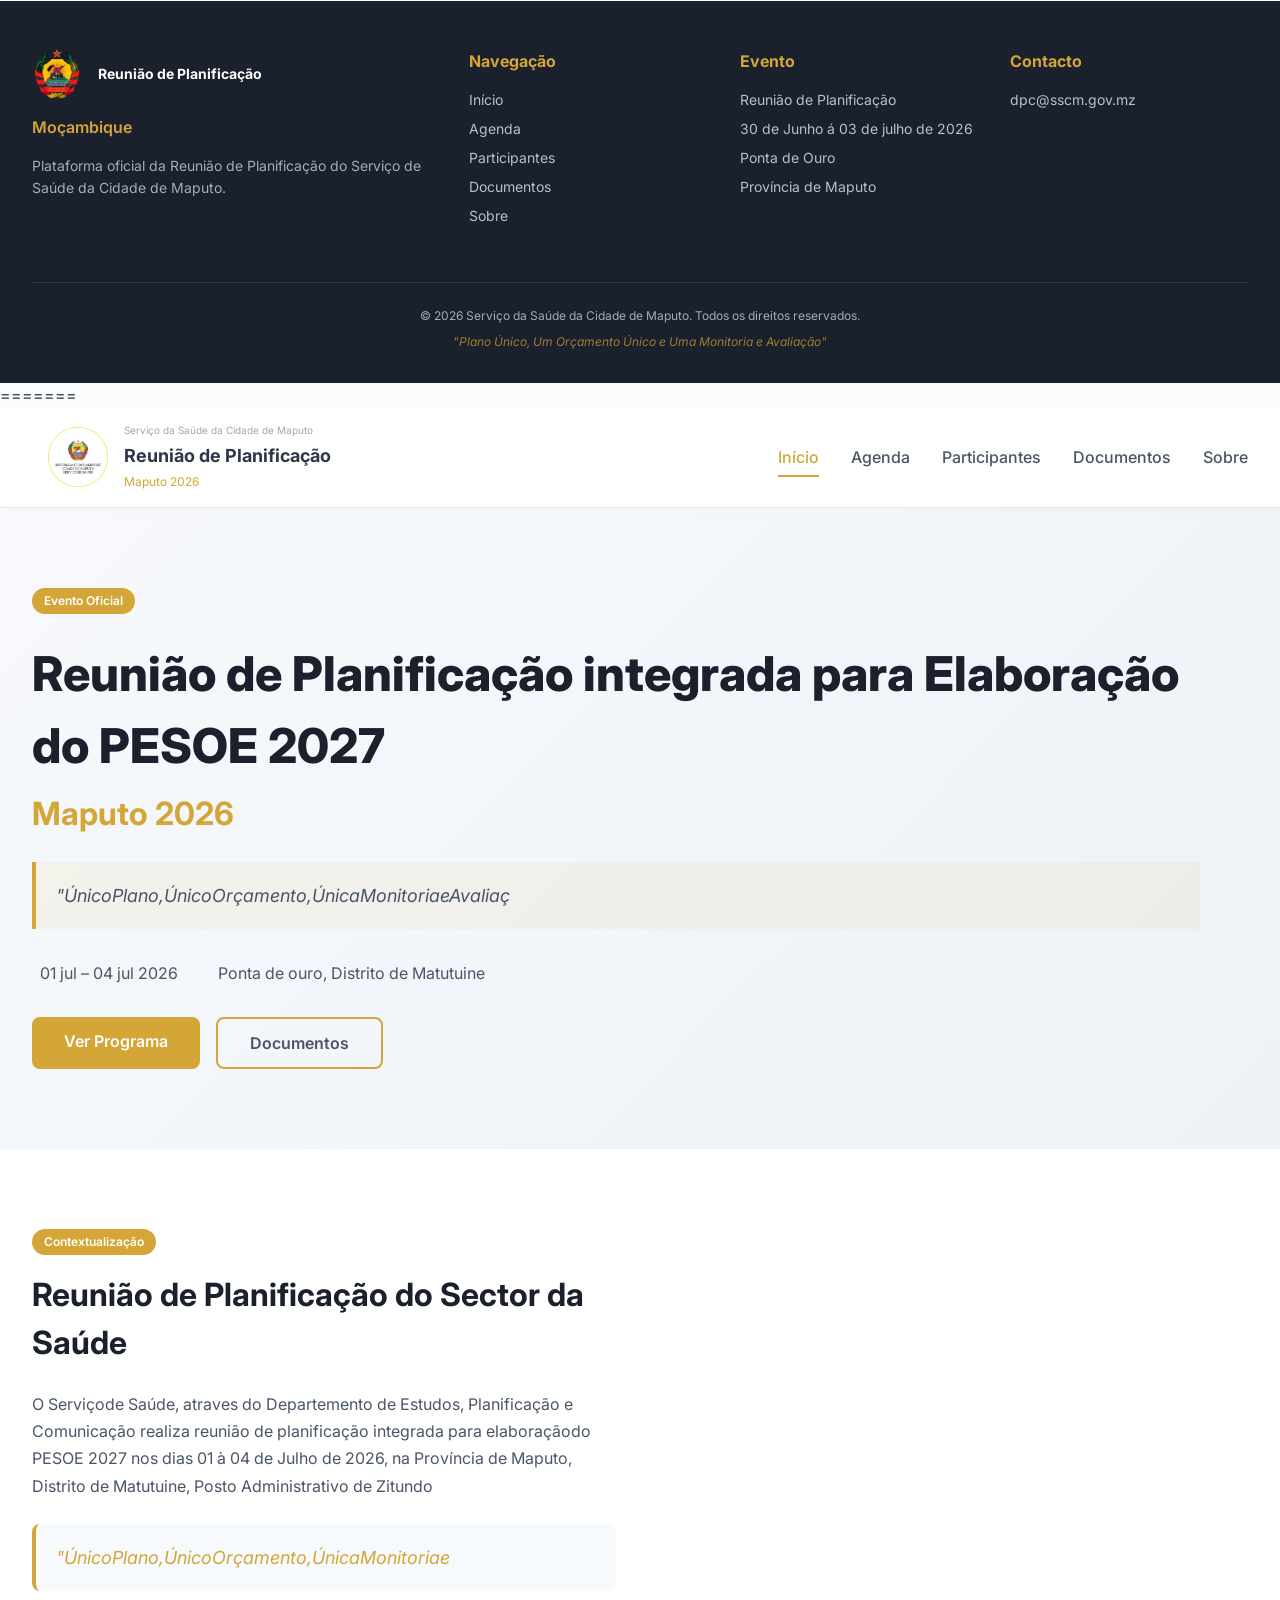
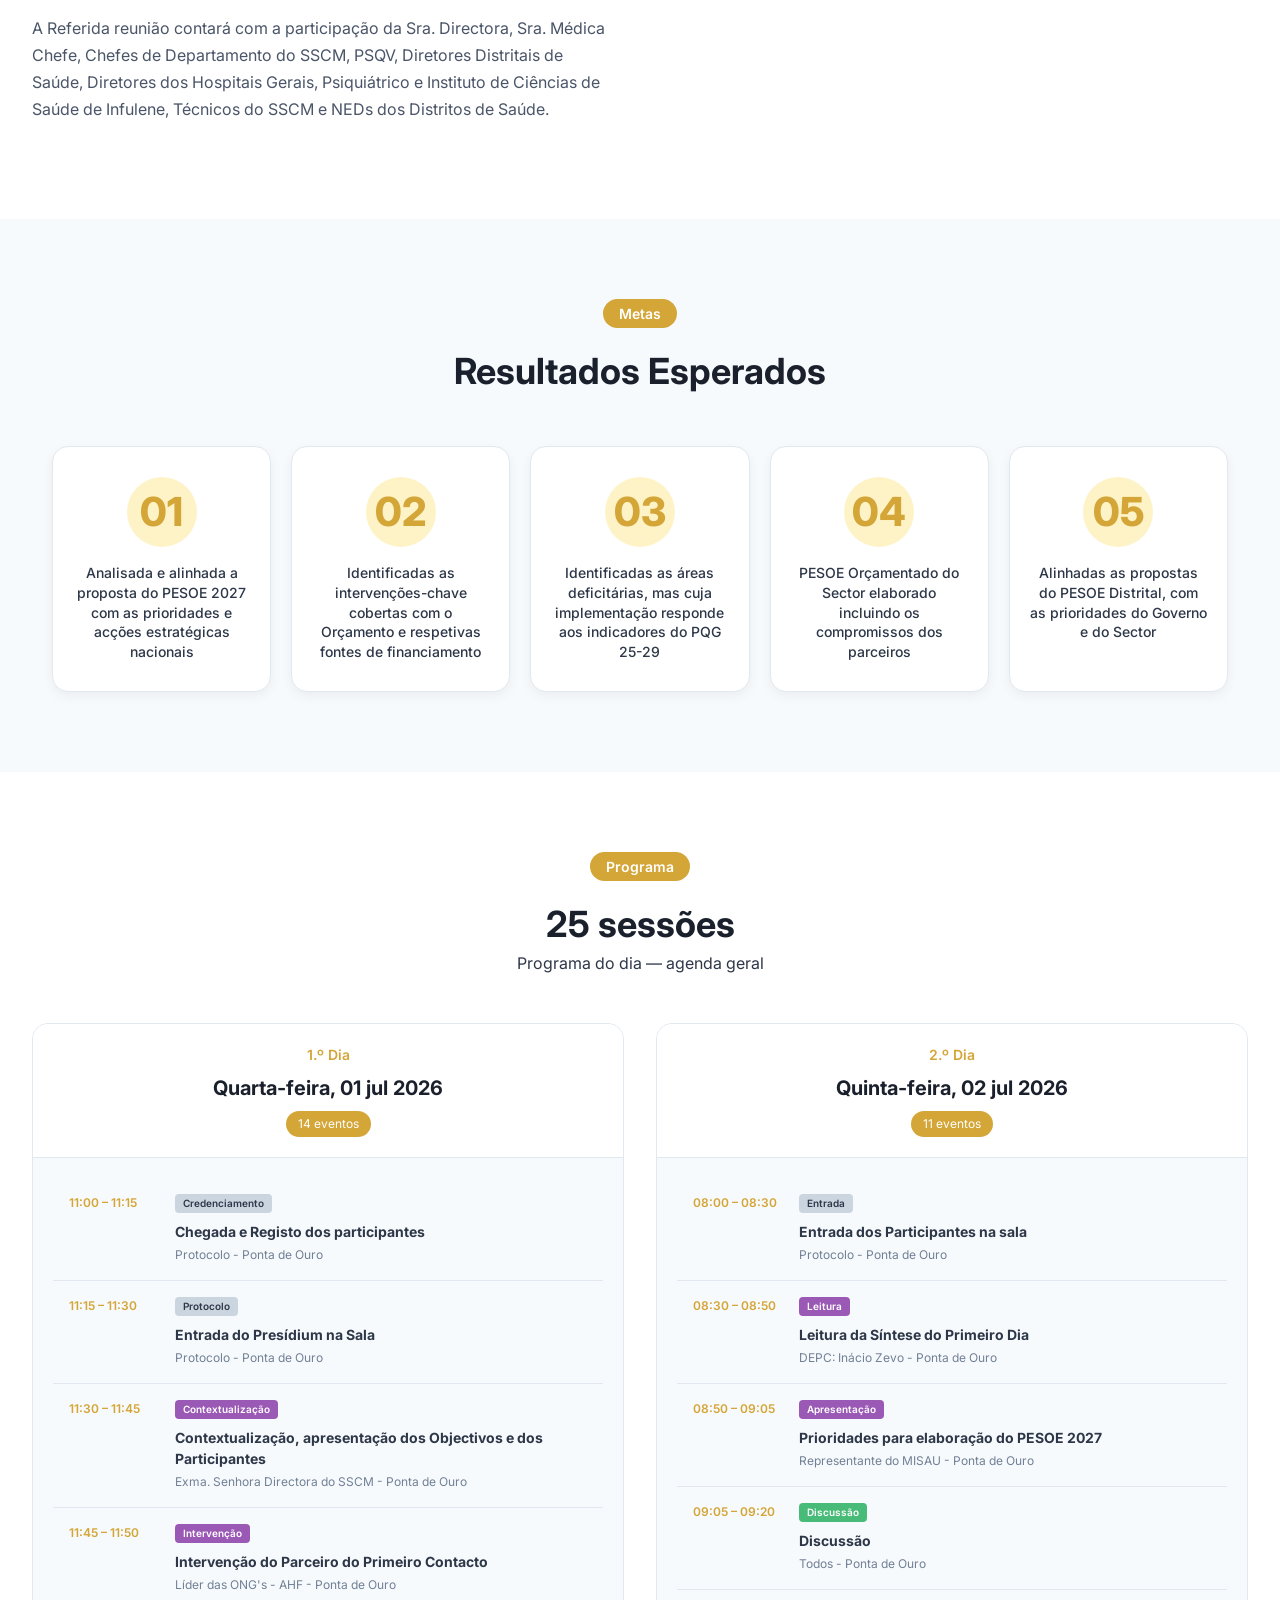
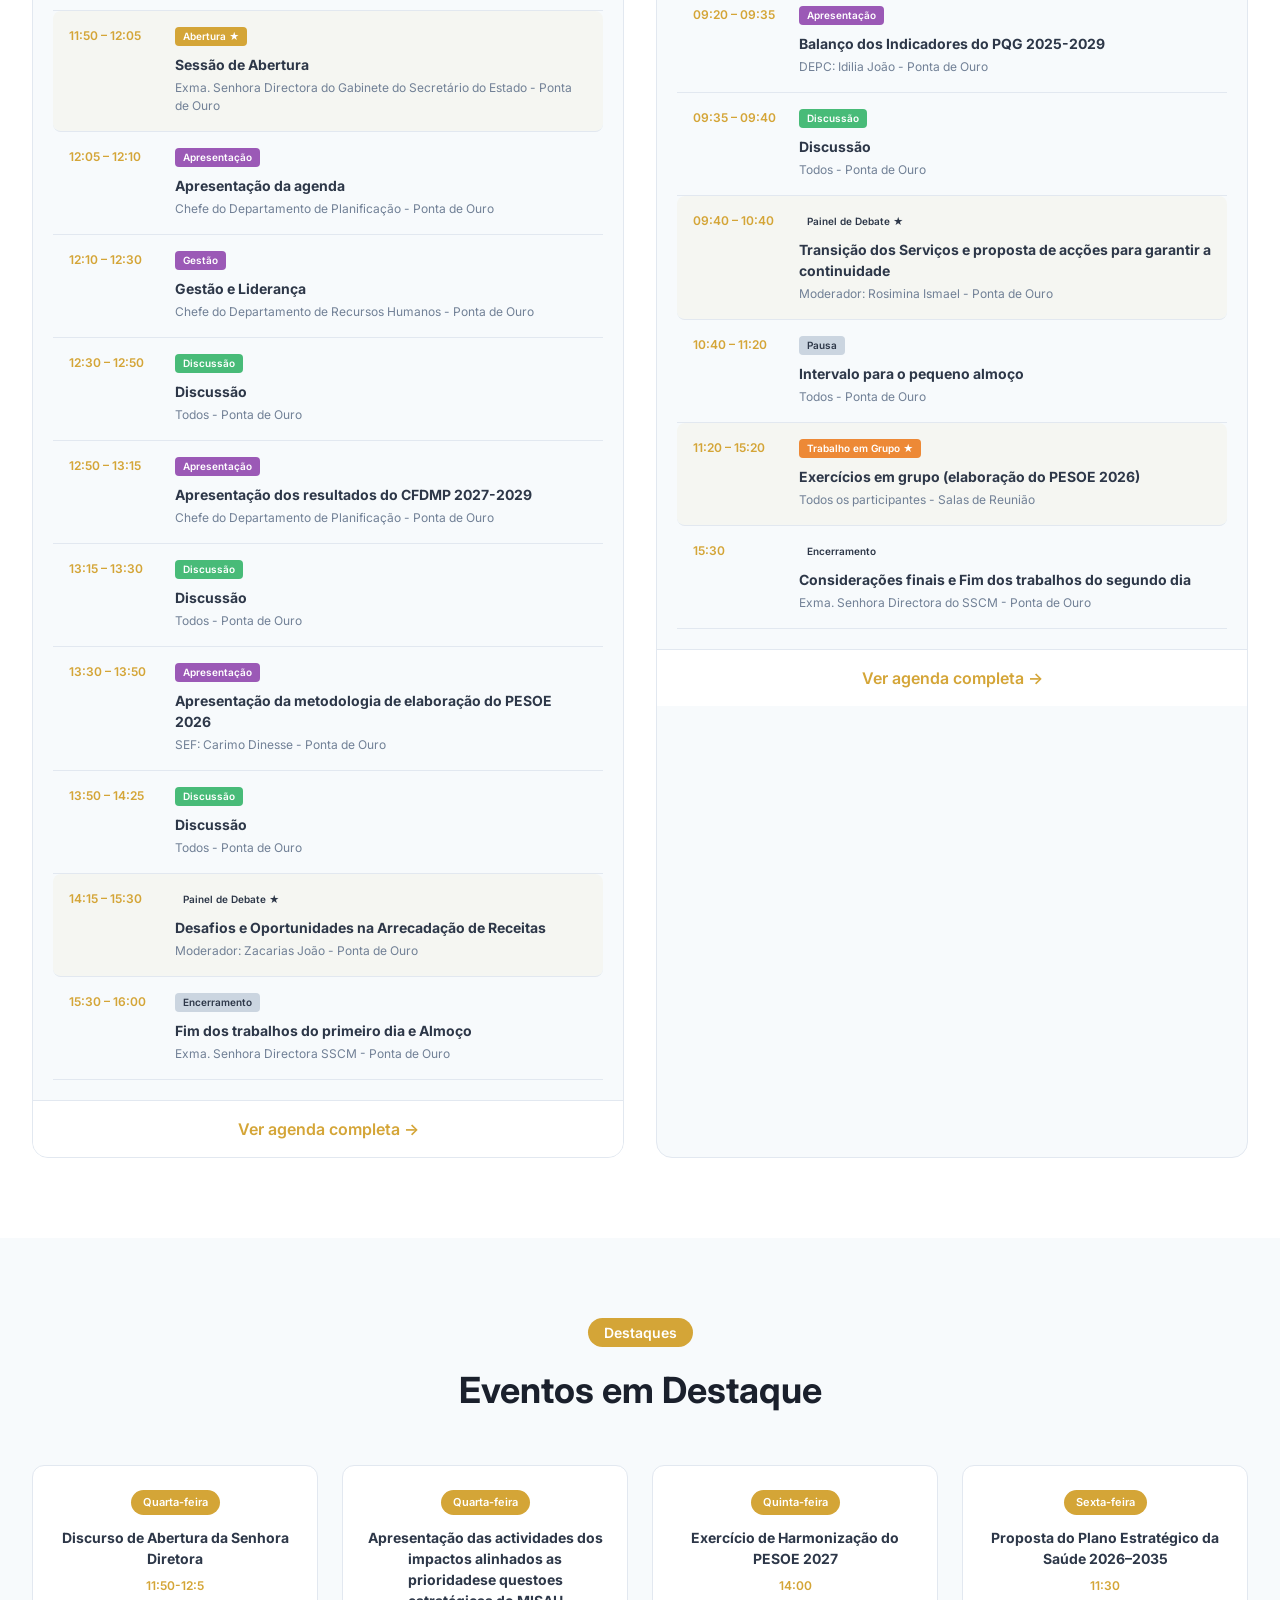
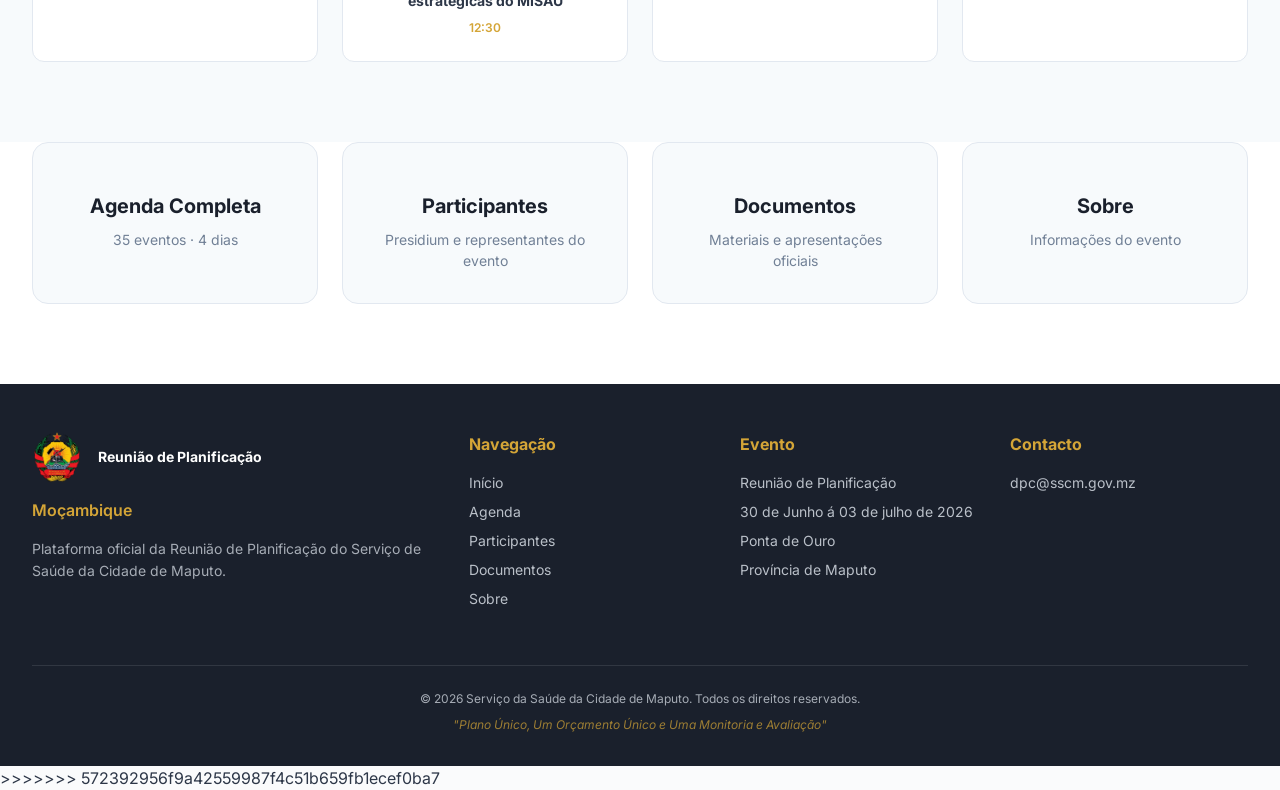
==== commit 5c263cdc: "Resolver conflitos" ====
--- a/index.html
+++ b/index.html
@@ -1,3 +1,4 @@
+<<<<<<< HEAD
 <!DOCTYPE html>
 <html lang="pt-MZ">
 <head>
@@ -457,4 +458,466 @@
 
     <script src="script.js"></script>
 </body>
-</html>+</html>
+=======
+<!DOCTYPE html>
+<html lang="pt-MZ">
+<head>
+   
+    <meta charset="UTF-8">
+    <meta name="viewport" content="width=device-width, initial-scale=1.0">
+    <title> Reunião  de Planificação </title>
+    <link rel="stylesheet" href="style.css">
+    <link href="https://fonts.googleapis.com/css2?family=Inter:wght@300;400;500;600;700;800&display=swap" rel="stylesheet">
+</head>
+<body>
+    <!-- Header -->
+    <header class="header">
+        <div class="container">
+            <div class="logo-area">
+                <div class="emblema">
+                    
+                </div>
+                <div class="logo-area">
+    <!-- Em vez do SVG, coloque sua imagem -->
+    <div class="emblema">
+        <img src="assets/images/logo.png" alt="Emblema da República de Moçambique" class="logo-img">
+    </div>
+    <div class="titulo-logo">
+        <span class="pequeno">Serviço da Saúde da Cidade de Maputo</span>
+        <h1>Reunião de Planificação</h1>
+        <span class="subtitulo"> Maputo 2026</span>
+    </div>
+</div>
+            </div>
+            <nav class="nav">
+                <button class="mobile-menu-btn" id="mobileMenuBtn">☰</button>
+                <ul class="nav-list" id="navList">
+                    <li><a href="index.html" class="active">Início</a></li>
+                    <li><a href="agenda.html">Agenda</a></li>
+                    <li><a href="participantes.html">Participantes</a></li>
+                    <li><a href="documentos.html">Documentos</a></li>
+                    <li><a href="sobre.html">Sobre</a></li>
+                </ul>
+            </nav>
+        </div>
+    </header>
+
+    <!-- Hero Section -->
+    <section class="hero">
+        <div class="container">
+            <div class="hero-content">
+                <div class="hero-texto">
+                    <span class="hero-tag">Evento Oficial</span>
+                    <h2>Reunião de Planificação  integrada para Elaboração  do PESOE 2027</h2>
+                    <h3>Maputo 2026</h3>
+                    <p class="lema">"Único Plano, Único Orçamento, Única Monitoria e Avaliação "</p>
+                    <div class="hero-info">
+                        <div class="info-item">
+                            <span class="info-icon"></span>
+                            <span>01 jul – 04 jul 2026</span>
+                        </div>
+                        <div class="info-item">
+                            <span class="info-icon"></span>
+                            <span>Ponta de ouro, Distrito de Matutuine</span>
+                        </div>
+                    </div>
+                    <div class="hero-botoes">
+                        <a href="agenda.html" class="btn btn-primary">Ver Programa</a>
+                        <a href="documentos.html" class="btn btn-secondary">Documentos</a>
+                    </div>
+                </div>
+            </div>
+        </div>
+    </section>
+
+    <!-- Contextualização -->
+    <section class="contexto">
+        <div class="container">
+            <div class="contexto-grid">
+                <div class="contexto-texto">
+                    <span class="section-tag">Contextualização</span>
+                    <h2>Reunião de Planificação do Sector da Saúde</h2>
+                    <p>O Serviçode Saúde, atraves do Departemento de Estudos, Planificação e Comunicação realiza reunião de planificação integrada para elaboraçãodo PESOE 2027 nos dias 01  à 04 de Julho de 2026, na Província de Maputo, Distrito de Matutuine, Posto Administrativo de Zitundo</p>
+                    <blockquote>"Único Plano, Único Orçamento, Única Monitoria e Avaliação"</blockquote>
+                    <p>A Referida reunião contará com a participação da Sra. Directora, Sra. Médica Chefe, Chefes de Departamento do SSCM, PSQV, Diretores Distritais de Saúde, Diretores dos Hospitais Gerais, Psiquiátrico e Instituto de Ciências de Saúde de Infulene, Técnicos do SSCM e NEDs dos Distritos de Saúde.</p>
+                </div>
+                
+            </div>
+        </div>
+    </section>
+
+    <!-- Resultados Esperados -->
+    <section class="resultados">
+    <div class="container">
+        <div class="section-header">
+            <span class="section-tag">Metas</span>
+            <h2>Resultados Esperados</h2>
+        </div>
+        <div class="resultados-grid">
+            <div class="resultado-card fade-up">
+                <div class="resultado-numero">01</div>
+                <h3>Analisada e alinhada a proposta do PESOE 2027 com as prioridades e acções estratégicas nacionais</h3>
+            </div>
+            <div class="resultado-card fade-up delay-1">
+                <div class="resultado-numero">02</div>
+                <h3>Identificadas as intervenções-chave cobertas com o Orçamento e respetivas fontes de financiamento</h3>
+            </div>
+            <div class="resultado-card fade-up delay-2">
+                <div class="resultado-numero">03</div>
+                <h3>Identificadas as áreas deficitárias, mas cuja implementação responde aos indicadores do PQG 25-29</h3>
+            </div>
+            <div class="resultado-card fade-up delay-3">
+                <div class="resultado-numero">04</div>
+                <h3>PESOE Orçamentado do Sector elaborado incluindo os compromissos dos parceiros</h3>
+            </div>
+            <div class="resultado-card fade-up delay-4">
+                <div class="resultado-numero">05</div>
+                <h3>Alinhadas as propostas do PESOE Distrital, com as prioridades do Governo e do Sector</h3>
+            </div>
+        </div>
+    </div>
+</section>
+
+    <!-- Programa Resumo -->
+   <section class="programa-resumo">
+    <div class="container">
+        <div class="section-header">
+            <span class="section-tag">Programa</span>
+            <h2>25 sessões</h2>
+            <p>Programa do dia — agenda geral</p>
+        </div>
+        <div class="dias-programa">
+            <!-- DIA 1 - 30 de Junho -->
+            <div class="dia-card">
+                <div class="dia-header">
+                    <span class="dia-semana">1.º Dia</span>
+                    <span class="dia-data">Quarta-feira, 01 jul 2026</span>
+                    <span class="dia-eventos">14 eventos</span>
+                </div>
+                <div class="eventos-lista">
+                    <div class="evento-item">
+                        <time>11:00 – 11:15</time>
+                        <div class="evento-info">
+                            <span class="evento-tipo logistica">Credenciamento</span>
+                            <h4>Chegada e Registo dos participantes</h4>
+                            <p>Protocolo - Ponta de Ouro</p>
+                        </div>
+                    </div>
+                    <div class="evento-item">
+                        <time>11:15 – 11:30</time>
+                        <div class="evento-info">
+                            <span class="evento-tipo logistica">Protocolo</span>
+                            <h4>Entrada do Presídium na Sala</h4>
+                            <p>Protocolo - Ponta de Ouro</p>
+                        </div>
+                    </div>
+                    <div class="evento-item">
+                        <time>11:30 – 11:45</time>
+                        <div class="evento-info">
+                            <span class="evento-tipo plenaria">Contextualização</span>
+                            <h4>Contextualização, apresentação dos Objectivos e dos Participantes</h4>
+                            <p>Exma. Senhora Directora do SSCM - Ponta de Ouro</p>
+                        </div>
+                    </div>
+                    <div class="evento-item">
+                        <time>11:45 – 11:50</time>
+                        <div class="evento-info">
+                            <span class="evento-tipo plenaria">Intervenção</span>
+                            <h4>Intervenção do Parceiro do Primeiro Contacto</h4>
+                            <p>Líder das ONG's - AHF - Ponta de Ouro</p>
+                        </div>
+                    </div>
+                    <div class="evento-item destaque">
+                        <time>11:50 – 12:05</time>
+                        <div class="evento-info">
+                            <span class="evento-tipo abertura">Abertura ★</span>
+                            <h4>Sessão de Abertura</h4>
+                            <p>Exma. Senhora Directora do Gabinete do Secretário do Estado - Ponta de Ouro</p>
+                        </div>
+                    </div>
+                    <div class="evento-item">
+                        <time>12:05 – 12:10</time>
+                        <div class="evento-info">
+                            <span class="evento-tipo plenaria">Apresentação</span>
+                            <h4>Apresentação da agenda</h4>
+                            <p>Chefe do Departamento de Planificação - Ponta de Ouro</p>
+                        </div>
+                    </div>
+                    <div class="evento-item">
+                        <time>12:10 – 12:30</time>
+                        <div class="evento-info">
+                            <span class="evento-tipo plenaria">Gestão</span>
+                            <h4>Gestão e Liderança</h4>
+                            <p>Chefe do Departamento de Recursos Humanos - Ponta de Ouro</p>
+                        </div>
+                    </div>
+                    <div class="evento-item">
+                        <time>12:30 – 12:50</time>
+                        <div class="evento-info">
+                            <span class="evento-tipo discussao">Discussão</span>
+                            <h4>Discussão</h4>
+                            <p>Todos - Ponta de Ouro</p>
+                        </div>
+                    </div>
+                    <div class="evento-item">
+                        <time>12:50 – 13:15</time>
+                        <div class="evento-info">
+                            <span class="evento-tipo plenaria">Apresentação</span>
+                            <h4>Apresentação dos resultados do CFDMP 2027-2029</h4>
+                            <p>Chefe do Departamento de Planificação - Ponta de Ouro</p>
+                        </div>
+                    </div>
+                    <div class="evento-item">
+                        <time>13:15 – 13:30</time>
+                        <div class="evento-info">
+                            <span class="evento-tipo discussao">Discussão</span>
+                            <h4>Discussão</h4>
+                            <p>Todos - Ponta de Ouro</p>
+                        </div>
+                    </div>
+                    <div class="evento-item">
+                        <time>13:30 – 13:50</time>
+                        <div class="evento-info">
+                            <span class="evento-tipo plenaria">Apresentação</span>
+                            <h4>Apresentação da metodologia de elaboração do PESOE 2026</h4>
+                            <p>SEF: Carimo Dinesse - Ponta de Ouro</p>
+                        </div>
+                    </div>
+                    <div class="evento-item">
+                        <time>13:50 – 14:25</time>
+                        <div class="evento-info">
+                            <span class="evento-tipo discussao">Discussão</span>
+                            <h4>Discussão</h4>
+                            <p>Todos - Ponta de Ouro</p>
+                        </div>
+                    </div>
+                    <div class="evento-item destaque">
+                        <time>14:15 – 15:30</time>
+                        <div class="evento-info">
+                            <span class="evento-tipo debate">Painel de Debate ★</span>
+                            <h4>Desafios e Oportunidades na Arrecadação de Receitas</h4>
+                            <p>Moderador: Zacarias João - Ponta de Ouro</p>
+                        </div>
+                    </div>
+                    <div class="evento-item">
+                        <time>15:30 – 16:00</time>
+                        <div class="evento-info">
+                            <span class="evento-tipo logistica">Encerramento</span>
+                            <h4>Fim dos trabalhos do primeiro dia e Almoço</h4>
+                            <p>Exma. Senhora Directora SSCM - Ponta de Ouro</p>
+                        </div>
+                    </div>
+                </div>
+                <a href="agenda.html" class="ver-todos">Ver agenda completa →</a>
+            </div>
+
+            <!-- DIA 2 - 01 de Julho -->
+            <div class="dia-card">
+                <div class="dia-header">
+                    <span class="dia-semana">2.º Dia</span>
+                    <span class="dia-data">Quinta-feira, 02 jul 2026</span>
+                    <span class="dia-eventos">11 eventos</span>
+                </div>
+                <div class="eventos-lista">
+                    <div class="evento-item">
+                        <time>08:00 – 08:30</time>
+                        <div class="evento-info">
+                            <span class="evento-tipo logistica">Entrada</span>
+                            <h4>Entrada dos Participantes na sala</h4>
+                            <p>Protocolo - Ponta de Ouro</p>
+                        </div>
+                    </div>
+                    <div class="evento-item">
+                        <time>08:30 – 08:50</time>
+                        <div class="evento-info">
+                            <span class="evento-tipo plenaria">Leitura</span>
+                            <h4>Leitura da Síntese do Primeiro Dia</h4>
+                            <p>DEPC: Inácio Zevo - Ponta de Ouro</p>
+                        </div>
+                    </div>
+                    <div class="evento-item">
+                        <time>08:50 – 09:05</time>
+                        <div class="evento-info">
+                            <span class="evento-tipo plenaria">Apresentação</span>
+                            <h4>Prioridades para elaboração do PESOE 2027</h4>
+                            <p>Representante do MISAU - Ponta de Ouro</p>
+                        </div>
+                    </div>
+                    <div class="evento-item">
+                        <time>09:05 – 09:20</time>
+                        <div class="evento-info">
+                            <span class="evento-tipo discussao">Discussão</span>
+                            <h4>Discussão</h4>
+                            <p>Todos - Ponta de Ouro</p>
+                        </div>
+                    </div>
+                    <div class="evento-item">
+                        <time>09:20 – 09:35</time>
+                        <div class="evento-info">
+                            <span class="evento-tipo plenaria">Apresentação</span>
+                            <h4>Balanço dos Indicadores do PQG 2025-2029</h4>
+                            <p>DEPC: Idilia João - Ponta de Ouro</p>
+                        </div>
+                    </div>
+                    <div class="evento-item">
+                        <time>09:35 – 09:40</time>
+                        <div class="evento-info">
+                            <span class="evento-tipo discussao">Discussão</span>
+                            <h4>Discussão</h4>
+                            <p>Todos - Ponta de Ouro</p>
+                        </div>
+                    </div>
+                    <div class="evento-item destaque">
+                        <time>09:40 – 10:40</time>
+                        <div class="evento-info">
+                            <span class="evento-tipo debate">Painel de Debate ★</span>
+                            <h4>Transição dos Serviços e proposta de acções para garantir a continuidade</h4>
+                            <p>Moderador: Rosimina Ismael - Ponta de Ouro</p>
+                        </div>
+                    </div>
+                    <div class="evento-item">
+                        <time>10:40 – 11:20</time>
+                        <div class="evento-info">
+                            <span class="evento-tipo logistica">Pausa</span>
+                            <h4>Intervalo para o pequeno almoço</h4>
+                            <p>Todos - Ponta de Ouro</p>
+                        </div>
+                    </div>
+                    <div class="evento-item destaque">
+                        <time>11:20 – 15:20</time>
+                        <div class="evento-info">
+                            <span class="evento-tipo grupo">Trabalho em Grupo ★</span>
+                            <h4>Exercícios em grupo (elaboração do PESOE 2026)</h4>
+                            <p>Todos os participantes - Salas de Reunião</p>
+                        </div>
+                    </div>
+                    <div class="evento-item">
+                        <time>15:30</time>
+                        <div class="evento-info">
+                            <span class="evento-tipo encerramento">Encerramento</span>
+                            <h4>Considerações finais e Fim dos trabalhos do segundo dia</h4>
+                            <p>Exma. Senhora Directora do SSCM - Ponta de Ouro</p>
+                        </div>
+                    </div>
+                </div>
+                <a href="agenda.html" class="ver-todos">Ver agenda completa →</a>
+            </div>
+        </div>
+    </div>
+</section>
+    <!-- Eventos em Destaque -->
+    <section class="destaques">
+        <div class="container">
+            <div class="section-header">
+                <span class="section-tag">Destaques</span>
+                <h2>Eventos em Destaque</h2>
+            </div>
+            <div class="destaques-grid">
+                <div class="destaque-card">
+                    <span class="destaque-dia">Quarta-feira</span>
+                    <h4>Discurso de Abertura da Senhora Diretora </h4>
+                    <time>11:50-12:5</time>
+                </div>
+                <div class="destaque-card">
+                    <span class="destaque-dia">Quarta-feira</span>
+                    <h4>Apresentação das actividades dos impactos alinhados as prioridadese questoes estratégicas do MISAU  </h4>
+                    <time>12:30</time>
+                </div>
+                <div class="destaque-card">
+                    <span class="destaque-dia">Quinta-feira</span>
+                    <h4>Exercício de Harmonização do PESOE 2027</h4>
+                    <time>14:00</time>
+                </div>
+               
+                <div class="destaque-card">
+                    <span class="destaque-dia">Sexta-feira</span>
+                    <h4>Proposta do Plano Estratégico da Saúde 2026–2035</h4>
+                    <time>11:30</time>
+                </div>
+            </div>
+        </div>
+    </section>
+
+    <!-- Acesso Rápido -->
+    <section class="acesso-rapido">
+        <div class="container">
+            <div class="acesso-grid">
+                <a href="agenda.html" class="acesso-card">
+                    <span class="acesso-icon"></span>
+                    <h3>Agenda Completa</h3>
+                    <p>35 eventos · 4 dias</p>
+                </a>
+                <a href="participantes.html" class="acesso-card">
+                    <span class="acesso-icon"></span>
+                    <h3>Participantes</h3>
+                    <p>Presidium e representantes do evento</p>
+                </a>
+                <a href="documentos.html" class="acesso-card">
+                    <span class="acesso-icon"></span>
+                    <h3>Documentos</h3>
+                    <p>Materiais e apresentações oficiais</p>
+                </a>
+                <a href="sobre.html" class="acesso-card">
+                    <span class="acesso-icon"></span>
+                    <h3>Sobre</h3>
+                    <p>Informações do evento</p>
+                </a>
+            </div>
+        </div>
+    </section>
+
+    <!-- Footer -->
+    <footer class="footer">
+    <div class="container">
+        <div class="footer-content">
+            <div class="footer-info">
+                <div class="footer-logo">
+                    <!-- Apenas sua imagem, sem o SVG -->
+                    <img src="assets/images/logos.png" alt="Emblema da República de Moçambique" class="logo-footer">
+                    <div>
+                      <h3>Reunião de Planificação</h3>
+                    </div>
+                </div>
+                <p class="footer-pais">Moçambique</p>
+                <p class="footer-desc">Plataforma oficial da  Reunião de Planificação do Serviço de Saúde da Cidade de Maputo.</p>
+            </div>
+            <div class="footer-links">
+                <div>
+                    <h4>Navegação</h4>
+                    <ul>
+                        <li><a href="index.html">Início</a></li>
+                        <li><a href="agenda.html">Agenda</a></li>
+                        <li><a href="participantes.html">Participantes</a></li>
+                        <li><a href="documentos.html">Documentos</a></li>
+                        <li><a href="sobre.html">Sobre</a></li>
+                    </ul>
+                </div>
+                <div>
+                    <h4>Evento</h4>
+                    <ul>
+                        <li>Reunião de Planificação</li>
+                        <li>30 de Junho á 03 de julho de  2026</li>
+                        <li>Ponta de Ouro</li>
+                        <li>Província de Maputo</li>
+                    </ul>
+                </div>
+                <div>
+                    <h4>Contacto</h4>
+                    <ul>
+                        <li><a href="mailto:dci@misau.gov.mz">dpc@sscm.gov.mz</a></li>
+                    </ul>
+                </div>
+            </div>
+        </div>
+        <div class="footer-bottom">
+            <p>© 2026 Serviço da Saúde da Cidade  de Maputo. Todos os direitos reservados.</p>
+            <p class="lema-footer">"Plano Único, Um Orçamento Único e Uma Monitoria e Avaliação"</p>
+        </div>
+    </div>
+</footer>
+
+    <script src="script.js"></script>
+</body>
+</html>
+>>>>>>> 572392956f9a42559987f4c51b659fb1ecef0ba7
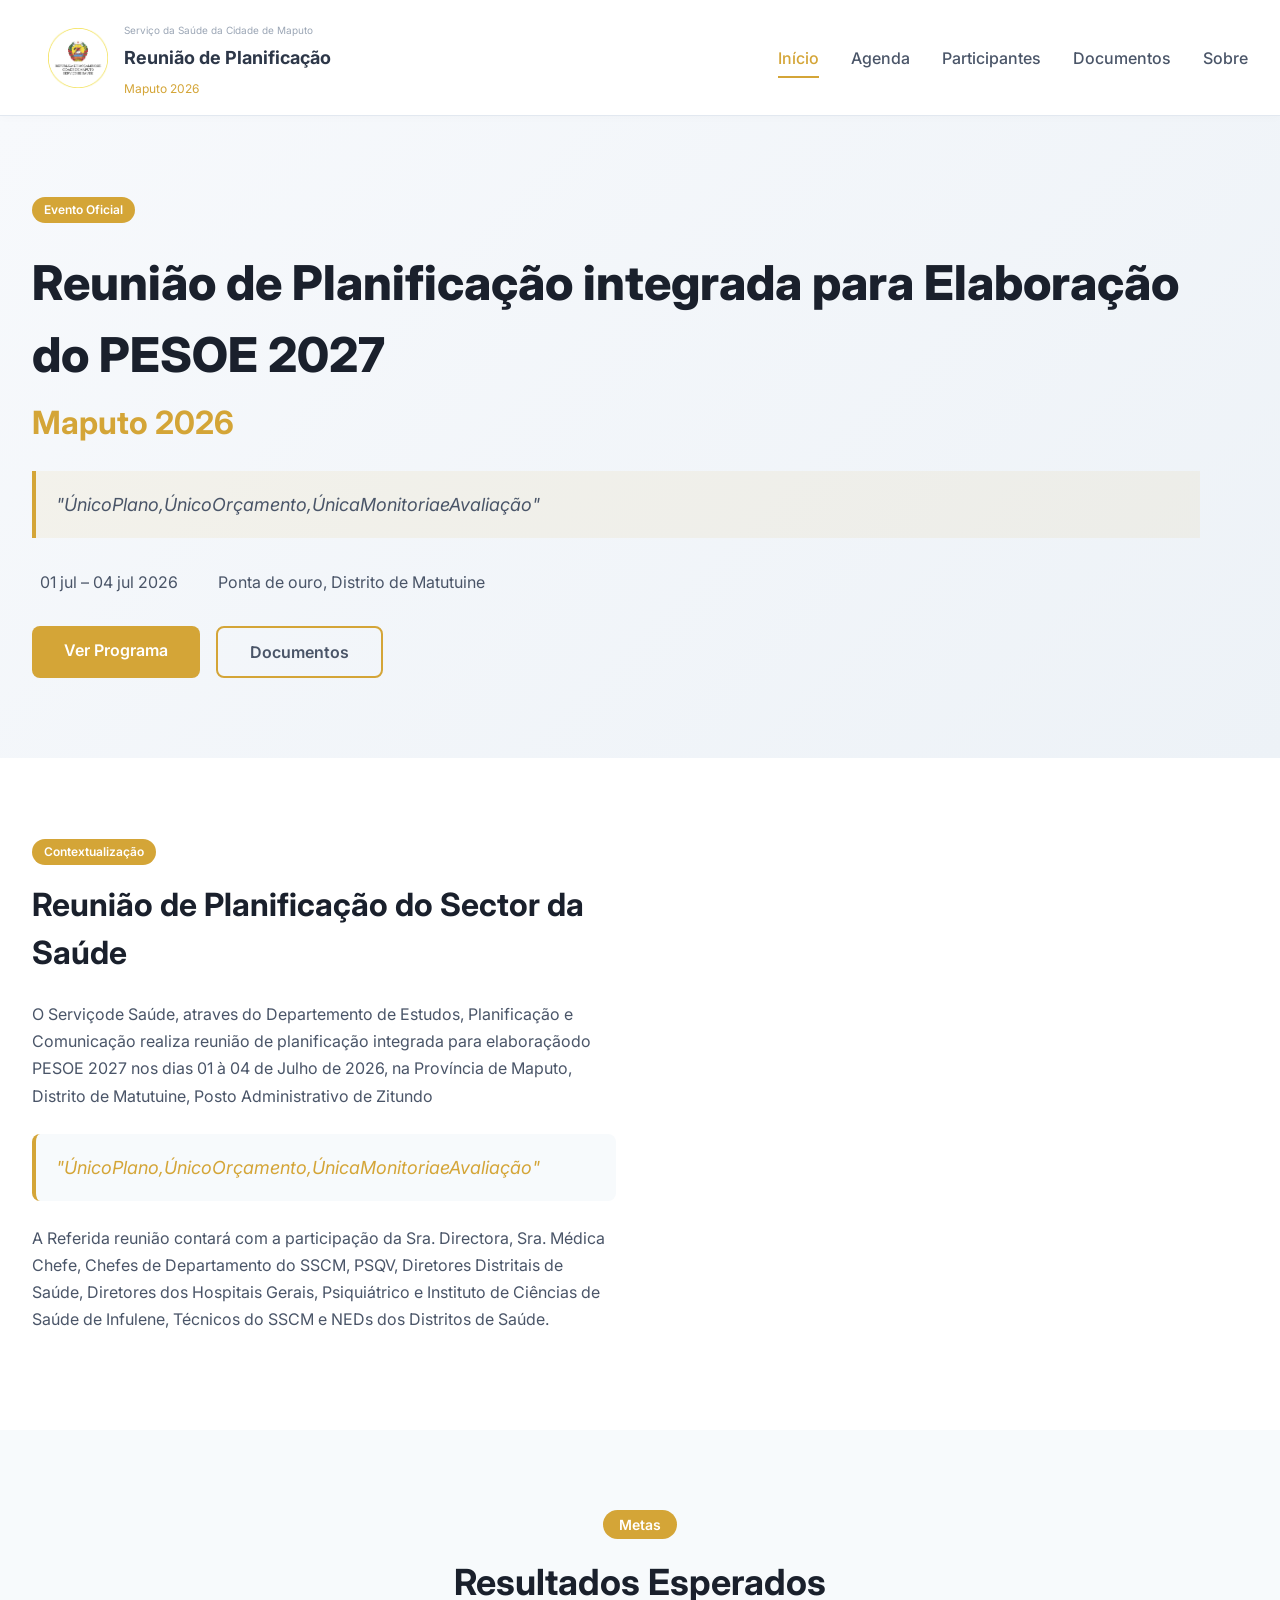
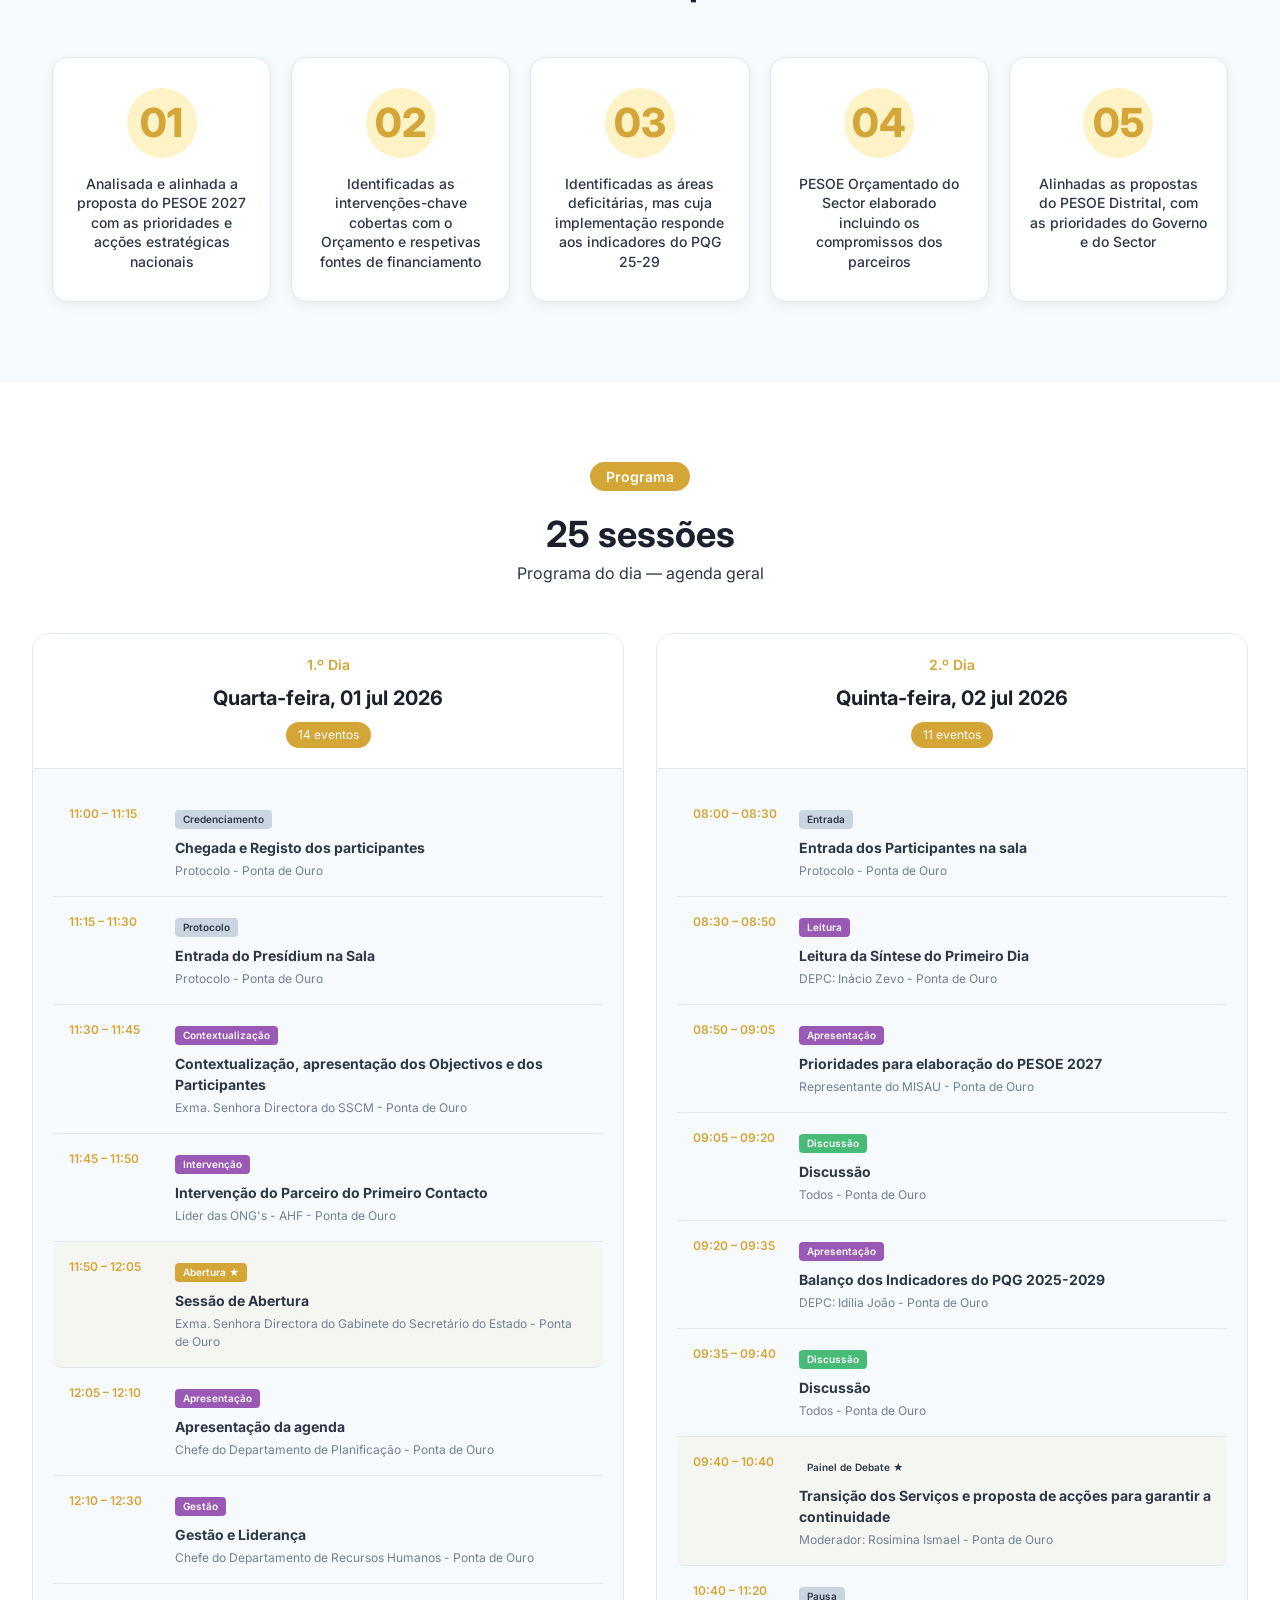
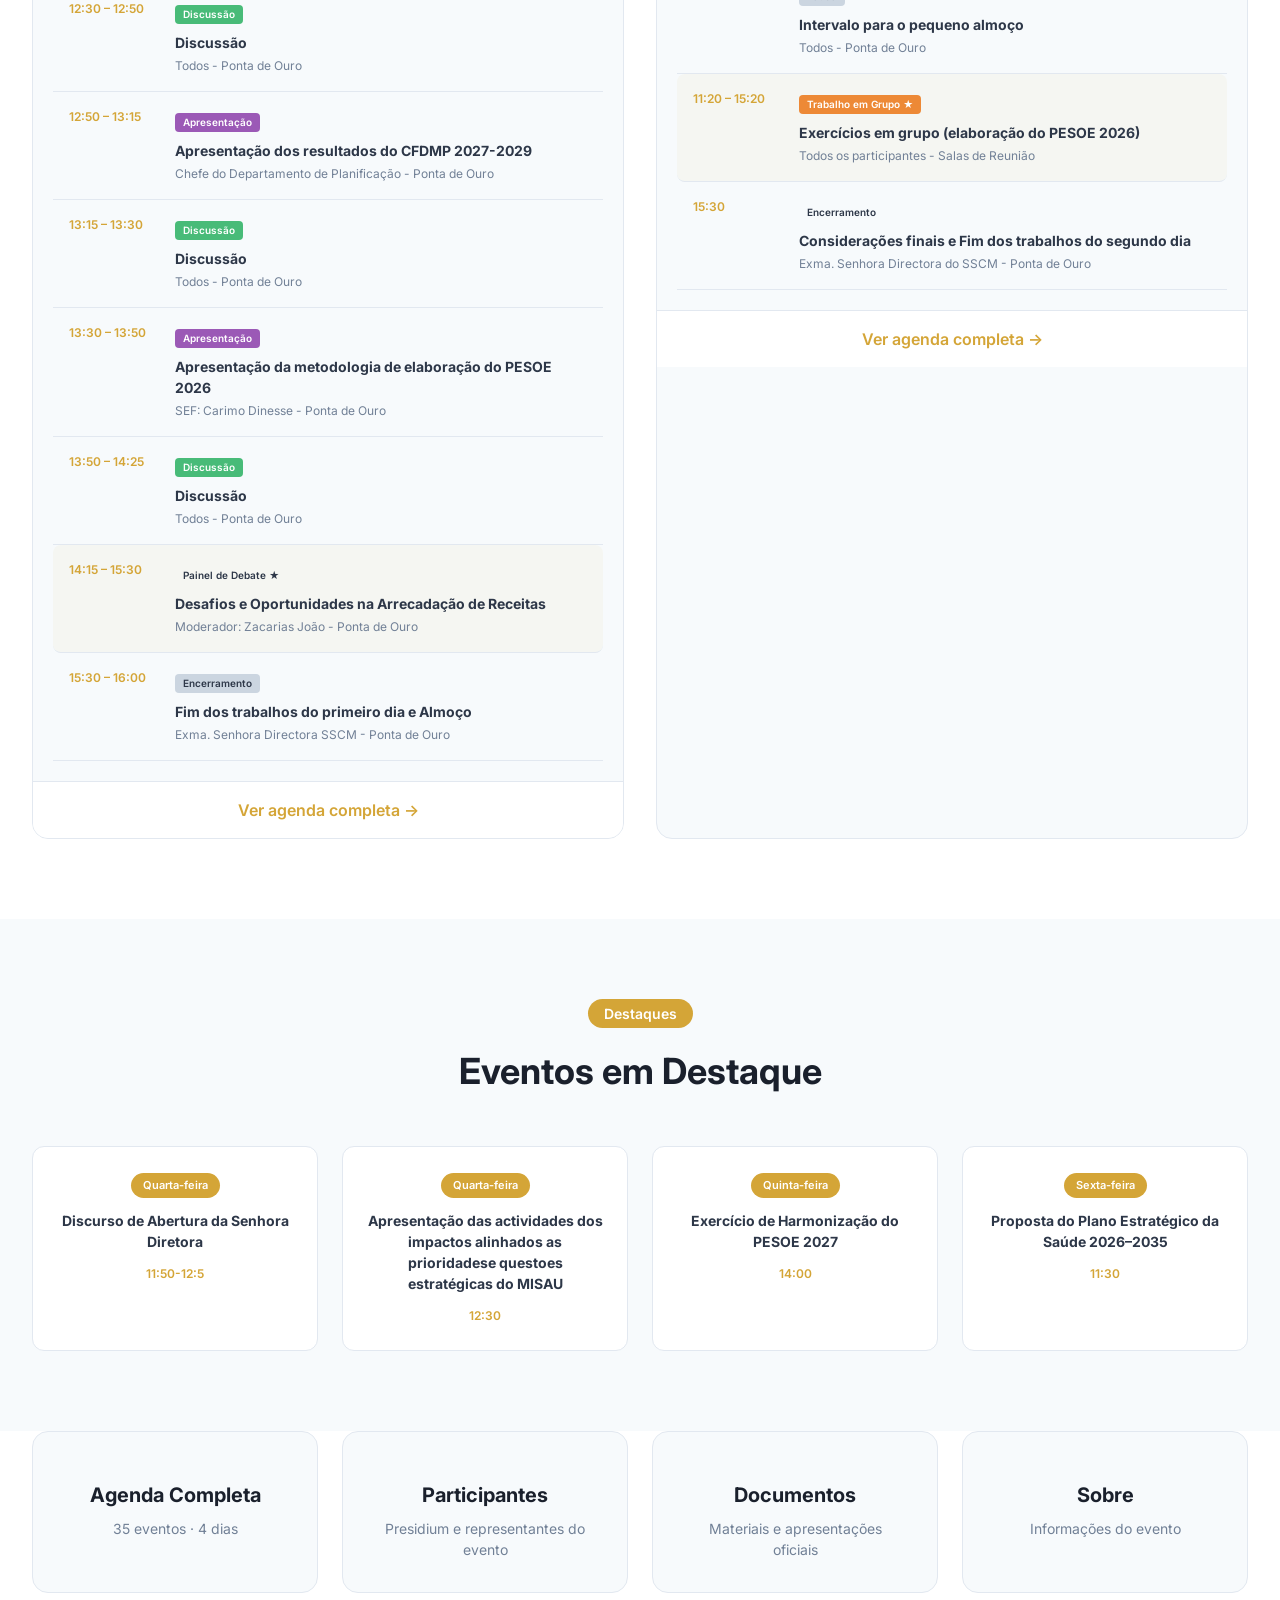
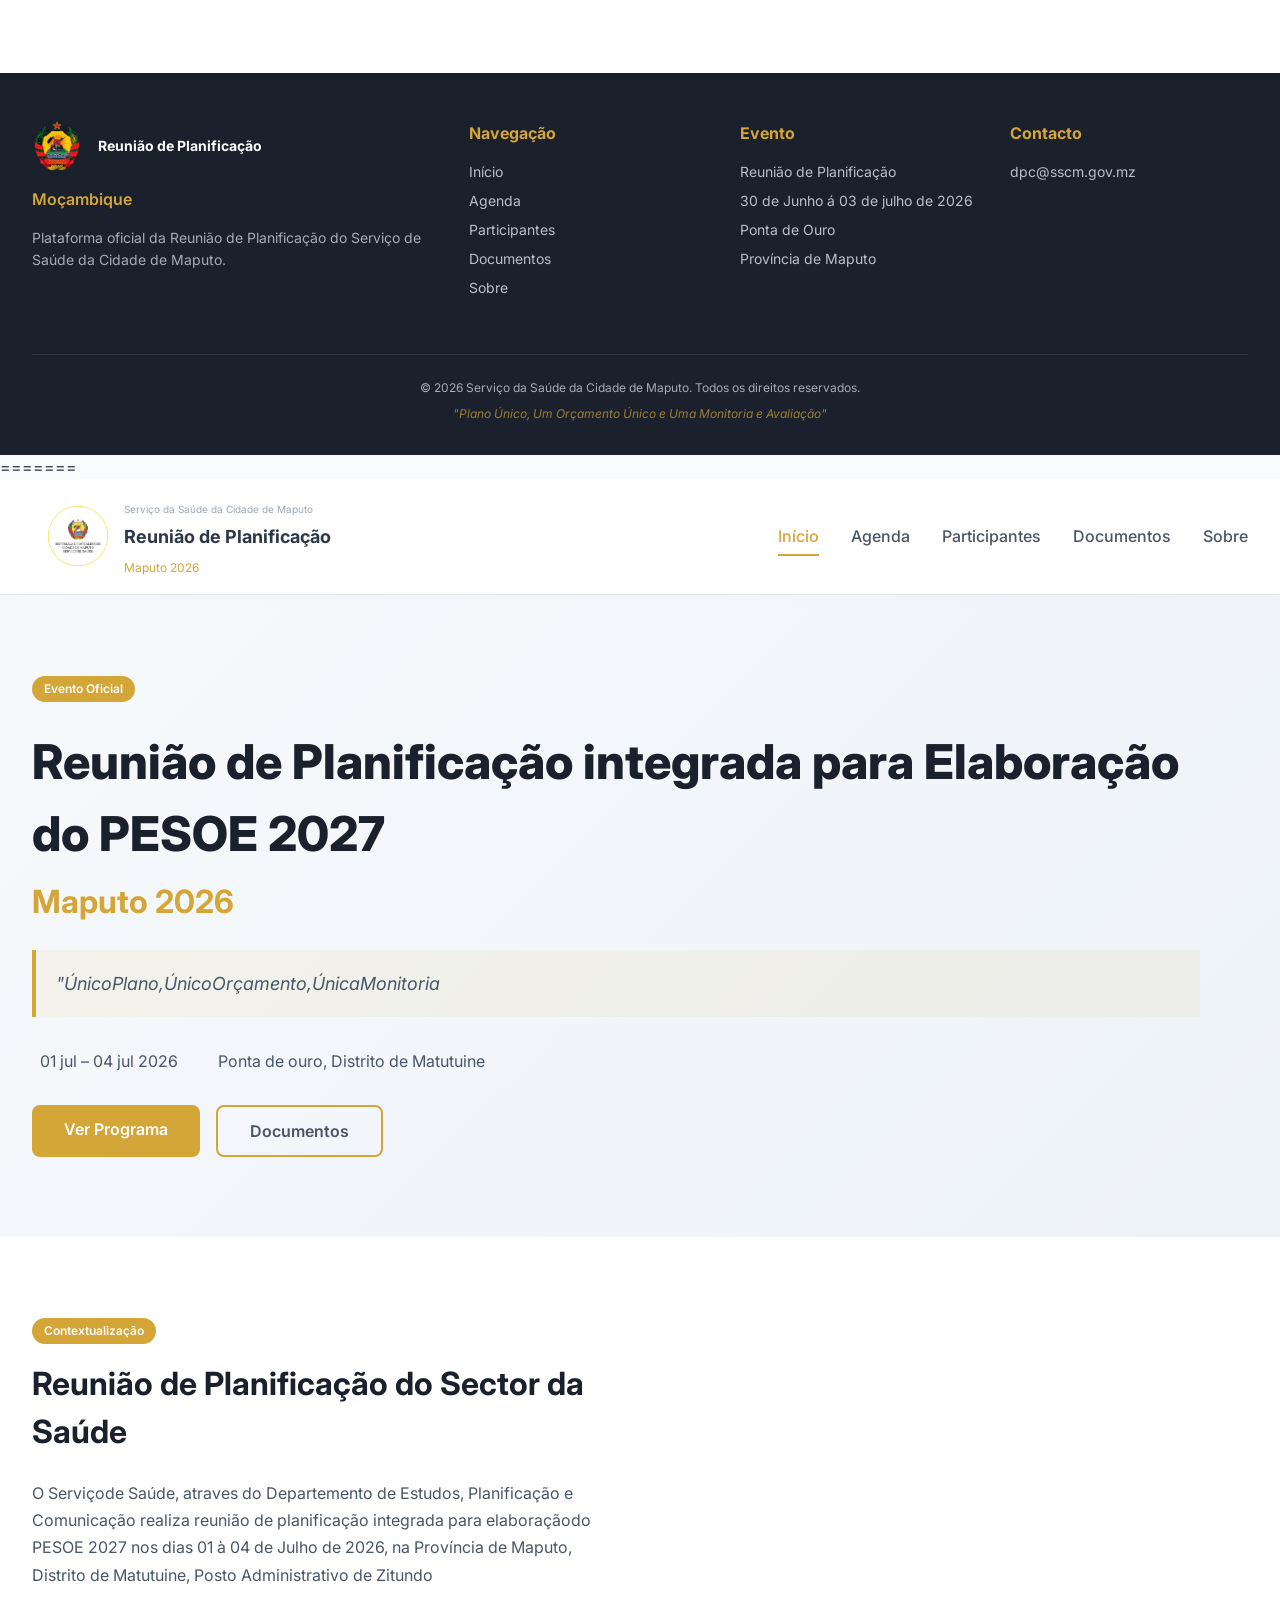
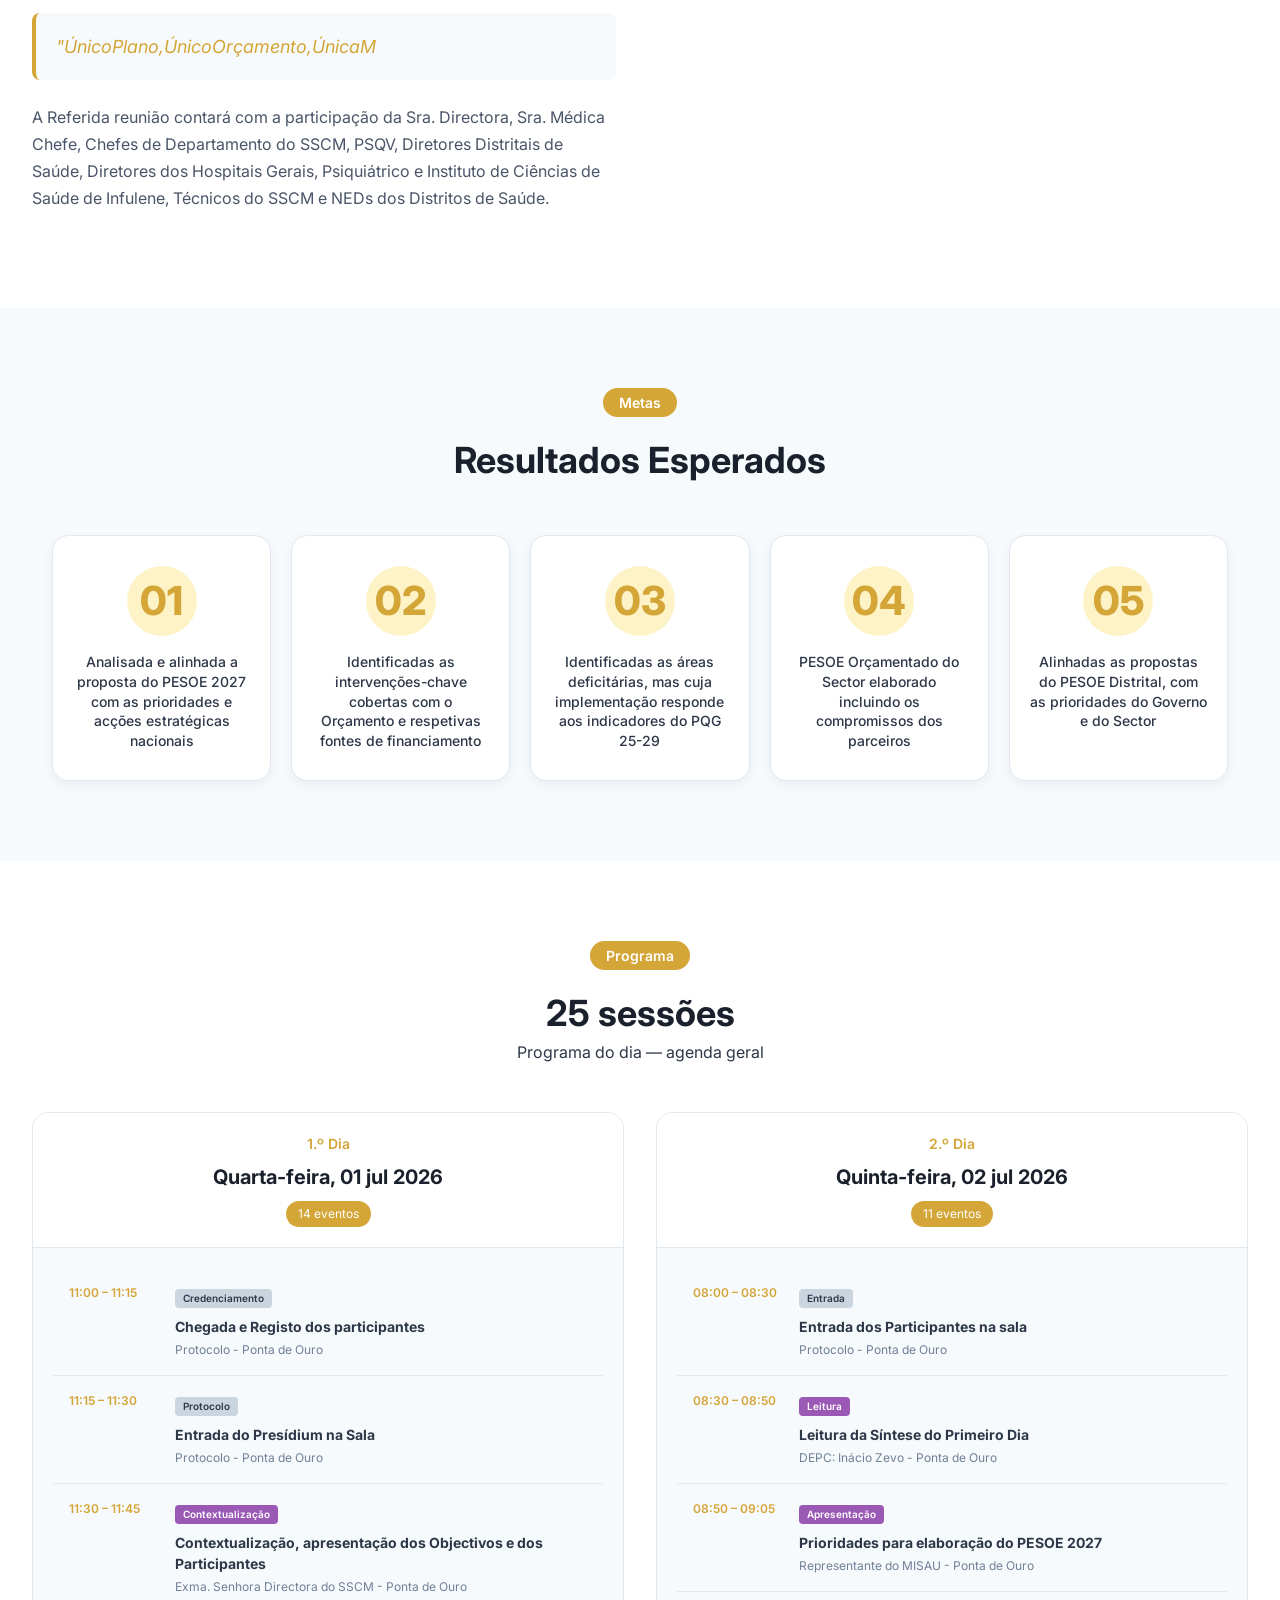
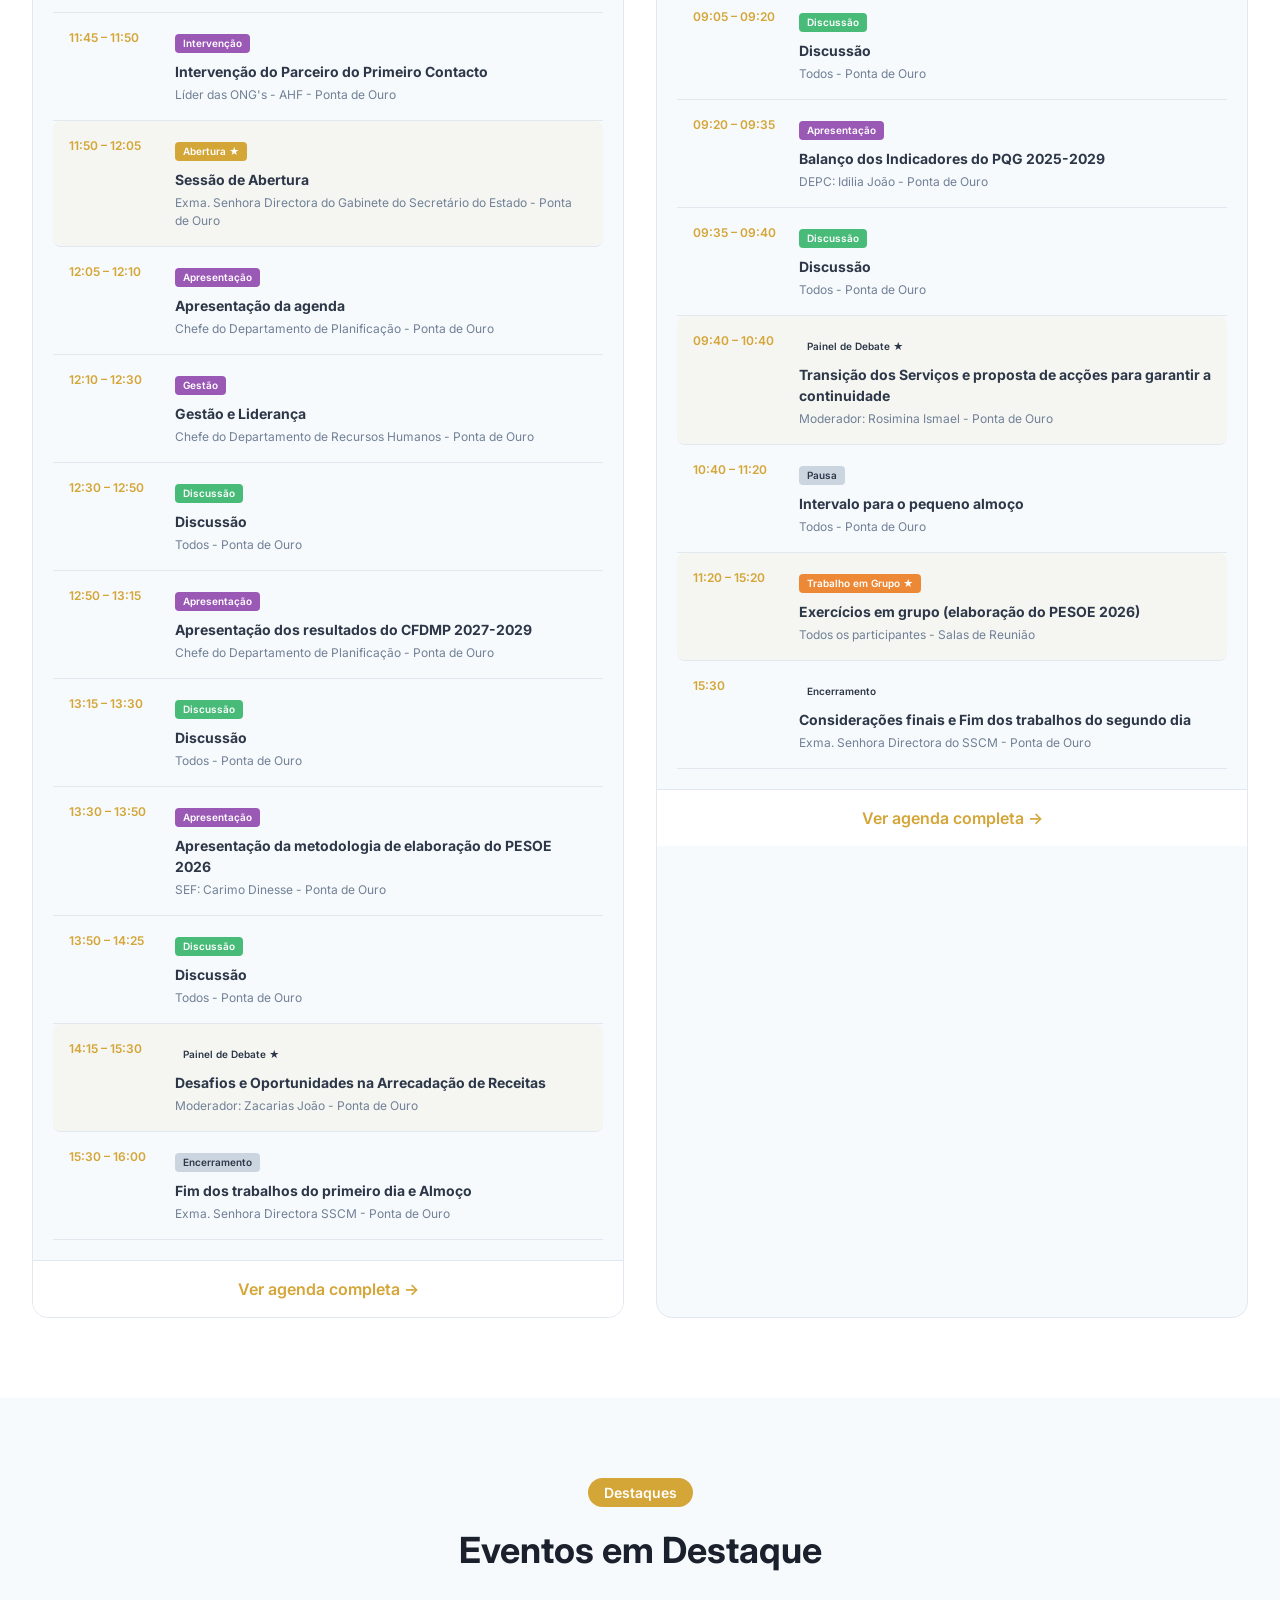
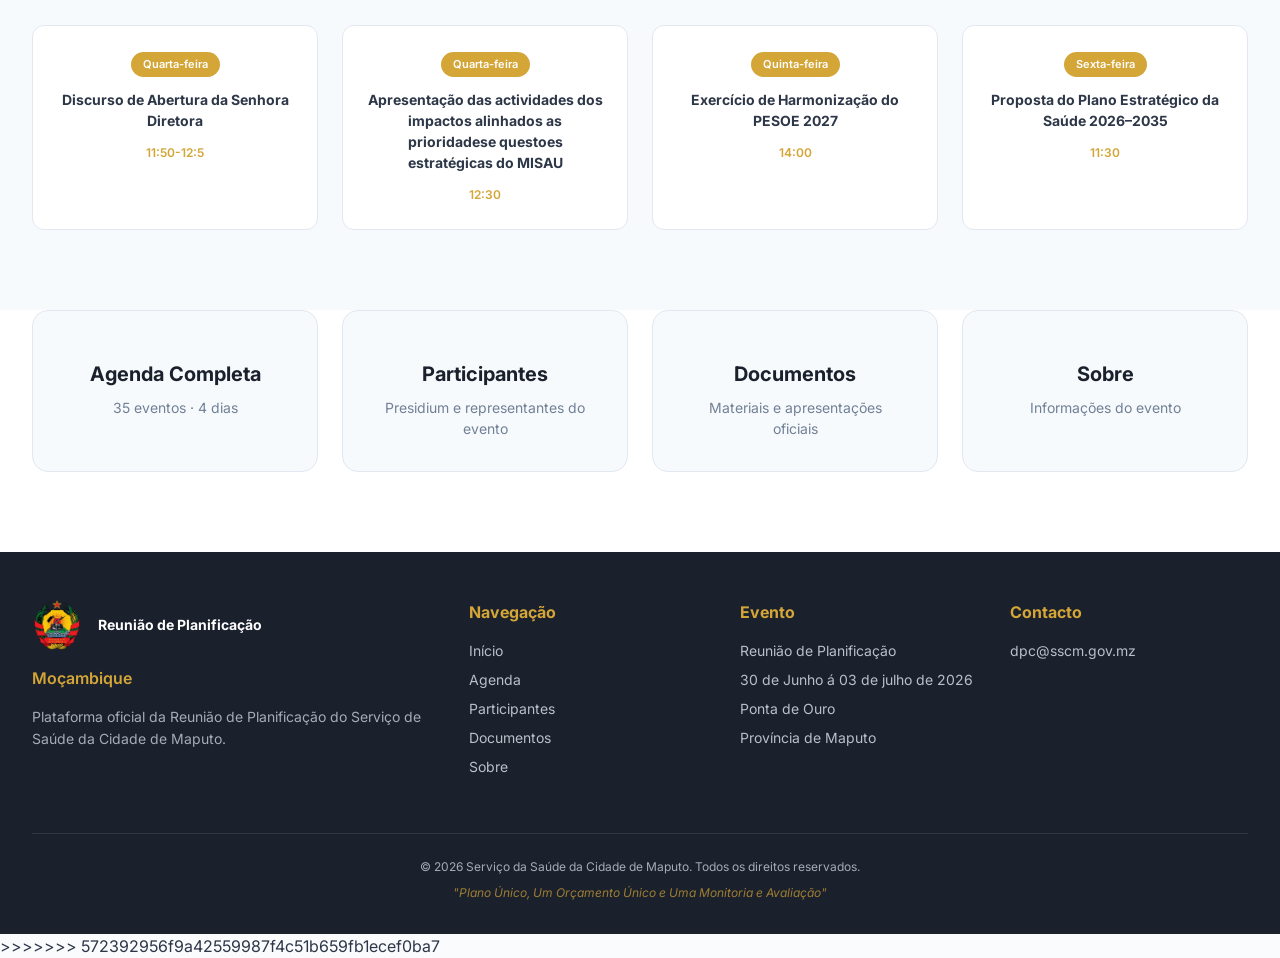
==== commit 5735d4d0: "Atualização do site" ====
--- a/index.html
+++ b/index.html
@@ -1,4 +1,3 @@
-<<<<<<< HEAD
 <!DOCTYPE html>
 <html lang="pt-MZ">
 <head>
